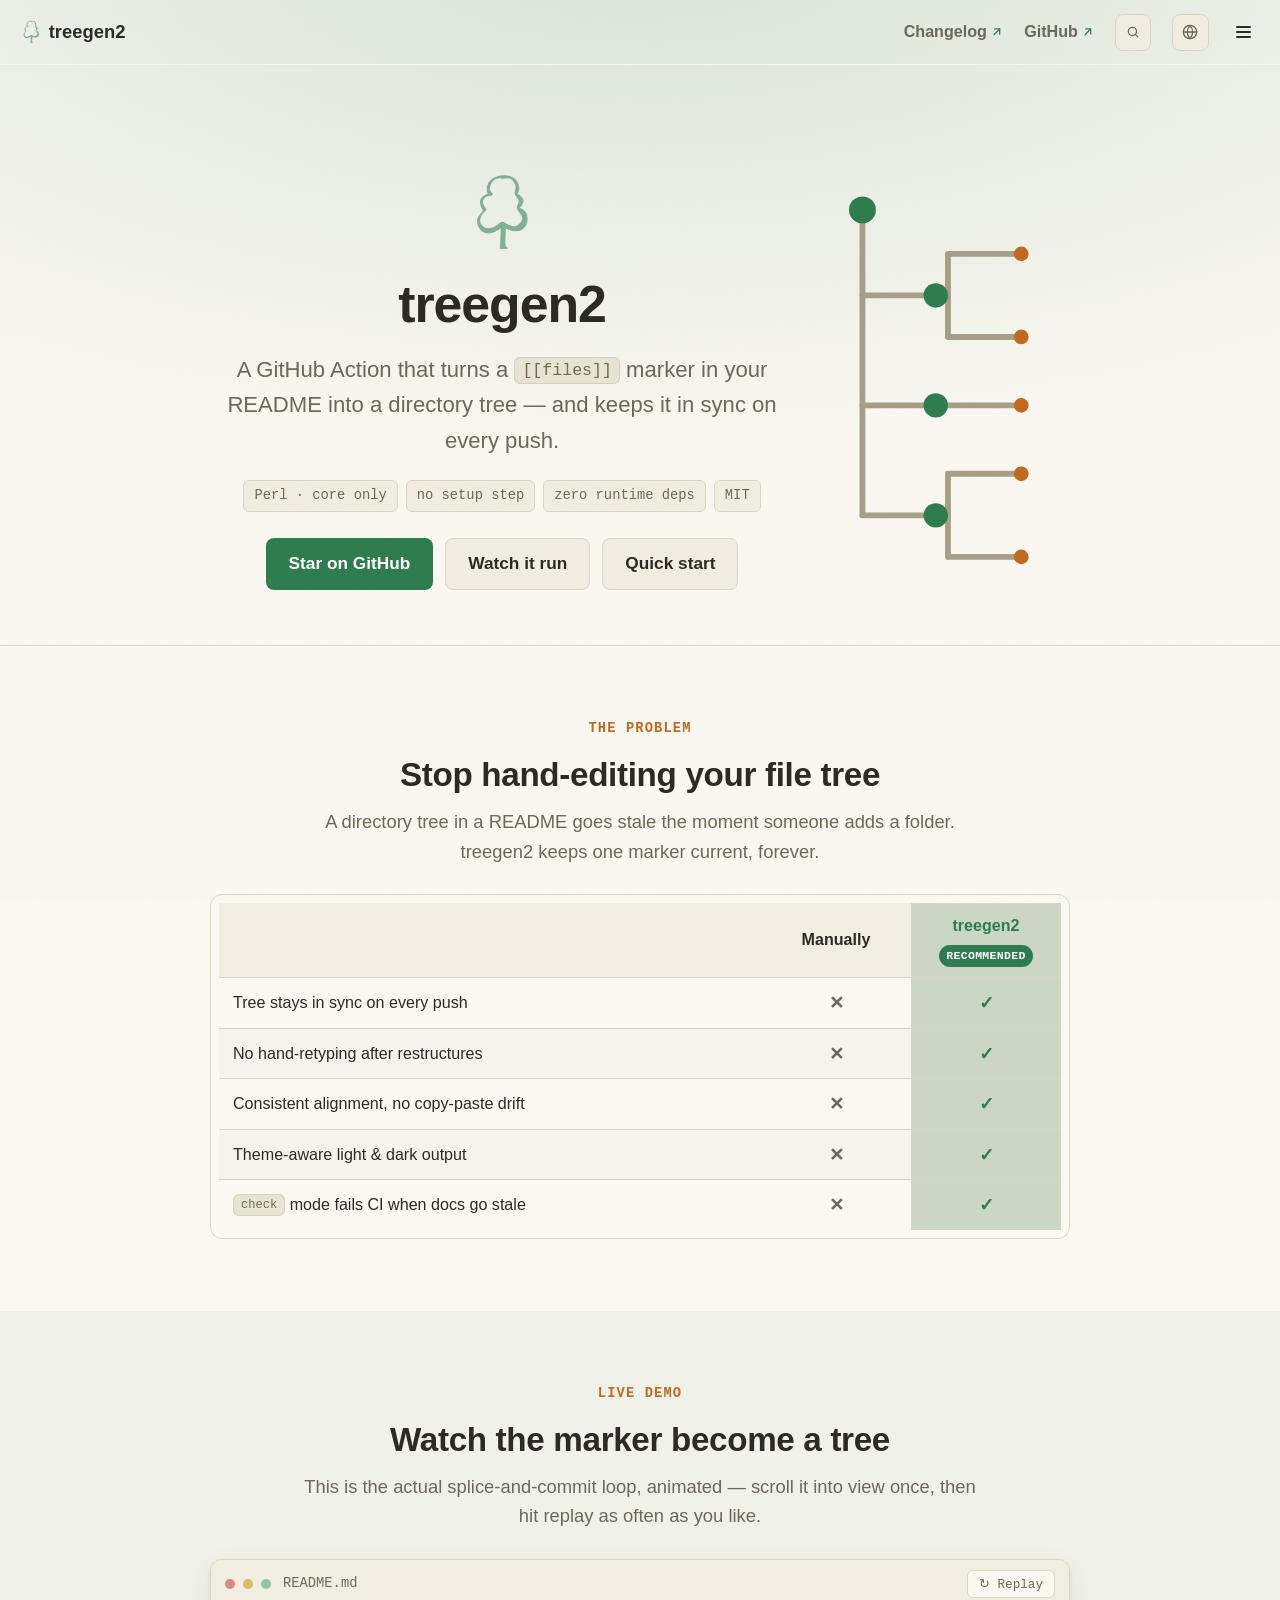
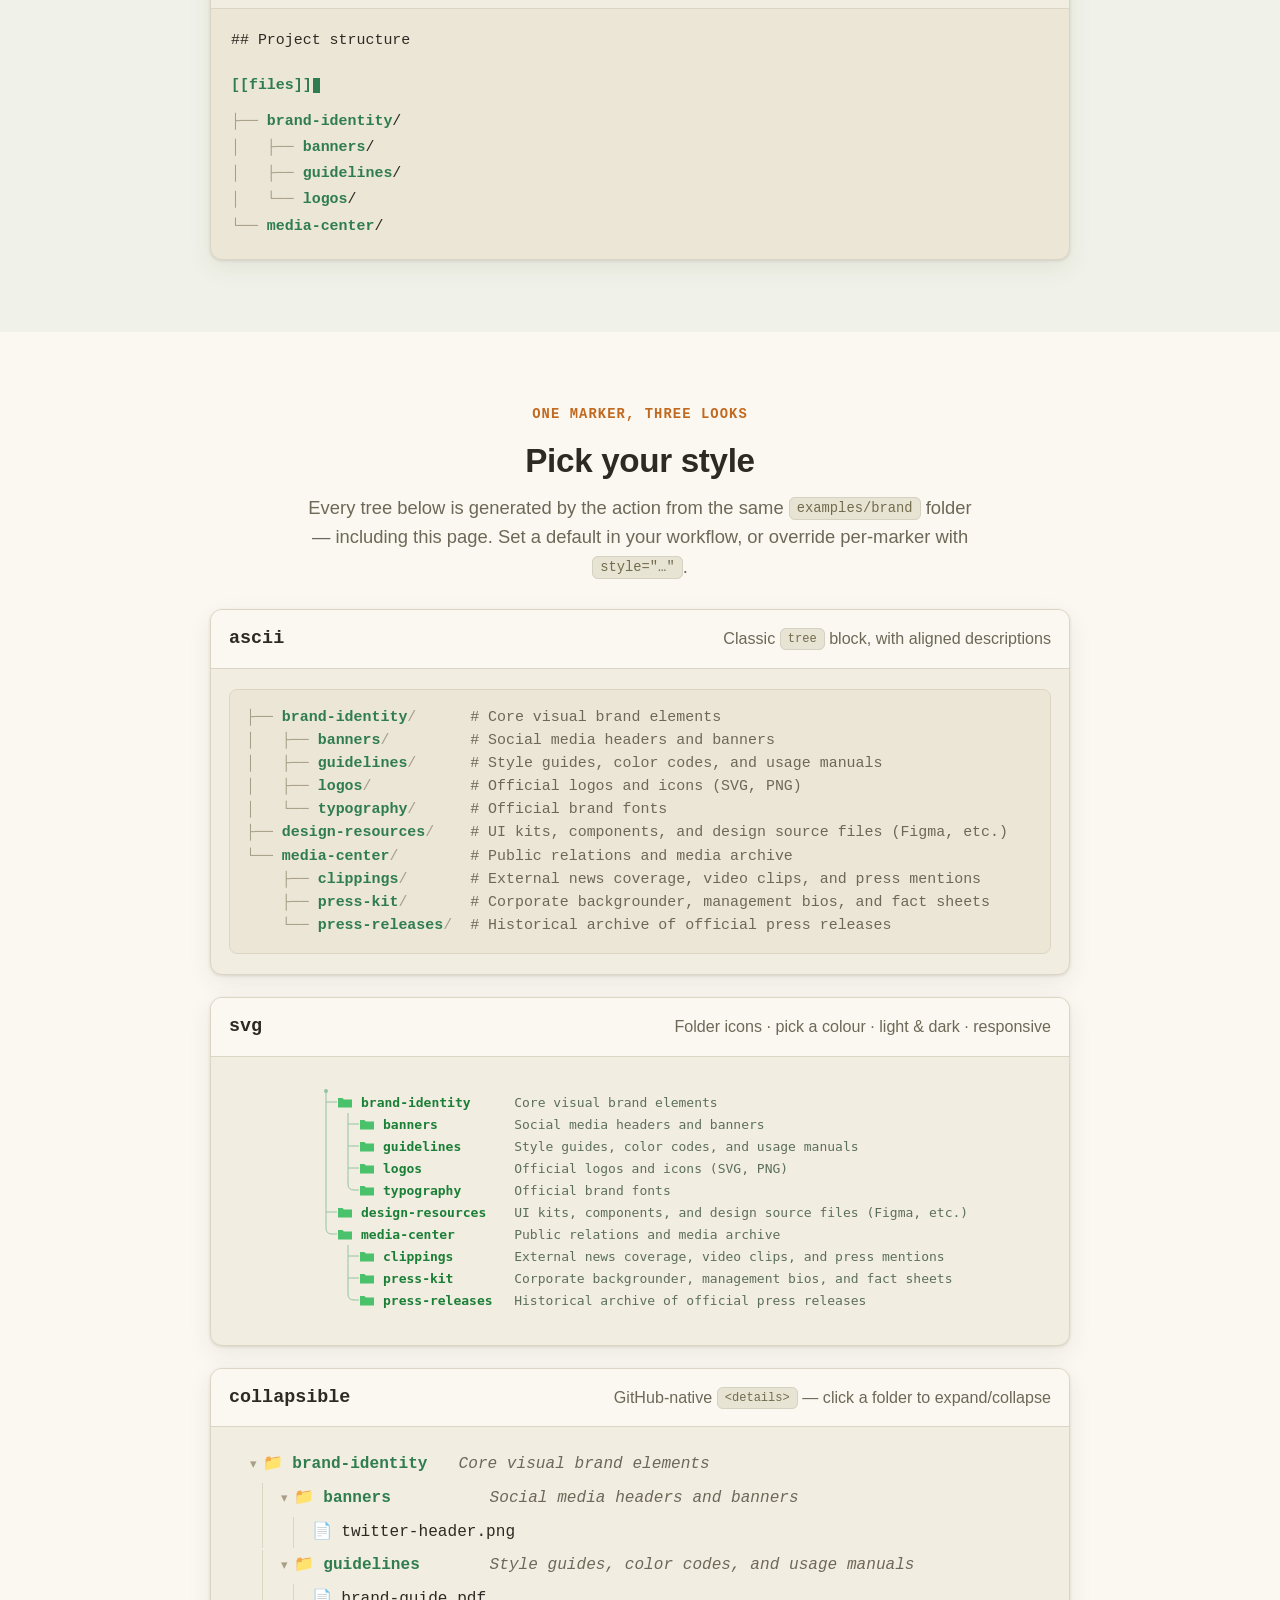
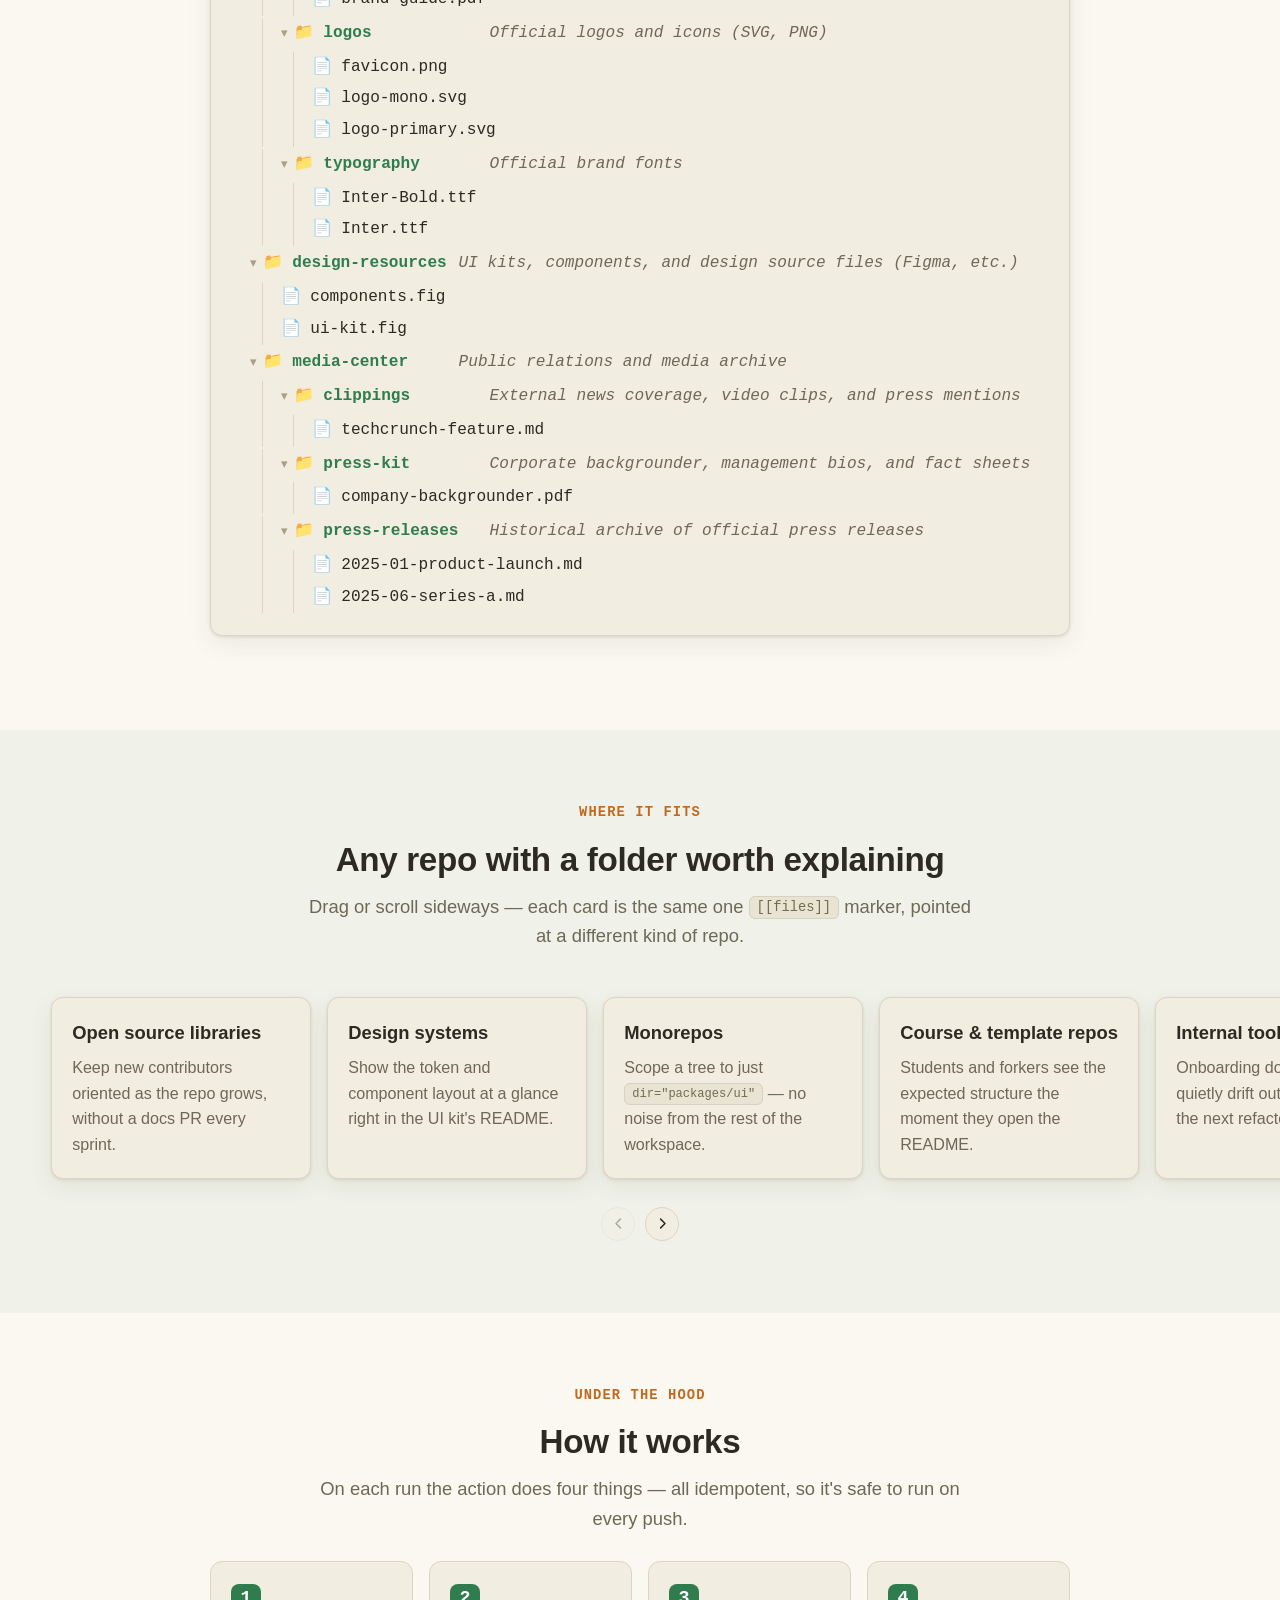
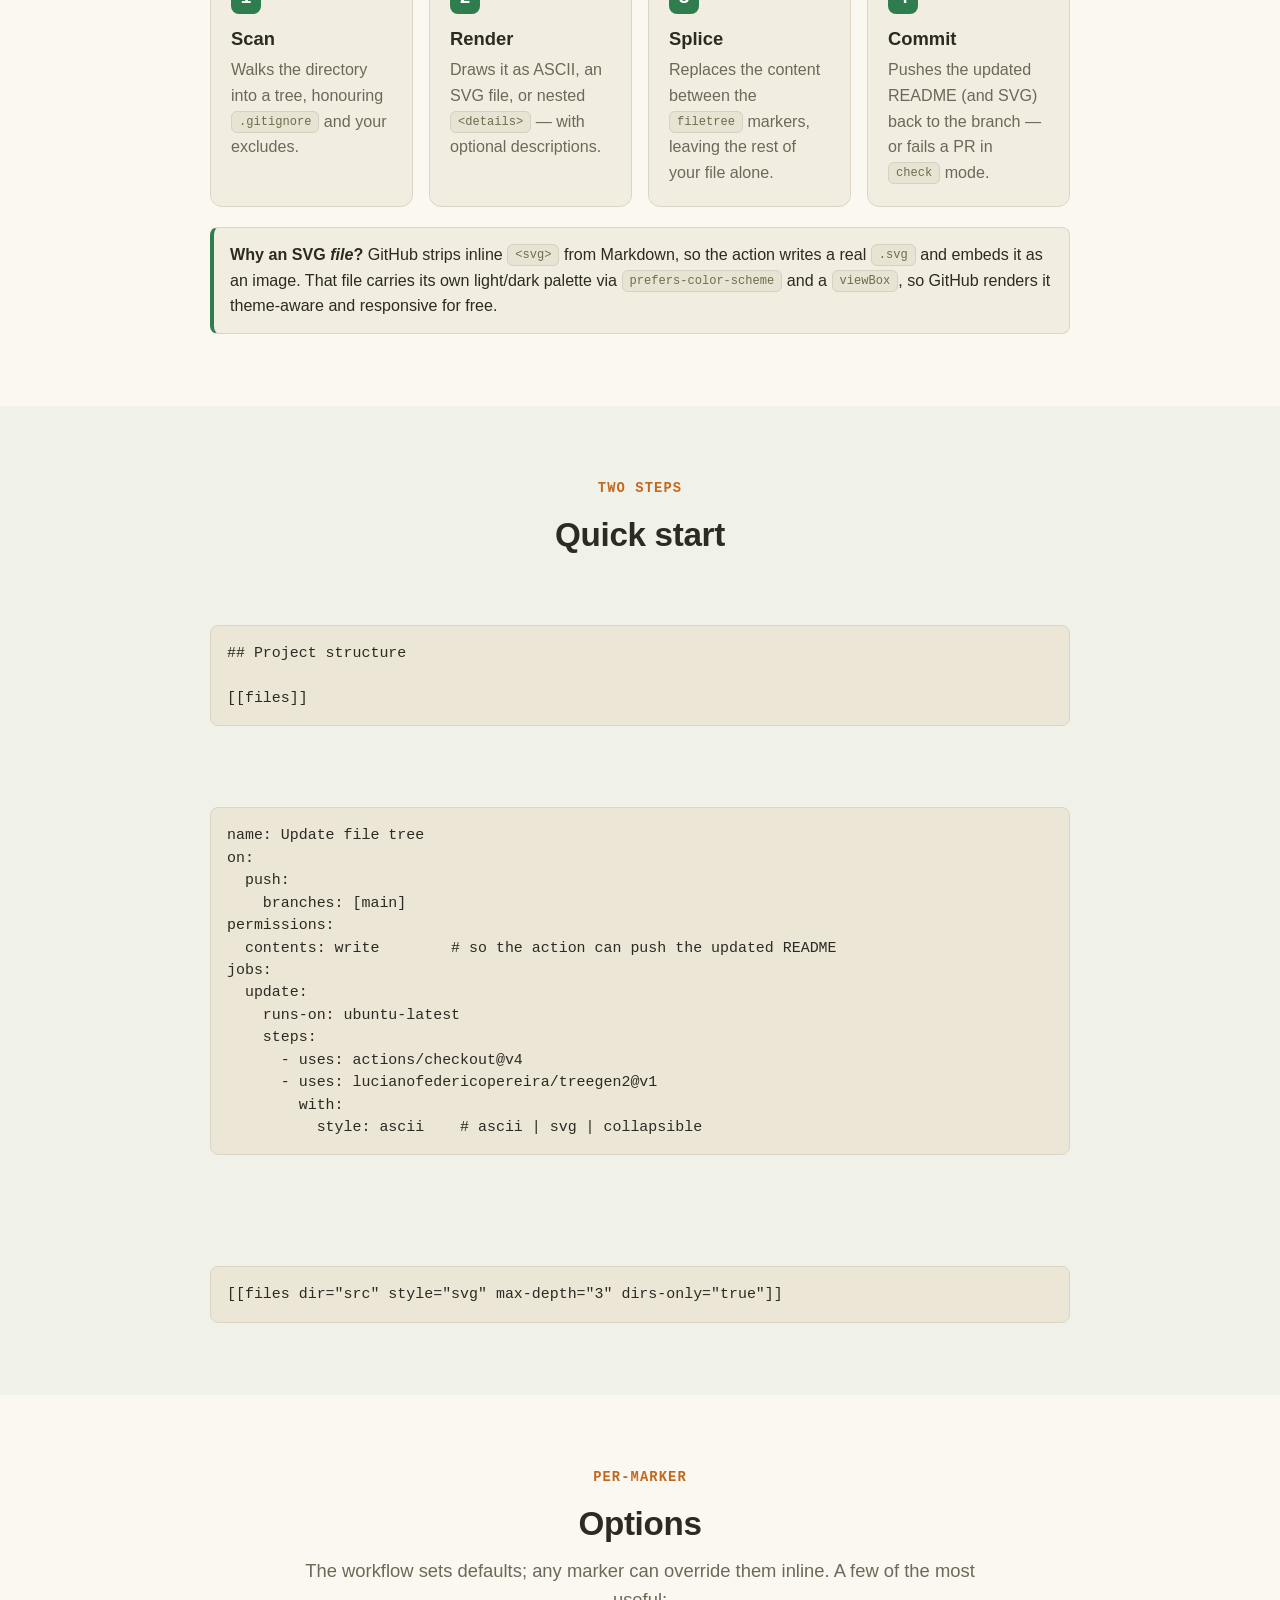
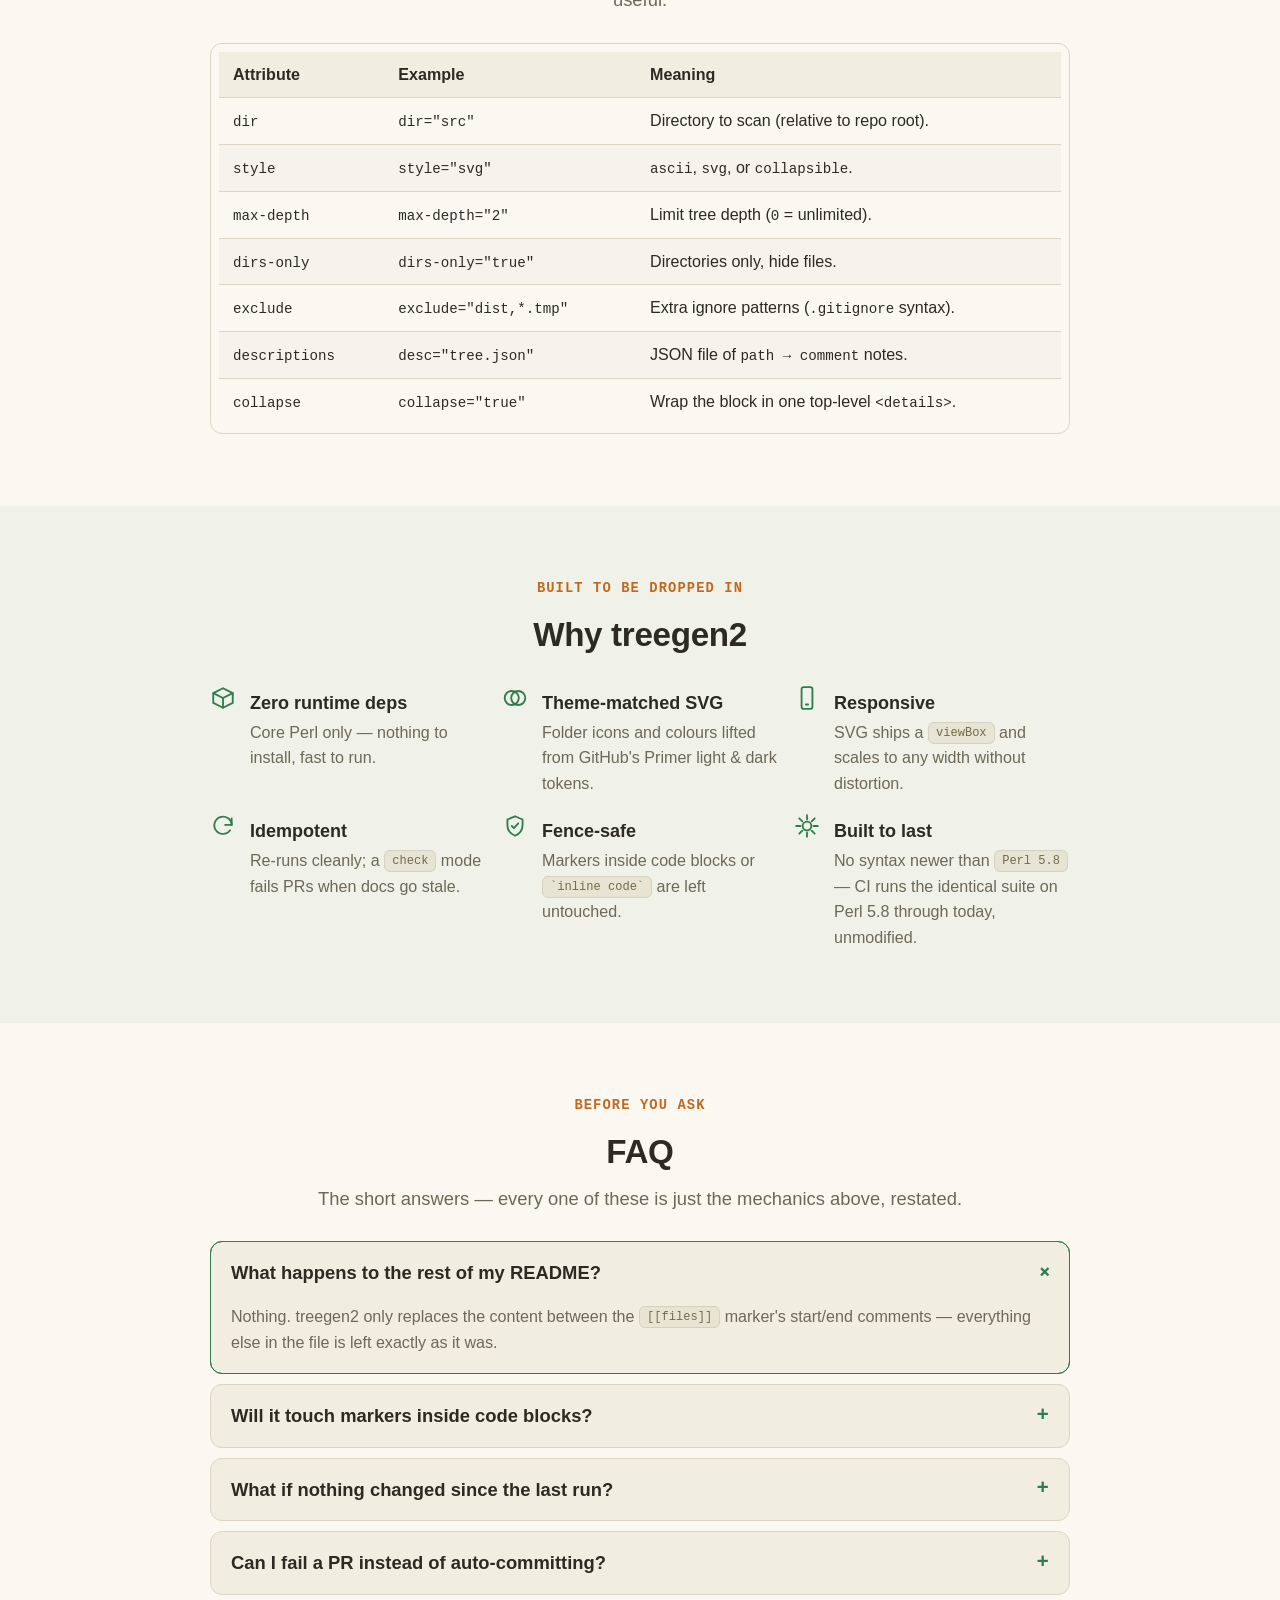
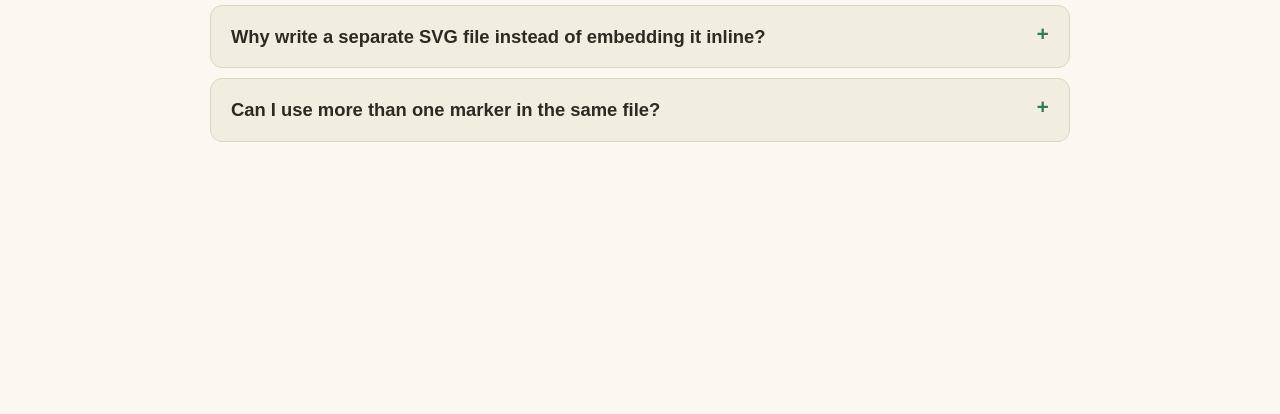
==== index.html @ 18d8287b "v0.1" ====
<!doctype html>
<html lang="en">
<head>
<script>
document.documentElement.classList.add('js');
/* FOUC guard fallback: assets/site.js (loaded at the end of body) reveals
   the page almost immediately once it runs — this inline copy is just a
   safety net so a blocked/failed-to-load external script can't leave the
   whole page permanently hidden. document.body doesn't exist yet at this
   point (still parsing <head>), but by the time this callback actually
   fires later, it will. */
setTimeout(function () { document.body && document.body.classList.add('loaded'); }, 1500);
/* Sets the real <html lang> before <body> ever paints, so a returning
   visitor with a stored non-English locale (assets/locale.js's own
   applyStoredLocale does the same lookup, later) doesn't see a flash of
   English content immediately swapped for their actual language once JS
   runs — the :lang() CSS in locale.css already reacts to this attribute
   the instant it's set, no later JS pass required for the static content.
   Duplicated literal key ('treegen2-locale') rather than shared with
   locale.js's STORAGE_KEY constant — this runs before that file is even
   requested, and the project has no build step to source one from the
   other. Only sets the attribute; the rest of setLocale()'s work
   (persisting again, announcing, engaging Google Translate) still
   happens the normal way once locale.js itself runs. */
try {
  var storedLocale = localStorage.getItem('treegen2-locale');
  if (storedLocale && storedLocale !== 'en') document.documentElement.lang = storedLocale;
} catch (e) {}
</script>
<meta charset="utf-8" />
<meta name="viewport" content="width=device-width, initial-scale=1" />
<meta name="color-scheme" content="light dark" />
<title>treegen2 — File Tree README Action</title>
<meta name="author" content="Luciano Federico Pereira" />
<meta name="description" content="A GitHub Action that turns a [[files]] marker into a directory tree — ASCII, a themeable SVG with folder icons, or a collapsible details tree." />
<meta property="og:type" content="website" />
<meta property="og:title" content="treegen2 — File Tree README Action" />
<meta property="og:description" content="A GitHub Action that turns a [[files]] marker into a directory tree — and keeps it in sync on every push." />
<meta name="twitter:card" content="summary" />
<meta name="theme-color" content="#faf8f1" media="(prefers-color-scheme: light)" />
<meta name="theme-color" content="#14170f" media="(prefers-color-scheme: dark)" />
<link rel="icon" href="data:image/svg+xml,%3Csvg xmlns='http://www.w3.org/2000/svg' viewBox='0 0 100 100'%3E%3Ctext y='.9em' font-size='90'%3E%F0%9F%8C%B3%3C/text%3E%3C/svg%3E" />
<link rel="stylesheet" href="assets/site.css" />
<!-- Alternate palettes (ported from fui) — inert by default. Add
     data-palette="name" to <html> above to pick one; see the file header
     for the full list and how each is derived. -->
<link rel="stylesheet" href="assets/palettes.css" />
<link rel="stylesheet" href="assets/locale.css" />
<!-- Cheap even if translate is never engaged — actual script load is lazy,
     see assets/locale.js. -->
<link rel="preconnect" crossorigin="anonymous" href="https://translate.google.com">
<link rel="preconnect" crossorigin="anonymous" href="https://translate.googleapis.com">
<link rel="dns-prefetch" href="https://translate.google.com">
<link rel="dns-prefetch" href="https://translate.googleapis.com">
</head>
<body>

<!-- Tree glyph, defined once and reused via <use> everywhere below (nav,
     hero, footer). Extracted as a real vector outline (fontTools, from the
     system's monochrome Symbola fallback font, the same one rendering the
     🌳 emoji when no color-emoji font is installed) instead of the emoji
     character itself, so it renders identically on any device regardless
     of what emoji font (or lack of one) that device has. -->
<svg style="position:absolute; width:0; height:0; overflow:hidden" aria-hidden="true">
  <symbol id="icon-tree" viewBox="39 -1409 1165 1662">
    <path transform="scale(1,-1)" d="M1161 438Q1161 328 1093 250Q1022 168 914 168Q834 168 697 228Q685 -99 685 -80Q685 -157 736 -187V-210H568L589 196Q589 205 586 228Q431 124 339 124Q214 124 145 207Q82 284 82 412Q82 461 145.0 533.5Q208 606 208 609Q208 613 183 654Q143 720 143 800Q143 898 312 972Q290 995 290 1072Q290 1202 406 1288Q513 1366 647 1366Q756 1366 840 1321Q935 1269 967 1174Q987 1114 987 1086Q987 1036 949 972Q989 938 1028 904Q1074 859 1074 816Q1074 752 992 672Q1161 610 1161 438ZM1047 448Q1047 493 987.0 566.5Q927 640 927 674Q927 693 949.0 740.0Q971 787 971 805Q971 845 927.5 890.5Q884 936 884 979Q884 1001 894.5 1042.0Q905 1083 905 1105Q905 1159 867.0 1216.5Q829 1274 779 1293Q758 1301 723 1301Q704 1301 669.5 1292.5Q635 1284 617 1284Q606 1284 599 1298Q583 1301 565 1301Q479 1301 417.0 1231.5Q355 1162 355 1075Q355 1057 370.5 1027.0Q386 997 401 987Q421 974 421 969Q421 939 385 926Q357 926 303 917Q263 905 235.5 869.5Q208 834 208 792Q208 746 246.5 691.5Q285 637 285 639Q285 625 241 580Q192 530 185 515Q148 438 148 402Q148 332 200.0 282.5Q252 233 323 233Q407 233 510.5 304.0Q614 375 614 375Q628 375 723.5 326.0Q819 277 878 277Q934 277 990.5 334.5Q1047 392 1047 448Z"/>
  </symbol>
  <!-- Classic "external link" arrow (Feather/Lucide-style) — hand-drawn
       stroke shape, same visual language as .ic-svg's feature icons,
       instead of the Unicode "↗" character whose exact weight/angle/
       proportions vary by whatever font renders it on a given device. -->
  <symbol id="icon-external" viewBox="0 0 24 24">
    <path d="M7 17 17 7" />
    <path d="M8 7h9v9" />
  </symbol>
  <!-- Magnifying glass for the search/jump-to trigger — same hand-drawn
       stroke language (round caps, two simple paths) as icon-external. -->
  <symbol id="icon-search" viewBox="0 0 24 24">
    <circle cx="11" cy="11" r="7" />
    <path d="M20 20 16 16" />
  </symbol>
  <!-- Chevron for the back-to-top button — same construction as the
       carousel's left/right arrows (.carousel-btn svg), just pointing up. -->
  <symbol id="icon-chevron-up" viewBox="0 0 24 24">
    <path d="M5 15 12 8 19 15" />
  </symbol>
  <symbol id="flag-bg" viewBox="0 0 640 480">
<path fill="#fff" d="M0 0h640v160H0z"/>
  <path fill="#00966e" d="M0 160h640v160H0z"/>
  <path fill="#d62612" d="M0 320h640v160H0z"/>
  </symbol>
  <symbol id="flag-cn" viewBox="0 0 640 480">
<defs>
    <path id="cn-a" fill="#ff0" d="M-.6.8 0-1 .6.8-1-.3h2z"/>
  </defs>
  <path fill="#ee1c25" d="M0 0h640v480H0z"/>
  <use href="#cn-a" width="30" height="20" transform="matrix(71.9991 0 0 72 120 120)"/>
  <use href="#cn-a" width="30" height="20" transform="rotate(239.07 133.748 -44.074)scale(23.99992 23.99978)"/>
  <use href="#cn-a" width="30" height="20" transform="rotate(-98.11 185.558 -77.035)scale(24 23.9997)"/>
  <use href="#cn-a" width="30" height="20" transform="matrix(6.5991 -23.0749 23.0746 6.59919 288 168)"/>
  <use href="#cn-a" width="30" height="20" transform="matrix(14.9991 -18.73557 18.73533 14.99929 240 216)"/>
  </symbol>
  <symbol id="flag-cz" viewBox="0 0 640 480">
<path fill="#fff" d="M0 0h640v240H0z"/>
  <path fill="#d7141a" d="M0 240h640v240H0z"/>
  <path fill="#11457e" d="M360 240 0 0v480z"/>
  </symbol>
  <symbol id="flag-de" viewBox="0 0 640 480">
<path fill="#fc0" d="M0 320h640v160H0z"/>
  <path fill="#000001" d="M0 0h640v160H0z"/>
  <path fill="red" d="M0 160h640v160H0z"/>
  </symbol>
  <symbol id="flag-dk" viewBox="0 0 640 480">
<path fill="#c8102e" d="M0 0h640.1v480H0z"/>
  <path fill="#fff" d="M205.7 0h68.6v480h-68.6z"/>
  <path fill="#fff" d="M0 205.7h640.1v68.6H0z"/>
  </symbol>
  <symbol id="flag-ee" viewBox="0 0 640 480">
<path fill="#1791ff" d="M0 0h640v160H0z"/>
  <path fill="#000001" d="M0 160h640v160H0z"/>
  <path fill="#fff" d="M0 320h640v160H0z"/>
  </symbol>
  <symbol id="flag-es" viewBox="0 0 640 480">
<path fill="#aa151b" d="M0 0h640v480H0z"/>
  <path fill="#f1bf00" d="M0 120h640v240H0z"/>
  </symbol>
  <symbol id="flag-fi" viewBox="0 0 640 480">
<path fill="#fff" d="M0 0h640v480H0z"/>
  <path fill="#002f6c" d="M0 174.5h640v131H0z"/>
  <path fill="#002f6c" d="M175.5 0h130.9v480h-131z"/>
  </symbol>
  <symbol id="flag-fr" viewBox="0 0 640 480">
<path fill="#fff" d="M0 0h640v480H0z"/>
  <path fill="#000091" d="M0 0h213.3v480H0z"/>
  <path fill="#e1000f" d="M426.7 0H640v480H426.7z"/>
  </symbol>
  <symbol id="flag-gr" viewBox="0 0 640 480">
<path fill="#0d5eaf" fill-rule="evenodd" d="M0 0h640v53.3H0z"/>
  <path fill="#fff" fill-rule="evenodd" d="M0 53.3h640v53.4H0z"/>
  <path fill="#0d5eaf" fill-rule="evenodd" d="M0 106.7h640V160H0z"/>
  <path fill="#fff" fill-rule="evenodd" d="M0 160h640v53.3H0z"/>
  <path fill="#0d5eaf" d="M0 0h266.7v266.7H0z"/>
  <path fill="#0d5eaf" fill-rule="evenodd" d="M0 213.3h640v53.4H0z"/>
  <path fill="#fff" fill-rule="evenodd" d="M0 266.7h640V320H0z"/>
  <path fill="#0d5eaf" fill-rule="evenodd" d="M0 320h640v53.3H0z"/>
  <path fill="#fff" fill-rule="evenodd" d="M0 373.3h640v53.4H0z"/>
  <g fill="#fff" fill-rule="evenodd" stroke-width="1.3">
    <path d="M106.7 0H160v266.7h-53.3z"/>
    <path d="M0 106.7h266.7V160H0z"/>
  </g>
  <path fill="#0d5eaf" d="M0 426.7h640V480H0z"/>
  </symbol>
  <symbol id="flag-hr" viewBox="0 0 640 480">
<path fill="#171796" d="M0 0h640v480H0z"/>
  <path fill="#fff" d="M0 0h640v320H0z"/>
  <path fill="red" d="M0 0h640v160H0z"/>
  </symbol>
  <symbol id="flag-hu" viewBox="0 0 640 480">
<g fill-rule="evenodd">
    <path fill="#fff" d="M640 480H0V0h640z"/>
    <path fill="#388d00" d="M640 480H0V320h640z"/>
    <path fill="#d43516" d="M640 160.1H0V.1h640z"/>
  </g>
  </symbol>
  <symbol id="flag-ie" viewBox="0 0 640 480">
<g fill-rule="evenodd" stroke-width="1pt">
    <path fill="#fff" d="M0 0h640v480H0z"/>
    <path fill="#009a49" d="M0 0h213.3v480H0z"/>
    <path fill="#ff7900" d="M426.7 0H640v480H426.7z"/>
  </g>
  </symbol>
  <symbol id="flag-it" viewBox="0 0 640 480">
<g fill-rule="evenodd" stroke-width="1pt">
    <path fill="#fff" d="M0 0h640v480H0z"/>
    <path fill="#009246" d="M0 0h213.3v480H0z"/>
    <path fill="#ce2b37" d="M426.7 0H640v480H426.7z"/>
  </g>
  </symbol>
  <symbol id="flag-lt" viewBox="0 0 640 480">
<g fill-rule="evenodd" stroke-width="1pt" transform="scale(.64143 .96773)">
    <rect width="1063" height="708.7" fill="#006a44" rx="0" ry="0" transform="scale(.93865 .69686)"/>
    <rect width="1063" height="236.2" y="475.6" fill="#c1272d" rx="0" ry="0" transform="scale(.93865 .69686)"/>
    <path fill="#fdb913" d="M0 0h997.8v164.6H0z"/>
  </g>
  </symbol>
  <symbol id="flag-lv" viewBox="0 0 640 480">
<g fill-rule="evenodd">
    <path fill="#fff" d="M0 0h640v480H0z"/>
    <path fill="#981e32" d="M0 0h640v192H0zm0 288h640v192H0z"/>
  </g>
  </symbol>
  <symbol id="flag-mt" viewBox="0 0 640 480">
<path fill="#fff" d="M0 0h320v480H0z"/>
  <path fill="#cf142b" d="M320 0h320v480H320z"/>
  </symbol>
  <symbol id="flag-nl" viewBox="0 0 640 480">
<path fill="#ae1c28" d="M0 0h640v160H0z"/>
  <path fill="#fff" d="M0 160h640v160H0z"/>
  <path fill="#21468b" d="M0 320h640v160H0z"/>
  </symbol>
  <symbol id="flag-pl" viewBox="0 0 640 480">
<g fill-rule="evenodd">
    <path fill="#fff" d="M640 480H0V0h640z"/>
    <path fill="#dc143c" d="M640 480H0V240h640z"/>
  </g>
  </symbol>
  <symbol id="flag-pt" viewBox="0 0 640 480">
<path fill="red" d="M256 0h384v480H256z"/>
  <path fill="#060" d="M0 0h256v480H0z"/>
  </symbol>
  <symbol id="flag-ro" viewBox="0 0 640 480">
<g fill-rule="evenodd" stroke-width="1pt">
    <path fill="#00319c" d="M0 0h213.3v480H0z"/>
    <path fill="#ffde00" d="M213.3 0h213.4v480H213.3z"/>
    <path fill="#de2110" d="M426.7 0H640v480H426.7z"/>
  </g>
  </symbol>
  <symbol id="flag-se" viewBox="0 0 640 480">
<path fill="#005293" d="M0 0h640v480H0z"/>
  <path fill="#fecb00" d="M176 0v192H0v96h176v192h96V288h368v-96H272V0z"/>
  </symbol>
  <symbol id="flag-si" viewBox="0 0 640 480">
<defs>
    <clipPath id="si-a">
      <path fill-opacity=".7" d="M-15 0h682.6v512H-15.1z"/>
    </clipPath>
  </defs>
  <g fill-rule="evenodd" stroke-width="1pt" clip-path="url(#si-a)" transform="translate(14.1)scale(.9375)">
    <path fill="#fff" d="M-62 0H962v512H-62z"/>
    <path fill="#d50000" d="M-62 341.3H962V512H-62z"/>
    <path fill="#0000bf" d="M-62 170.7H962v170.6H-62z"/>
    <path fill="#d50000" d="M228.4 93c-4 61.6-6.4 95.4-15.7 111-10.2 16.8-20 29.1-59.7 44-39.6-14.9-49.4-27.2-59.6-44-9.4-15.6-11.7-49.4-15.7-111l5.8-2c11.8-3.6 20.6-6.5 27.1-7.8 9.3-2 17.3-4.2 42.3-4.7 25 .4 33 2.8 42.3 4.8q9.7 2.1 27.3 7.7z"/>
    <path fill="#0000bf" d="M222.6 91c-3.8 61.5-7 89.7-12 103.2-9.6 23.2-24.8 35.9-57.6 48-32.8-12.1-48-24.8-57.7-48-5-13.6-8-41.7-11.8-103.3q17.4-5.6 27.1-7.7c9.3-2 17.3-4.3 42.3-4.7 25 .4 33 2.7 42.3 4.7a284 284 0 0 1 27.4 7.7z"/>
    <path fill="#ffdf00" d="m153 109.8 1.5 3.7 7 1-4.5 2.7 4.3 2.9-6.3 1-2 3.4-2-3.5-6-.8 4-3-4.2-2.7 6.7-1z"/>
    <path fill="#fff" d="m208.3 179.6-3.9-3-2.7-4.6-5.4-4.7-2.9-4.7-5.4-4.9-2.6-4.7-3-2.3-1.8-1.9-5 4.3-2.6 4.7-3.3 3-3.7-2.9-2.7-4.8-10.3-18.3-10.3 18.3-2.7 4.8-3.7 2.9-3.3-3-2.7-4.7-4.9-4.3-1.9 1.8-2.9 2.4-2.6 4.7-5.4 4.9-2.9 4.7-5.4 4.7-2.7 4.6-3.9 3a66 66 0 0 0 18.6 36.3 107 107 0 0 0 36.6 20.5 104 104 0 0 0 36.8-20.5c5.8-6 16.6-19.3 18.6-36.3"/>
    <path fill="#ffdf00" d="m169.4 83.9 1.6 3.7 7 1-4.6 2.7 4.4 2.9-6.3 1-2 3.4-2-3.5-6-.8 4-3-4.2-2.7 6.6-1zm-33 0 1.6 3.7 7 .9-4.5 2.7 4.3 2.9-6.3 1-2 3.4-2-3.4-6-.9 4-3-4.2-2.7 6.7-1z"/>
    <path fill="#0000bf" d="M199.7 203h-7.4l-7-.5-8.3-4h-9.4l-8.1 4-6.5.6-6.4-.6-8.1-4H129l-8.4 4-6.9.6-7.6-.1-3.6-6.2.1-.2 11.2 1.9 6.9-.5 8.3-4.1h9.4l8.2 4 6.4.6 6.5-.6 8.1-4h9.4l8.4 4 6.9.6 10.8-2 .2.4zm-86.4 9.5 7.4-.5 8.3-4h9.4l8.2 4 6.4.5 6.4-.5 8.2-4h9.4l8.3 4 7.5.5 4.8-6h-.1l-5.2 1.4-6.9-.5-8.3-4h-9.4l-8.2 4-6.4.6-6.5-.6-8.1-4H129l-8.4 4-6.9.6-5-1.3v.2l4.5 5.6z"/>
  </g>
  </symbol>
  <symbol id="flag-sk" viewBox="0 0 640 480">
<path fill="#ee1c25" d="M0 0h640v480H0z"/>
  <path fill="#0b4ea2" d="M0 0h640v320H0z"/>
  <path fill="#fff" d="M0 0h640v160H0z"/>
  <path fill="#fff" d="M233 370.8c-43-20.7-104.6-61.9-104.6-143.2 0-81.4 4-118.4 4-118.4h201.3s3.9 37 3.9 118.4S276 350 233 370.8"/>
  <path fill="#ee1c25" d="M233 360c-39.5-19-96-56.8-96-131.4s3.6-108.6 3.6-108.6h184.8s3.5 34 3.5 108.6C329 303.3 272.5 341 233 360"/>
  <path fill="#fff" d="M241.4 209c10.7.2 31.6.6 50.1-5.6 0 0-.4 6.7-.4 14.4s.5 14.4.5 14.4c-17-5.7-38.1-5.8-50.2-5.7v41.2h-16.8v-41.2c-12-.1-33.1 0-50.1 5.7 0 0 .5-6.7.5-14.4s-.5-14.4-.5-14.4c18.5 6.2 39.4 5.8 50 5.6v-25.9c-9.7 0-23.7.4-39.6 5.7 0 0 .5-6.6.5-14.4 0-7.7-.5-14.4-.5-14.4 15.9 5.3 29.9 5.8 39.6 5.7-.5-16.4-5.3-37-5.3-37s9.9.7 13.8.7 13.8-.7 13.8-.7-4.8 20.6-5.3 37c9.7.1 23.7-.4 39.6-5.7 0 0-.5 6.7-.5 14.4s.5 14.4.5 14.4a119 119 0 0 0-39.7-5.7v26z"/>
  <path fill="#0b4ea2" d="M233 263.3c-19.9 0-30.5 27.5-30.5 27.5s-6-13-22.2-13c-11 0-19 9.7-24.2 18.8 20 31.7 51.9 51.3 76.9 63.4 25-12 57-31.7 76.9-63.4-5.2-9-13.2-18.8-24.2-18.8-16.2 0-22.2 13-22.2 13S253 263.3 233 263.3"/>
  </symbol>
  <symbol id="flag-us" viewBox="0 0 640 480">
<path fill="#bd3d44" d="M0 0h640v480H0"/>
  <path stroke="#fff" stroke-width="37" d="M0 55.3h640M0 129h640M0 203h640M0 277h640M0 351h640M0 425h640"/>
  <path fill="#192f5d" d="M0 0h364.8v258.5H0"/>
  <marker id="us-a" markerHeight="30" markerWidth="30">
    <path fill="#fff" d="m14 0 9 27L0 10h28L5 27z"/>
  </marker>
  <path fill="none" marker-mid="url(#us-a)" d="m0 0 16 11h61 61 61 61 60L47 37h61 61 60 61L16 63h61 61 61 61 60L47 89h61 61 60 61L16 115h61 61 61 61 60L47 141h61 61 60 61L16 166h61 61 61 61 60L47 192h61 61 60 61L16 218h61 61 61 61 60z"/>
  </symbol>
  <symbol id="icon-globe" viewBox="0 0 24 24">
    <circle cx="12" cy="12" r="10"/>
    <path d="M2 12h20"/>
    <path d="M12 2a15.3 15.3 0 0 1 4 10 15.3 15.3 0 0 1-4 10 15.3 15.3 0 0 1-4-10 15.3 15.3 0 0 1 4-10z"/>
  </symbol>
</svg>

<!-- Populated from JS on window "beforeprint" (see site.js) — invisible on
     screen (.print-only), shown only in the printed output. -->
<div class="print-only" id="print-meta" aria-hidden="true">
  <strong id="print-meta-title"></strong>
  <span id="print-meta-url"></span>
  <span id="print-meta-date"></span>
</div>

<a class="skip-link" href="#main-content">Skip to content</a>

<div class="shell">

<nav class="nav" aria-label="Primary">
  <div class="wrap">
    <a class="brand notranslate" href="#top"><span class="logo"><svg class="logo-tree" aria-hidden="true"><use href="#icon-tree"/></svg></span> treegen2</a>
    <div class="links" id="nav-links">
      <a class="link i18n" href="#compare"><span data-i18n-default>Why</span><span data-locale="es" class="notranslate">Por qué</span><span data-locale="it" class="notranslate">Perché</span></a>
      <a class="link i18n" href="#demo"><span data-i18n-default>Live demo</span><span data-locale="es" class="notranslate">Demo en vivo</span><span data-locale="it" class="notranslate">Demo dal vivo</span></a>
      <a class="link i18n" href="#variants"><span data-i18n-default>Styles</span><span data-locale="es" class="notranslate">Estilos</span><span data-locale="it" class="notranslate">Stili</span></a>
      <a class="link i18n" href="#use-cases"><span data-i18n-default>Use cases</span><span data-locale="es" class="notranslate">Casos de uso</span><span data-locale="it" class="notranslate">Casi d'uso</span></a>
      <a class="link i18n" href="#how"><span data-i18n-default>How it works</span><span data-locale="es" class="notranslate">Cómo funciona</span><span data-locale="it" class="notranslate">Come funziona</span></a>
      <a class="link i18n" href="#quick-start"><span data-i18n-default>Quick start</span><span data-locale="es" class="notranslate">Inicio rápido</span><span data-locale="it" class="notranslate">Avvio rapido</span></a>
      <a class="link i18n" href="#options"><span data-i18n-default>Options</span><span data-locale="es" class="notranslate">Opciones</span><span data-locale="it" class="notranslate">Opzioni</span></a>
      <a class="link i18n" href="#features"><span data-i18n-default>Features</span><span data-locale="es" class="notranslate">Funciones</span><span data-locale="it" class="notranslate">Funzionalità</span></a>
      <a class="link" href="#faq">FAQ</a>
      <div class="links-external">
        <a class="link link--external i18n" href="docs.html"><span data-i18n-default>Docs</span><span data-locale="es" class="notranslate">Documentación</span><span data-locale="it" class="notranslate">Documentazione</span><svg class="link-external-icon" aria-hidden="true"><use href="#icon-external"/></svg></a>
        <a class="link link--external i18n" href="changelog.html"><span data-i18n-default>Changelog</span><span data-locale="es" class="notranslate">Cambios</span><span data-locale="it" class="notranslate">Modifiche</span><svg class="link-external-icon" aria-hidden="true"><use href="#icon-external"/></svg></a>
        <a class="link link--external notranslate" href="https://github.com/lucianofedericopereira/treegen2" target="_blank" rel="noopener">GitHub<svg class="link-external-icon" aria-hidden="true"><use href="#icon-external"/></svg></a>
      </div>
    </div>
    <div class="spacer"></div>
    <!-- Duplicate of .links-external above, not a reference to it: the
         original lives inside #nav-links so it's still reachable inside
         the hamburger dropdown once that collapses. This copy is hidden
         by default and only shown by .nav.is-compact (assets/locale.js's
         checkNavOverflow) when the in-page links don't fit but these two
         external links + search + switcher + hamburger still do — so a
         translated language that only pushes the *link row* into
         overflow doesn't also have to hide Changelog/GitHub, which fit
         fine on their own. -->
    <div class="links-external-toolbar" id="nav-links-external-toolbar">
      <a class="link link--external i18n" href="changelog.html"><span data-i18n-default>Changelog</span><span data-locale="es" class="notranslate">Cambios</span><span data-locale="it" class="notranslate">Modifiche</span><svg class="link-external-icon" aria-hidden="true"><use href="#icon-external"/></svg></a>
      <a class="link link--external notranslate" href="https://github.com/lucianofedericopereira/treegen2" target="_blank" rel="noopener">GitHub<svg class="link-external-icon" aria-hidden="true"><use href="#icon-external"/></svg></a>
    </div>
    <button type="button" class="search-trigger" id="search-trigger" aria-haspopup="dialog" aria-label="Search or jump to&hellip;">
      <svg class="search-trigger-icon" aria-hidden="true"><use href="#icon-search"/></svg>
      <span class="search-trigger-label">Search</span>
      <kbd class="search-kbd">S</kbd>
    </button>
    <div class="locale-switcher notranslate" id="locale-switcher">
      <button type="button" class="locale-trigger" id="locale-trigger"
              aria-haspopup="true" aria-expanded="false" aria-controls="locale-menu"
              aria-label="Choose language">
        <svg class="locale-trigger-icon" aria-hidden="true"><use href="#icon-globe"/></svg>
      </button>
      <ul class="locale-menu" id="locale-menu" role="menu" aria-hidden="true" aria-label="Choose language"></ul>
      <span class="locale-announce" id="locale-announce" role="status" aria-live="polite"></span>
    </div>
    <div id="translate" class="notranslate" hidden></div>
    <button type="button" class="nav-toggle" id="nav-toggle" aria-expanded="false" aria-controls="nav-links" aria-label="Toggle menu">
      <span class="nav-toggle-bar"></span>
      <span class="nav-toggle-bar"></span>
      <span class="nav-toggle-bar"></span>
    </button>
  </div>
</nav>

<!-- Search or jump to: harvests this page's own h1/h2 (all of which sit
     inside an ancestor with a real id — header#top, section#compare, etc.)
     and jumps straight to that ancestor's id, reusing the scroll-margin-top
     already set on `section` for the sticky nav instead of assigning each
     heading a fresh one. Single-page scope on purpose — see
     future-features.md's "Search widget (lunr.js)" entry for why a real
     indexed/full-text search was deferred as overkill here; this needs no
     index, no dependency, nothing to keep in sync. -->
<dialog class="search-modal" id="search-modal" aria-label="Search or jump to">
  <div class="search-input-wrap">
    <svg aria-hidden="true"><use href="#icon-search"/></svg>
    <input type="search" id="search-input" placeholder="Search or jump to&hellip;" autocomplete="off" aria-controls="search-results" aria-expanded="false" role="combobox" />
  </div>
  <ul class="search-results" id="search-results" role="listbox"></ul>
</dialog>

<main id="main-content">

<header class="hero" id="top">
  <div class="wrap">
    <div class="hero-inner">
      <div class="hero-text">
        <div class="logo"><svg class="logo-tree" aria-hidden="true"><use href="#icon-tree"/></svg></div>
        <h1 class="notranslate">treegen2</h1>
        <p class="tagline i18n">
          <span data-i18n-default>A GitHub Action that turns a <code class="inline">[[files]]</code> marker in your
          README into a directory tree — and keeps it in sync on every push.</span>
          <span data-locale="es" class="notranslate">Una GitHub Action que convierte un marcador <code class="inline">[[files]]</code> en tu
          README en un árbol de directorios — y lo mantiene sincronizado en cada push.</span>
          <span data-locale="it" class="notranslate">Una GitHub Action che trasforma un marcatore <code class="inline">[[files]]</code> nel tuo
          README in un albero di directory — mantenendolo sincronizzato a ogni push.</span>
        </p>
        <div class="badges notranslate">
          <span class="badge">Perl · core only</span>
          <span class="badge">no setup step</span>
          <span class="badge">zero runtime deps</span>
          <span class="badge">MIT</span>
        </div>
        <div class="cta">
          <a class="btn btn--primary i18n" href="https://github.com/lucianofedericopereira/treegen2">
            <span data-i18n-default>Star on GitHub</span><span data-locale="es" class="notranslate">Danos una estrella en GitHub</span><span data-locale="it" class="notranslate">Metti una stella su GitHub</span>
          </a>
          <a class="btn btn--ghost no-print i18n" href="#demo"><span data-i18n-default>Watch it run</span><span data-locale="es" class="notranslate">Ver cómo funciona</span><span data-locale="it" class="notranslate">Guardalo in azione</span></a>
          <a class="btn btn--ghost i18n" href="#quick-start"><span data-i18n-default>Quick start</span><span data-locale="es" class="notranslate">Inicio rápido</span><span data-locale="it" class="notranslate">Avvio rapido</span></a>
        </div>
      </div>

      <div class="hero-visual">
        <svg class="hero-tree" viewBox="0 0 90 180" role="img" aria-label="Animated diagram of a directory tree growing from a root node into branches and files">
          <path class="branch" d="M10 25.5 V145" />
          <path class="branch" d="M10 55 H40" />
          <path class="branch" d="M10 100 H40" />
          <path class="branch" d="M10 145 H40" />
          <path class="branch" d="M45 55 V38 H75" />
          <path class="branch" d="M45 55 V72 H75" />
          <path class="branch" d="M45 100 H75" />
          <path class="branch" d="M45 145 V128 H75" />
          <path class="branch" d="M45 145 V162 H75" />

          <circle class="node folder" cx="10" cy="20" r="5.5" />
          <circle class="node folder" cx="40" cy="55" r="5" />
          <circle class="node folder" cx="40" cy="100" r="5" />
          <circle class="node folder" cx="40" cy="145" r="5" />
          <circle class="node file" cx="75" cy="38" r="3" />
          <circle class="node file" cx="75" cy="72" r="3" />
          <circle class="node file" cx="75" cy="100" r="3" />
          <circle class="node file" cx="75" cy="128" r="3" />
          <circle class="node file" cx="75" cy="162" r="3" />
        </svg>
      </div>
    </div>
  </div>
</header>

<section id="compare">
  <div class="wrap">
    <div class="eyebrow reveal i18n"><span data-i18n-default>The problem</span><span data-locale="es" class="notranslate">El problema</span><span data-locale="it" class="notranslate">Il problema</span></div>
    <h2 class="reveal i18n"><span data-i18n-default>Stop hand-editing your file tree</span><span data-locale="es" class="notranslate">Deja de editar tu árbol de archivos a mano</span><span data-locale="it" class="notranslate">Smetti di modificare a mano il tuo albero dei file</span></h2>
    <p class="section-lead reveal i18n">
      <span data-i18n-default>A directory tree in a README goes stale the moment someone adds a folder.
      treegen2 keeps one marker current, forever.</span>
      <span data-locale="es" class="notranslate">Un árbol de directorios en un README queda desactualizado en cuanto alguien agrega una carpeta.
      treegen2 mantiene un marcador siempre actualizado.</span>
      <span data-locale="it" class="notranslate">Un albero di directory in un README diventa obsoleto non appena qualcuno aggiunge una cartella.
      treegen2 mantiene un marcatore sempre aggiornato.</span>
    </p>
    <div class="table-scroll reveal">
      <table class="compare-table">
        <thead>
          <tr>
            <th></th>
            <th class="i18n"><span data-i18n-default>Manually</span><span data-locale="es" class="notranslate">Manualmente</span><span data-locale="it" class="notranslate">Manualmente</span></th>
            <th class="col-highlight"><span class="col-head"><span class="notranslate">treegen2</span><span class="pill i18n"><span data-i18n-default>recommended</span><span data-locale="es" class="notranslate">recomendado</span><span data-locale="it" class="notranslate">consigliato</span></span></span></th>
          </tr>
        </thead>
        <tbody>
          <tr><td class="i18n"><span data-i18n-default>Tree stays in sync on every push</span><span data-locale="es" class="notranslate">El árbol se mantiene sincronizado en cada push</span><span data-locale="it" class="notranslate">L'albero resta sincronizzato a ogni push</span></td><td class="compare-no" data-label="Manually">✕</td><td class="col-highlight compare-yes" data-label="treegen2">✓</td></tr>
          <tr><td class="i18n"><span data-i18n-default>No hand-retyping after restructures</span><span data-locale="es" class="notranslate">Sin reescritura manual tras reestructuraciones</span><span data-locale="it" class="notranslate">Niente riscrittura manuale dopo le ristrutturazioni</span></td><td class="compare-no" data-label="Manually">✕</td><td class="col-highlight compare-yes" data-label="treegen2">✓</td></tr>
          <tr><td class="i18n"><span data-i18n-default>Consistent alignment, no copy-paste drift</span><span data-locale="es" class="notranslate">Alineación consistente, sin desvíos de copiar y pegar</span><span data-locale="it" class="notranslate">Allineamento coerente, senza derive da copia-incolla</span></td><td class="compare-no" data-label="Manually">✕</td><td class="col-highlight compare-yes" data-label="treegen2">✓</td></tr>
          <tr><td class="i18n"><span data-i18n-default>Theme-aware light &amp; dark output</span><span data-locale="es" class="notranslate">Salida clara y oscura según el tema</span><span data-locale="it" class="notranslate">Output chiaro e scuro in base al tema</span></td><td class="compare-no" data-label="Manually">✕</td><td class="col-highlight compare-yes" data-label="treegen2">✓</td></tr>
          <tr><td class="i18n"><span data-i18n-default><code class="inline">check</code> mode fails CI when docs go stale</span><span data-locale="es" class="notranslate">El modo <code class="inline">check</code> falla en CI cuando la documentación queda desactualizada</span><span data-locale="it" class="notranslate">La modalità <code class="inline">check</code> fa fallire la CI quando la documentazione diventa obsoleta</span></td><td class="compare-no" data-label="Manually">✕</td><td class="col-highlight compare-yes" data-label="treegen2">✓</td></tr>
        </tbody>
      </table>
    </div>
  </div>
</section>

<section id="demo">
  <div class="wrap">
    <div class="eyebrow reveal i18n"><span data-i18n-default>Live demo</span><span data-locale="es" class="notranslate">Demo en vivo</span><span data-locale="it" class="notranslate">Demo dal vivo</span></div>
    <h2 class="reveal i18n"><span data-i18n-default>Watch the marker become a tree</span><span data-locale="es" class="notranslate">Mira cómo el marcador se convierte en un árbol</span><span data-locale="it" class="notranslate">Guarda il marcatore trasformarsi in un albero</span></h2>
    <p class="section-lead reveal i18n">
      <span data-i18n-default>This is the actual splice-and-commit loop, animated — scroll it into view once, then hit replay as often as you like.</span>
      <span data-locale="es" class="notranslate">Este es el ciclo real de empalme y commit, animado — desplázate hasta que aparezca una vez y luego presiona repetir tantas veces como quieras.</span>
      <span data-locale="it" class="notranslate">Questo è il vero ciclo di splice e commit, animato — scorri fino a farlo comparire una volta, poi premi replay tutte le volte che vuoi.</span>
    </p>

    <div class="demo-card reveal" id="demo-card">
      <svg class="border-draw" aria-hidden="true" focusable="false">
        <rect class="border-draw-rect" rx="11" ry="11" pathLength="1" />
      </svg>
      <div class="demo-chrome">
        <span class="dot r"></span><span class="dot y"></span><span class="dot g"></span>
        <span class="demo-filename notranslate">README.md</span>
        <button type="button" class="replay-btn i18n" id="demo-replay"><span data-i18n-default>↻ Replay</span><span data-locale="es" class="notranslate">↻ Repetir</span><span data-locale="it" class="notranslate">↻ Riproduci</span></button>
      </div>
      <div class="demo-body">
        <pre class="demo-pre"><code>## Project structure

<span id="demo-marker">[[files]]</span><span class="demo-cursor" aria-hidden="true"></span></code></pre>
        <div class="demo-tree" id="demo-tree" aria-live="polite">
          <span class="line show"><span class="ft-branch">├── </span><span class="ft-dir">brand-identity</span>/</span>
          <span class="line show"><span class="ft-branch">│   ├── </span><span class="ft-dir">banners</span>/</span>
          <span class="line show"><span class="ft-branch">│   ├── </span><span class="ft-dir">guidelines</span>/</span>
          <span class="line show"><span class="ft-branch">│   └── </span><span class="ft-dir">logos</span>/</span>
          <span class="line show"><span class="ft-branch">└── </span><span class="ft-dir">media-center</span>/</span>
        </div>
      </div>
    </div>
  </div>
</section>

<section id="variants">
  <div class="wrap">
    <div class="eyebrow reveal i18n"><span data-i18n-default>One marker, three looks</span><span data-locale="es" class="notranslate">Un marcador, tres estilos</span><span data-locale="it" class="notranslate">Un marcatore, tre stili</span></div>
    <h2 class="reveal i18n"><span data-i18n-default>Pick your style</span><span data-locale="es" class="notranslate">Elige tu estilo</span><span data-locale="it" class="notranslate">Scegli il tuo stile</span></h2>
    <p class="section-lead reveal i18n">
      <span data-i18n-default>Every tree below is generated by the action from the same
      <a href="https://github.com/lucianofedericopereira/treegen2/tree/main/examples/brand"><code class="inline">examples/brand</code></a>
      folder — including this page. Set a default in your workflow, or override
      per-marker with <code class="inline">style="…"</code>.</span>
      <span data-locale="es" class="notranslate">Cada árbol de abajo es generado por la action desde la misma carpeta
      <a href="https://github.com/lucianofedericopereira/treegen2/tree/main/examples/brand"><code class="inline">examples/brand</code></a>
      — incluyendo esta página. Define un valor predeterminado en tu workflow, o anúlalo
      por marcador con <code class="inline">style="…"</code>.</span>
      <span data-locale="it" class="notranslate">Ogni albero qui sotto è generato dall'action a partire dalla stessa cartella
      <a href="https://github.com/lucianofedericopereira/treegen2/tree/main/examples/brand"><code class="inline">examples/brand</code></a>
      — inclusa questa pagina. Imposta un valore predefinito nel tuo workflow, oppure
      sovrascrivilo per singolo marcatore con <code class="inline">style="…"</code>.</span>
    </p>

    <!-- ASCII -->
    <div class="variant reveal">
      <div class="head">
        <span class="name notranslate">ascii</span>
        <span class="desc i18n"><span data-i18n-default>Classic <code class="inline">tree</code> block, with aligned descriptions</span><span data-locale="es" class="notranslate">Bloque <code class="inline">tree</code> clásico, con descripciones alineadas</span><span data-locale="it" class="notranslate">Blocco <code class="inline">tree</code> classico, con descrizioni allineate</span></span>
      </div>
      <div class="body">
<!-- filetree:start dir="examples/brand" descriptions="examples/brand/.filetree.json" dirs-only="true" -->
<pre class="filetree-ascii"><span class="ft-branch">├── </span><span class="ft-dir">brand-identity</span><span class="ft-slash">/</span>      <span class="ft-comment"># Core visual brand elements</span>
<span class="ft-branch">│   ├── </span><span class="ft-dir">banners</span><span class="ft-slash">/</span>         <span class="ft-comment"># Social media headers and banners</span>
<span class="ft-branch">│   ├── </span><span class="ft-dir">guidelines</span><span class="ft-slash">/</span>      <span class="ft-comment"># Style guides, color codes, and usage manuals</span>
<span class="ft-branch">│   ├── </span><span class="ft-dir">logos</span><span class="ft-slash">/</span>           <span class="ft-comment"># Official logos and icons (SVG, PNG)</span>
<span class="ft-branch">│   └── </span><span class="ft-dir">typography</span><span class="ft-slash">/</span>      <span class="ft-comment"># Official brand fonts</span>
<span class="ft-branch">├── </span><span class="ft-dir">design-resources</span><span class="ft-slash">/</span>    <span class="ft-comment"># UI kits, components, and design source files (Figma, etc.)</span>
<span class="ft-branch">└── </span><span class="ft-dir">media-center</span><span class="ft-slash">/</span>        <span class="ft-comment"># Public relations and media archive</span>
<span class="ft-branch">    ├── </span><span class="ft-dir">clippings</span><span class="ft-slash">/</span>       <span class="ft-comment"># External news coverage, video clips, and press mentions</span>
<span class="ft-branch">    ├── </span><span class="ft-dir">press-kit</span><span class="ft-slash">/</span>       <span class="ft-comment"># Corporate backgrounder, management bios, and fact sheets</span>
<span class="ft-branch">    └── </span><span class="ft-dir">press-releases</span><span class="ft-slash">/</span>  <span class="ft-comment"># Historical archive of official press releases</span></pre>
<!-- filetree:end -->
      </div>
    </div>

    <!-- SVG -->
    <div class="variant reveal">
      <div class="head">
        <span class="name notranslate">svg</span>
        <span class="desc i18n"><span data-i18n-default>Folder icons · pick a colour · light &amp; dark · responsive</span><span data-locale="es" class="notranslate">Iconos de carpeta · elige un color · claro y oscuro · responsivo</span><span data-locale="it" class="notranslate">Icone delle cartelle · scegli un colore · chiaro e scuro · responsive</span></span>
      </div>
      <div class="body">
<!-- filetree:start dir="examples/brand" descriptions="examples/brand/.filetree.json" dirs-only="true" style="svg" color="green" background="transparent" svg-output="assets/example-tree-green.svg" title="Brand assets" -->
<img class="filetree-svg" src="assets/example-tree-green.svg" alt="Brand assets" />
<!-- filetree:end -->
      </div>
    </div>

    <!-- COLLAPSIBLE -->
    <div class="variant reveal">
      <div class="head">
        <span class="name notranslate">collapsible</span>
        <span class="desc i18n"><span data-i18n-default>GitHub-native <code class="inline">&lt;details&gt;</code> — click a folder to expand/collapse</span><span data-locale="es" class="notranslate">Elemento <code class="inline">&lt;details&gt;</code> nativo de GitHub — haz clic en una carpeta para expandir o contraer</span><span data-locale="it" class="notranslate">Elemento <code class="inline">&lt;details&gt;</code> nativo di GitHub — clicca su una cartella per espandere o comprimere</span></span>
      </div>
      <div class="body">
        <div class="tree-details notranslate">
<!-- filetree:start dir="examples/brand" descriptions="examples/brand/.filetree.json" exclude=".filetree.json" style="collapsible" -->
<details open>
<summary><span class="ft-name">📁 <strong>brand-identity</strong></span> <em class="ft-note">Core visual brand elements</em></summary>
  <details open>
  <summary><span class="ft-name">📁 <strong>banners</strong></span> <em class="ft-note">Social media headers and banners</em></summary>
    <ul>
      <li><span class="ft-name">📄 twitter-header.png</span></li>
    </ul>
  </details>
  <details open>
  <summary><span class="ft-name">📁 <strong>guidelines</strong></span> <em class="ft-note">Style guides, color codes, and usage manuals</em></summary>
    <ul>
      <li><span class="ft-name">📄 brand-guide.pdf</span></li>
    </ul>
  </details>
  <details open>
  <summary><span class="ft-name">📁 <strong>logos</strong></span> <em class="ft-note">Official logos and icons (SVG, PNG)</em></summary>
    <ul>
      <li><span class="ft-name">📄 favicon.png</span></li>
      <li><span class="ft-name">📄 logo-mono.svg</span></li>
      <li><span class="ft-name">📄 logo-primary.svg</span></li>
    </ul>
  </details>
  <details open>
  <summary><span class="ft-name">📁 <strong>typography</strong></span> <em class="ft-note">Official brand fonts</em></summary>
    <ul>
      <li><span class="ft-name">📄 Inter-Bold.ttf</span></li>
      <li><span class="ft-name">📄 Inter.ttf</span></li>
    </ul>
  </details>
</details>
<details open>
<summary><span class="ft-name">📁 <strong>design-resources</strong></span> <em class="ft-note">UI kits, components, and design source files (Figma, etc.)</em></summary>
  <ul>
    <li><span class="ft-name">📄 components.fig</span></li>
    <li><span class="ft-name">📄 ui-kit.fig</span></li>
  </ul>
</details>
<details open>
<summary><span class="ft-name">📁 <strong>media-center</strong></span> <em class="ft-note">Public relations and media archive</em></summary>
  <details open>
  <summary><span class="ft-name">📁 <strong>clippings</strong></span> <em class="ft-note">External news coverage, video clips, and press mentions</em></summary>
    <ul>
      <li><span class="ft-name">📄 techcrunch-feature.md</span></li>
    </ul>
  </details>
  <details open>
  <summary><span class="ft-name">📁 <strong>press-kit</strong></span> <em class="ft-note">Corporate backgrounder, management bios, and fact sheets</em></summary>
    <ul>
      <li><span class="ft-name">📄 company-backgrounder.pdf</span></li>
    </ul>
  </details>
  <details open>
  <summary><span class="ft-name">📁 <strong>press-releases</strong></span> <em class="ft-note">Historical archive of official press releases</em></summary>
    <ul>
      <li><span class="ft-name">📄 2025-01-product-launch.md</span></li>
      <li><span class="ft-name">📄 2025-06-series-a.md</span></li>
    </ul>
  </details>
</details>
<!-- filetree:end -->
        </div>
      </div>
    </div>
  </div>
</section>

<section id="use-cases">
  <div class="wrap wrap-wide">
    <div class="eyebrow reveal i18n"><span data-i18n-default>Where it fits</span><span data-locale="es" class="notranslate">Dónde encaja</span><span data-locale="it" class="notranslate">Dove si adatta</span></div>
    <h2 class="reveal i18n"><span data-i18n-default>Any repo with a folder worth explaining</span><span data-locale="es" class="notranslate">Cualquier repo con una carpeta que valga la pena explicar</span><span data-locale="it" class="notranslate">Qualsiasi repo con una cartella che vale la pena spiegare</span></h2>
    <p class="section-lead reveal i18n"><span data-i18n-default>Drag or scroll sideways — each card is the same one <code class="inline">[[files]]</code> marker, pointed at a different kind of repo.</span><span data-locale="es" class="notranslate">Arrastra o desplázate lateralmente — cada tarjeta usa el mismo marcador <code class="inline">[[files]]</code>, apuntando a un tipo distinto de repo.</span><span data-locale="it" class="notranslate">Trascina o scorri lateralmente — ogni scheda usa lo stesso marcatore <code class="inline">[[files]]</code>, puntato su un tipo diverso di repo.</span></p>

    <div class="carousel-viewport reveal">
      <div class="carousel" id="use-case-carousel" role="region" aria-label="Use cases, scrollable" tabindex="0">
        <div class="carousel-card">
          <div class="cc-eyebrow i18n"><span data-i18n-default>Open source libraries</span><span data-locale="es" class="notranslate">Bibliotecas de código abierto</span><span data-locale="it" class="notranslate">Librerie open source</span></div>
          <p class="i18n"><span data-i18n-default>Keep new contributors oriented as the repo grows, without a docs PR every sprint.</span><span data-locale="es" class="notranslate">Mantén orientados a los nuevos colaboradores a medida que el repo crece, sin necesitar un PR de documentación cada sprint.</span><span data-locale="it" class="notranslate">Mantieni orientati i nuovi collaboratori man mano che il repo cresce, senza una PR di documentazione ogni sprint.</span></p>
        </div>
        <div class="carousel-card">
          <div class="cc-eyebrow i18n"><span data-i18n-default>Design systems</span><span data-locale="es" class="notranslate">Sistemas de diseño</span><span data-locale="it" class="notranslate">Design system</span></div>
          <p class="i18n"><span data-i18n-default>Show the token and component layout at a glance right in the UI kit's README.</span><span data-locale="es" class="notranslate">Muestra la disposición de tokens y componentes de un vistazo, directo en el README del kit de UI.</span><span data-locale="it" class="notranslate">Mostra la disposizione di token e componenti a colpo d'occhio, direttamente nel README del kit UI.</span></p>
        </div>
        <div class="carousel-card">
          <div class="cc-eyebrow notranslate">Monorepos</div>
          <p class="i18n"><span data-i18n-default>Scope a tree to just <code class="inline">dir="packages/ui"</code> — no noise from the rest of the workspace.</span><span data-locale="es" class="notranslate">Limita un árbol a solo <code class="inline">dir="packages/ui"</code> — sin ruido del resto del workspace.</span><span data-locale="it" class="notranslate">Limita un albero a solo <code class="inline">dir="packages/ui"</code> — senza rumore dal resto del workspace.</span></p>
        </div>
        <div class="carousel-card">
          <div class="cc-eyebrow i18n"><span data-i18n-default>Course &amp; template repos</span><span data-locale="es" class="notranslate">Repos de cursos y plantillas</span><span data-locale="it" class="notranslate">Repo per corsi e template</span></div>
          <p class="i18n"><span data-i18n-default>Students and forkers see the expected structure the moment they open the README.</span><span data-locale="es" class="notranslate">Estudiantes y quienes hacen fork ven la estructura esperada apenas abren el README.</span><span data-locale="it" class="notranslate">Studenti e chi fa fork vedono la struttura attesa non appena aprono il README.</span></p>
        </div>
        <div class="carousel-card">
          <div class="cc-eyebrow i18n"><span data-i18n-default>Internal tooling</span><span data-locale="es" class="notranslate">Herramientas internas</span><span data-locale="it" class="notranslate">Strumenti interni</span></div>
          <p class="i18n"><span data-i18n-default>Onboarding docs that don't quietly drift out of date after the next refactor.</span><span data-locale="es" class="notranslate">Documentación de onboarding que no queda desactualizada en silencio tras el próximo refactor.</span><span data-locale="it" class="notranslate">Documentazione di onboarding che non diventa obsoleta in silenzio dopo il prossimo refactor.</span></p>
        </div>
        <div class="carousel-card">
          <div class="cc-eyebrow i18n"><span data-i18n-default>Dotfiles &amp; configs</span><span data-locale="es" class="notranslate">Dotfiles y configuraciones</span><span data-locale="it" class="notranslate">Dotfiles e configurazioni</span></div>
          <p class="i18n"><span data-i18n-default>A tidy, always-current map of a config repo nobody else maintains.</span><span data-locale="es" class="notranslate">Un mapa ordenado y siempre actualizado de un repo de configuración que nadie más mantiene.</span><span data-locale="it" class="notranslate">Una mappa ordinata e sempre aggiornata di un repo di configurazione che nessun altro mantiene.</span></p>
        </div>
      </div>
      <div class="carousel-nav">
        <button type="button" class="carousel-btn" id="carousel-prev" aria-label="Scroll left">
          <svg viewBox="0 0 24 24" aria-hidden="true"><path d="M15 5 8 12 15 19" pathLength="1"/></svg>
        </button>
        <button type="button" class="carousel-btn" id="carousel-next" aria-label="Scroll right">
          <svg viewBox="0 0 24 24" aria-hidden="true"><path d="M9 5 16 12 9 19" pathLength="1"/></svg>
        </button>
      </div>
    </div>
  </div>
</section>

<section id="how">
  <div class="wrap">
    <div class="eyebrow reveal i18n"><span data-i18n-default>Under the hood</span><span data-locale="es" class="notranslate">Por dentro</span><span data-locale="it" class="notranslate">Dietro le quinte</span></div>
    <h2 class="reveal i18n"><span data-i18n-default>How it works</span><span data-locale="es" class="notranslate">Cómo funciona</span><span data-locale="it" class="notranslate">Come funziona</span></h2>
    <p class="section-lead reveal i18n"><span data-i18n-default>On each run the action does four things — all idempotent, so it's safe to run on every push.</span><span data-locale="es" class="notranslate">En cada ejecución, la action hace cuatro cosas — todas idempotentes, por lo que es seguro ejecutarla en cada push.</span><span data-locale="it" class="notranslate">A ogni esecuzione, l'action fa quattro cose — tutte idempotenti, quindi è sicuro eseguirla a ogni push.</span></p>
    <div class="steps">
      <div class="step reveal" style="transition-delay:0s">
        <div class="step-number">1</div>
        <h3 class="i18n"><span data-i18n-default>Scan</span><span data-locale="es" class="notranslate">Escanear</span><span data-locale="it" class="notranslate">Scansiona</span></h3>
        <p class="i18n"><span data-i18n-default>Walks the directory into a tree, honouring <code class="inline">.gitignore</code> and your excludes.</span><span data-locale="es" class="notranslate">Recorre el directorio y arma un árbol, respetando <code class="inline">.gitignore</code> y tus exclusiones.</span><span data-locale="it" class="notranslate">Percorre la directory costruendo un albero, rispettando <code class="inline">.gitignore</code> e le tue esclusioni.</span></p>
      </div>
      <div class="step reveal" style="transition-delay:.07s">
        <div class="step-number">2</div>
        <h3 class="i18n"><span data-i18n-default>Render</span><span data-locale="es" class="notranslate">Renderizar</span><span data-locale="it" class="notranslate">Renderizza</span></h3>
        <p class="i18n"><span data-i18n-default>Draws it as ASCII, an SVG file, or nested <code class="inline">&lt;details&gt;</code> — with optional descriptions.</span><span data-locale="es" class="notranslate">Lo dibuja como ASCII, un archivo SVG, o <code class="inline">&lt;details&gt;</code> anidados — con descripciones opcionales.</span><span data-locale="it" class="notranslate">Lo disegna come ASCII, un file SVG, oppure <code class="inline">&lt;details&gt;</code> annidati — con descrizioni opzionali.</span></p>
      </div>
      <div class="step reveal" style="transition-delay:.14s">
        <div class="step-number">3</div>
        <h3 class="i18n"><span data-i18n-default>Splice</span><span data-locale="es" class="notranslate">Empalmar</span><span data-locale="it" class="notranslate">Innesta</span></h3>
        <p class="i18n"><span data-i18n-default>Replaces the content between the <code class="inline">filetree</code> markers, leaving the rest of your file alone.</span><span data-locale="es" class="notranslate">Reemplaza el contenido entre los marcadores <code class="inline">filetree</code>, sin tocar el resto de tu archivo.</span><span data-locale="it" class="notranslate">Sostituisce il contenuto tra i marcatori <code class="inline">filetree</code>, lasciando intatto il resto del file.</span></p>
      </div>
      <div class="step reveal" style="transition-delay:.21s">
        <div class="step-number">4</div>
        <h3 class="notranslate">Commit</h3>
        <p class="i18n"><span data-i18n-default>Pushes the updated README (and SVG) back to the branch — or fails a PR in <code class="inline">check</code> mode.</span><span data-locale="es" class="notranslate">Envía el README actualizado (y el SVG) de vuelta a la rama — o hace fallar un PR en modo <code class="inline">check</code>.</span><span data-locale="it" class="notranslate">Invia il README aggiornato (e l'SVG) al branch — oppure fa fallire una PR in modalità <code class="inline">check</code>.</span></p>
      </div>
    </div>
    <div class="callout reveal i18n">
      <span data-i18n-default><strong>Why an SVG <em>file</em>?</strong> GitHub strips inline <code class="inline">&lt;svg&gt;</code> from Markdown,
      so the action writes a real <code class="inline">.svg</code> and embeds it as an image. That file carries its own
      light/dark palette via <code class="inline">prefers-color-scheme</code> and a <code class="inline">viewBox</code>,
      so GitHub renders it theme-aware and responsive for free.</span>
      <span data-locale="es" class="notranslate"><strong>¿Por qué un <em>archivo</em> SVG?</strong> GitHub elimina el <code class="inline">&lt;svg&gt;</code> insertado en Markdown,
      así que la action escribe un <code class="inline">.svg</code> real y lo incrusta como imagen. Ese archivo lleva su propia
      paleta clara/oscura vía <code class="inline">prefers-color-scheme</code> y un <code class="inline">viewBox</code>,
      así que GitHub lo renderiza adaptado al tema y responsivo, sin costo extra.</span>
      <span data-locale="it" class="notranslate"><strong>Perché un <em>file</em> SVG?</strong> GitHub rimuove l'<code class="inline">&lt;svg&gt;</code> incorporato nel Markdown,
      quindi l'action scrive un <code class="inline">.svg</code> reale e lo incorpora come immagine. Quel file porta con sé la propria
      palette chiara/scura tramite <code class="inline">prefers-color-scheme</code> e un <code class="inline">viewBox</code>,
      così GitHub lo renderizza adattato al tema e responsive, gratis.</span>
    </div>
  </div>
</section>

<section id="quick-start">
  <div class="wrap">
    <div class="eyebrow reveal i18n"><span data-i18n-default>Two steps</span><span data-locale="es" class="notranslate">Dos pasos</span><span data-locale="it" class="notranslate">Due passaggi</span></div>
    <h2 class="reveal i18n"><span data-i18n-default>Quick start</span><span data-locale="es" class="notranslate">Inicio rápido</span><span data-locale="it" class="notranslate">Avvio rapido</span></h2>
    <p class="section-lead reveal i18n"><span data-i18n-default>1 — Drop a placeholder anywhere in your <code class="inline">README.md</code>:</span><span data-locale="es" class="notranslate">1 — Coloca un marcador en cualquier parte de tu <code class="inline">README.md</code>:</span><span data-locale="it" class="notranslate">1 — Inserisci un segnaposto in qualsiasi punto del tuo <code class="inline">README.md</code>:</span></p>
<pre class="notranslate">## Project structure

[[files]]</pre>
    <p class="section-lead reveal i18n" style="margin-top:24px"><span data-i18n-default>2 — Add a workflow at <code class="inline">.github/workflows/update-tree.yml</code>:</span><span data-locale="es" class="notranslate">2 — Agrega un workflow en <code class="inline">.github/workflows/update-tree.yml</code>:</span><span data-locale="it" class="notranslate">2 — Aggiungi un workflow in <code class="inline">.github/workflows/update-tree.yml</code>:</span></p>
<pre class="notranslate">name: Update file tree
on:
  push:
    branches: [main]
permissions:
  contents: write        # so the action can push the updated README
jobs:
  update:
    runs-on: ubuntu-latest
    steps:
      - uses: actions/checkout@v4
      - uses: lucianofedericopereira/treegen2@v1
        with:
          style: ascii    # ascii | svg | collapsible</pre>
    <p class="section-lead reveal i18n" style="margin-top:24px">
      <span data-i18n-default>That's it. The <code class="inline">[[files]]</code> token becomes a managed block that stays in sync forever.
      Override options on any single marker:</span>
      <span data-locale="es" class="notranslate">Eso es todo. El token <code class="inline">[[files]]</code> se convierte en un bloque gestionado que se mantiene sincronizado para siempre.
      Puedes anular opciones en cualquier marcador individual:</span>
      <span data-locale="it" class="notranslate">Tutto qui. Il token <code class="inline">[[files]]</code> diventa un blocco gestito che resta sincronizzato per sempre.
      Puoi sovrascrivere le opzioni su qualsiasi singolo marcatore:</span>
    </p>
<pre class="notranslate">[[files dir="src" style="svg" max-depth="3" dirs-only="true"]]</pre>
  </div>
</section>

<section id="options">
  <div class="wrap">
    <div class="eyebrow reveal i18n"><span data-i18n-default>Per-marker</span><span data-locale="es" class="notranslate">Por marcador</span><span data-locale="it" class="notranslate">Per marcatore</span></div>
    <h2 class="reveal i18n"><span data-i18n-default>Options</span><span data-locale="es" class="notranslate">Opciones</span><span data-locale="it" class="notranslate">Opzioni</span></h2>
    <p class="section-lead reveal i18n"><span data-i18n-default>The workflow sets defaults; any marker can override them inline. A few of the most useful:</span><span data-locale="es" class="notranslate">El workflow define valores predeterminados; cualquier marcador puede anularlos en línea. Algunos de los más útiles:</span><span data-locale="it" class="notranslate">Il workflow imposta i valori predefiniti; qualsiasi marcatore può sovrascriverli in linea. Alcuni tra i più utili:</span></p>
    <div class="table-scroll reveal">
      <table class="options-table">
        <thead>
          <tr><th class="i18n"><span data-i18n-default>Attribute</span><span data-locale="es" class="notranslate">Atributo</span><span data-locale="it" class="notranslate">Attributo</span></th><th class="i18n"><span data-i18n-default>Example</span><span data-locale="es" class="notranslate">Ejemplo</span><span data-locale="it" class="notranslate">Esempio</span></th><th class="i18n"><span data-i18n-default>Meaning</span><span data-locale="es" class="notranslate">Significado</span><span data-locale="it" class="notranslate">Significato</span></th></tr>
        </thead>
        <tbody>
          <tr><td><code>dir</code></td><td data-label="Example"><code>dir="src"</code></td><td data-label="Meaning" class="i18n"><span data-i18n-default>Directory to scan (relative to repo root).</span><span data-locale="es" class="notranslate">Directorio a escanear (relativo a la raíz del repo).</span><span data-locale="it" class="notranslate">Directory da scansionare (relativa alla radice del repo).</span></td></tr>
          <tr><td><code>style</code></td><td data-label="Example"><code>style="svg"</code></td><td data-label="Meaning" class="i18n"><span data-i18n-default><code>ascii</code>, <code>svg</code>, or <code>collapsible</code>.</span><span data-locale="es" class="notranslate"><code>ascii</code>, <code>svg</code>, o <code>collapsible</code>.</span><span data-locale="it" class="notranslate"><code>ascii</code>, <code>svg</code>, oppure <code>collapsible</code>.</span></td></tr>
          <tr><td><code>max-depth</code></td><td data-label="Example"><code>max-depth="2"</code></td><td data-label="Meaning" class="i18n"><span data-i18n-default>Limit tree depth (<code>0</code> = unlimited).</span><span data-locale="es" class="notranslate">Limita la profundidad del árbol (<code>0</code> = sin límite).</span><span data-locale="it" class="notranslate">Limita la profondità dell'albero (<code>0</code> = illimitata).</span></td></tr>
          <tr><td><code>dirs-only</code></td><td data-label="Example"><code>dirs-only="true"</code></td><td data-label="Meaning" class="i18n"><span data-i18n-default>Directories only, hide files.</span><span data-locale="es" class="notranslate">Solo directorios, oculta los archivos.</span><span data-locale="it" class="notranslate">Solo directory, nasconde i file.</span></td></tr>
          <tr><td><code>exclude</code></td><td data-label="Example"><code>exclude="dist,*.tmp"</code></td><td data-label="Meaning" class="i18n"><span data-i18n-default>Extra ignore patterns (<code>.gitignore</code> syntax).</span><span data-locale="es" class="notranslate">Patrones de exclusión adicionales (sintaxis de <code>.gitignore</code>).</span><span data-locale="it" class="notranslate">Pattern di esclusione aggiuntivi (sintassi <code>.gitignore</code>).</span></td></tr>
          <tr><td><code>descriptions</code></td><td data-label="Example"><code>desc="tree.json"</code></td><td data-label="Meaning" class="i18n"><span data-i18n-default>JSON file of <code>path → comment</code> notes.</span><span data-locale="es" class="notranslate">Archivo JSON de notas <code>ruta → comentario</code>.</span><span data-locale="it" class="notranslate">File JSON di note <code>percorso → commento</code>.</span></td></tr>
          <tr><td><code>collapse</code></td><td data-label="Example"><code>collapse="true"</code></td><td data-label="Meaning" class="i18n"><span data-i18n-default>Wrap the block in one top-level <code>&lt;details&gt;</code>.</span><span data-locale="es" class="notranslate">Envuelve el bloque en un <code>&lt;details&gt;</code> de nivel superior.</span><span data-locale="it" class="notranslate">Racchiude il blocco in un <code>&lt;details&gt;</code> di primo livello.</span></td></tr>
        </tbody>
      </table>
    </div>
  </div>
</section>

<section id="features">
  <div class="wrap">
    <div class="eyebrow reveal i18n"><span data-i18n-default>Built to be dropped in</span><span data-locale="es" class="notranslate">Fácil de integrar</span><span data-locale="it" class="notranslate">Facile da integrare</span></div>
    <h2 class="reveal i18n"><span data-i18n-default>Why treegen2</span><span data-locale="es" class="notranslate">Por qué treegen2</span><span data-locale="it" class="notranslate">Perché treegen2</span></h2>
    <div class="features" style="margin-top:24px">
      <div class="feature reveal">
        <svg class="ic-svg" viewBox="0 0 24 24" aria-hidden="true"><path d="M12 3 21 7.5 21 16.5 12 21 3 16.5 3 7.5Z" pathLength="1"/><path d="M3 7.5 12 12 21 7.5" pathLength="1"/><path d="M12 12 12 21" pathLength="1"/></svg>
        <div><h3 class="i18n"><span data-i18n-default>Zero runtime deps</span><span data-locale="es" class="notranslate">Cero dependencias en tiempo de ejecución</span><span data-locale="it" class="notranslate">Zero dipendenze a runtime</span></h3><p class="i18n"><span data-i18n-default>Core Perl only — nothing to install, fast to run.</span><span data-locale="es" class="notranslate">Solo Perl núcleo — nada que instalar, rápido de ejecutar.</span><span data-locale="it" class="notranslate">Solo Perl core — niente da installare, veloce da eseguire.</span></p></div>
      </div>
      <div class="feature reveal">
        <svg class="ic-svg" viewBox="0 0 24 24" aria-hidden="true"><circle cx="9" cy="12" r="6.5" pathLength="1"/><circle cx="15" cy="12" r="6.5" pathLength="1"/></svg>
        <div><h3 class="i18n"><span data-i18n-default>Theme-matched SVG</span><span data-locale="es" class="notranslate">SVG adaptado al tema</span><span data-locale="it" class="notranslate">SVG adattato al tema</span></h3><p class="i18n"><span data-i18n-default>Folder icons and colours lifted from GitHub's Primer light &amp; dark tokens.</span><span data-locale="es" class="notranslate">Iconos de carpeta y colores tomados de los tokens claros y oscuros de Primer, de GitHub.</span><span data-locale="it" class="notranslate">Icone delle cartelle e colori ripresi dai token chiari e scuri di Primer, di GitHub.</span></p></div>
      </div>
      <div class="feature reveal">
        <svg class="ic-svg" viewBox="0 0 24 24" aria-hidden="true"><rect x="7" y="2" width="10" height="20" rx="2" pathLength="1"/><path d="M11 18h2" pathLength="1"/></svg>
        <div><h3 class="i18n"><span data-i18n-default>Responsive</span><span data-locale="es" class="notranslate">Responsivo</span><span data-locale="it" class="notranslate">Responsive</span></h3><p class="i18n"><span data-i18n-default>SVG ships a <code class="inline">viewBox</code> and scales to any width without distortion.</span><span data-locale="es" class="notranslate">El SVG incluye un <code class="inline">viewBox</code> y se adapta a cualquier ancho sin distorsión.</span><span data-locale="it" class="notranslate">L'SVG include un <code class="inline">viewBox</code> e si adatta a qualsiasi larghezza senza distorsioni.</span></p></div>
      </div>
      <div class="feature reveal">
        <svg class="ic-svg" viewBox="0 0 24 24" aria-hidden="true"><path d="M20 11A8 8 0 1 0 18.5 16" pathLength="1"/><path d="M20 5v6h-6" pathLength="1"/></svg>
        <div><h3 class="i18n"><span data-i18n-default>Idempotent</span><span data-locale="es" class="notranslate">Idempotente</span><span data-locale="it" class="notranslate">Idempotente</span></h3><p class="i18n"><span data-i18n-default>Re-runs cleanly; a <code class="inline">check</code> mode fails PRs when docs go stale.</span><span data-locale="es" class="notranslate">Se puede volver a ejecutar sin problemas; el modo <code class="inline">check</code> hace fallar los PR cuando la documentación queda desactualizada.</span><span data-locale="it" class="notranslate">Può essere rieseguito senza problemi; la modalità <code class="inline">check</code> fa fallire le PR quando la documentazione diventa obsoleta.</span></p></div>
      </div>
      <div class="feature reveal">
        <svg class="ic-svg" viewBox="0 0 24 24" aria-hidden="true"><path d="M12 3 19 6 19 11C19 16 15.5 19.5 12 21 8.5 19.5 5 16 5 11L5 6Z" pathLength="1"/><path d="M9 12 11 14 15 9.5" pathLength="1"/></svg>
        <div><h3 class="i18n"><span data-i18n-default>Fence-safe</span><span data-locale="es" class="notranslate">Seguro con bloques de código</span><span data-locale="it" class="notranslate">Sicuro con i blocchi di codice</span></h3><p class="i18n"><span data-i18n-default>Markers inside code blocks or <code class="inline">`inline code`</code> are left untouched.</span><span data-locale="es" class="notranslate">Los marcadores dentro de bloques de código o <code class="inline">`código en línea`</code> quedan intactos.</span><span data-locale="it" class="notranslate">I marcatori all'interno di blocchi di codice o <code class="inline">`codice inline`</code> restano intatti.</span></p></div>
      </div>
      <div class="feature reveal">
        <svg class="ic-svg" viewBox="0 0 24 24" aria-hidden="true"><path d="M12 2v4M12 18v4M4.9 4.9l2.8 2.8M16.3 16.3l2.8 2.8M2 12h4M18 12h4M4.9 19.1l2.8-2.8M16.3 7.7l2.8-2.8" pathLength="1"/><circle cx="12" cy="12" r="4" pathLength="1"/></svg>
        <div><h3 class="i18n"><span data-i18n-default>Built to last</span><span data-locale="es" class="notranslate">Hecho para durar</span><span data-locale="it" class="notranslate">Fatto per durare</span></h3><p class="i18n"><span data-i18n-default>No syntax newer than <code class="inline">Perl 5.8</code> — CI runs the identical suite on Perl 5.8 through today, unmodified.</span><span data-locale="es" class="notranslate">Sin sintaxis más nueva que <code class="inline">Perl 5.8</code> — la CI ejecuta la misma suite en Perl 5.8 hasta hoy, sin modificaciones.</span><span data-locale="it" class="notranslate">Nessuna sintassi più recente di <code class="inline">Perl 5.8</code> — la CI esegue la stessa suite da Perl 5.8 a oggi, senza modifiche.</span></p></div>
      </div>
    </div>
  </div>
</section>

<section id="faq">
  <div class="wrap">
    <div class="eyebrow reveal i18n"><span data-i18n-default>Before you ask</span><span data-locale="es" class="notranslate">Antes de preguntar</span><span data-locale="it" class="notranslate">Prima di chiedere</span></div>
    <h2 class="reveal i18n"><span data-i18n-default>FAQ</span><span data-locale="es" class="notranslate">Preguntas frecuentes</span><span data-locale="it" class="notranslate">Domande frequenti</span></h2>
    <p class="section-lead reveal i18n"><span data-i18n-default>The short answers — every one of these is just the mechanics above, restated.</span><span data-locale="es" class="notranslate">Las respuestas breves — cada una de estas es simplemente la mecánica de arriba, explicada de nuevo.</span><span data-locale="it" class="notranslate">Le risposte brevi — ognuna di queste è semplicemente la meccanica descritta sopra, ripetuta.</span></p>

    <div class="accordion reveal">
      <div class="accordion-item">
        <button type="button" class="accordion-trigger" aria-expanded="true" aria-controls="faq-1">
          <span class="i18n"><span data-i18n-default>What happens to the rest of my README?</span><span data-locale="es" class="notranslate">¿Qué pasa con el resto de mi README?</span><span data-locale="it" class="notranslate">Cosa succede al resto del mio README?</span></span>
          <span class="accordion-icon" aria-hidden="true">+</span>
        </button>
        <div class="accordion-panel-wrap" id="faq-1">
          <div class="accordion-panel-inner">
            <p class="accordion-panel i18n"><span data-i18n-default>Nothing. treegen2 only replaces the content between the <code class="inline">[[files]]</code> marker's start/end comments — everything else in the file is left exactly as it was.</span><span data-locale="es" class="notranslate">Nada. treegen2 solo reemplaza el contenido entre los comentarios de inicio/fin del marcador <code class="inline">[[files]]</code> — todo lo demás en el archivo queda exactamente igual.</span><span data-locale="it" class="notranslate">Niente. treegen2 sostituisce solo il contenuto tra i commenti di inizio/fine del marcatore <code class="inline">[[files]]</code> — tutto il resto del file resta esattamente com'era.</span></p>
          </div>
        </div>
      </div>
      <div class="accordion-item">
        <button type="button" class="accordion-trigger" aria-expanded="false" aria-controls="faq-2">
          <span class="i18n"><span data-i18n-default>Will it touch markers inside code blocks?</span><span data-locale="es" class="notranslate">¿Modificará marcadores dentro de bloques de código?</span><span data-locale="it" class="notranslate">Modificherà i marcatori all'interno di blocchi di codice?</span></span>
          <span class="accordion-icon" aria-hidden="true">+</span>
        </button>
        <div class="accordion-panel-wrap" id="faq-2">
          <div class="accordion-panel-inner">
            <p class="accordion-panel i18n"><span data-i18n-default>No — fence-safe scanning skips markers inside code fences or <code class="inline">`inline code`</code>, so documentation <em>about</em> the marker syntax won't get rewritten.</span><span data-locale="es" class="notranslate">No — el escaneo seguro con bloques de código omite los marcadores dentro de fences de código o <code class="inline">`código en línea`</code>, así que la documentación <em>sobre</em> la sintaxis del marcador no se reescribirá.</span><span data-locale="it" class="notranslate">No — la scansione sicura con i blocchi di codice ignora i marcatori all'interno di fence di codice o <code class="inline">`codice inline`</code>, quindi la documentazione <em>sulla</em> sintassi del marcatore non verrà riscritta.</span></p>
          </div>
        </div>
      </div>
      <div class="accordion-item">
        <button type="button" class="accordion-trigger" aria-expanded="false" aria-controls="faq-3">
          <span class="i18n"><span data-i18n-default>What if nothing changed since the last run?</span><span data-locale="es" class="notranslate">¿Qué pasa si nada cambió desde la última ejecución?</span><span data-locale="it" class="notranslate">Cosa succede se non è cambiato nulla dall'ultima esecuzione?</span></span>
          <span class="accordion-icon" aria-hidden="true">+</span>
        </button>
        <div class="accordion-panel-wrap" id="faq-3">
          <div class="accordion-panel-inner">
            <p class="accordion-panel i18n"><span data-i18n-default>The action is idempotent — re-running it on an unchanged tree produces identical output, so there's no commit noise.</span><span data-locale="es" class="notranslate">La action es idempotente — volver a ejecutarla sobre un árbol sin cambios produce el mismo resultado, así que no genera ruido de commits.</span><span data-locale="it" class="notranslate">L'action è idempotente — rieseguirla su un albero invariato produce lo stesso output, quindi non genera rumore di commit.</span></p>
          </div>
        </div>
      </div>
      <div class="accordion-item">
        <button type="button" class="accordion-trigger" aria-expanded="false" aria-controls="faq-4">
          <span class="i18n"><span data-i18n-default>Can I fail a PR instead of auto-committing?</span><span data-locale="es" class="notranslate">¿Puedo hacer fallar un PR en lugar de confirmar automáticamente?</span><span data-locale="it" class="notranslate">Posso far fallire una PR invece di eseguire il commit automatico?</span></span>
          <span class="accordion-icon" aria-hidden="true">+</span>
        </button>
        <div class="accordion-panel-wrap" id="faq-4">
          <div class="accordion-panel-inner">
            <p class="accordion-panel i18n"><span data-i18n-default>Yes — set <code class="inline">check</code> mode and the action exits non-zero if the rendered tree doesn't match what's committed, so CI catches stale docs before merge.</span><span data-locale="es" class="notranslate">Sí — activa el modo <code class="inline">check</code> y la action termina con código distinto de cero si el árbol renderizado no coincide con lo confirmado, así CI detecta documentación desactualizada antes del merge.</span><span data-locale="it" class="notranslate">Sì — imposta la modalità <code class="inline">check</code> e l'action termina con codice diverso da zero se l'albero renderizzato non corrisponde a quanto committato, così la CI intercetta la documentazione obsoleta prima del merge.</span></p>
          </div>
        </div>
      </div>
      <div class="accordion-item">
        <button type="button" class="accordion-trigger" aria-expanded="false" aria-controls="faq-5">
          <span class="i18n"><span data-i18n-default>Why write a separate SVG file instead of embedding it inline?</span><span data-locale="es" class="notranslate">¿Por qué escribir un archivo SVG separado en vez de incrustarlo en línea?</span><span data-locale="it" class="notranslate">Perché scrivere un file SVG separato invece di incorporarlo in linea?</span></span>
          <span class="accordion-icon" aria-hidden="true">+</span>
        </button>
        <div class="accordion-panel-wrap" id="faq-5">
          <div class="accordion-panel-inner">
            <p class="accordion-panel i18n"><span data-i18n-default>GitHub strips inline <code class="inline">&lt;svg&gt;</code> from rendered Markdown, so treegen2 writes a real <code class="inline">.svg</code> file and embeds it as an image — which also means it gets <code class="inline">prefers-color-scheme</code> light/dark tokens and a scalable <code class="inline">viewBox</code> for free.</span><span data-locale="es" class="notranslate">GitHub elimina el <code class="inline">&lt;svg&gt;</code> en línea del Markdown renderizado, así que treegen2 escribe un archivo <code class="inline">.svg</code> real y lo incrusta como imagen — lo que además significa que obtiene tokens claros/oscuros de <code class="inline">prefers-color-scheme</code> y un <code class="inline">viewBox</code> escalable, sin costo extra.</span><span data-locale="it" class="notranslate">GitHub rimuove l'<code class="inline">&lt;svg&gt;</code> in linea dal Markdown renderizzato, quindi treegen2 scrive un file <code class="inline">.svg</code> reale e lo incorpora come immagine — il che significa anche che ottiene i token chiari/scuri di <code class="inline">prefers-color-scheme</code> e un <code class="inline">viewBox</code> scalabile, gratis.</span></p>
          </div>
        </div>
      </div>
      <div class="accordion-item">
        <button type="button" class="accordion-trigger" aria-expanded="false" aria-controls="faq-6">
          <span class="i18n"><span data-i18n-default>Can I use more than one marker in the same file?</span><span data-locale="es" class="notranslate">¿Puedo usar más de un marcador en el mismo archivo?</span><span data-locale="it" class="notranslate">Posso usare più di un marcatore nello stesso file?</span></span>
          <span class="accordion-icon" aria-hidden="true">+</span>
        </button>
        <div class="accordion-panel-wrap" id="faq-6">
          <div class="accordion-panel-inner">
            <p class="accordion-panel i18n"><span data-i18n-default>Yes — each <code class="inline">[[files ...]]</code> marker carries its own attributes (<code class="inline">dir</code>, <code class="inline">style</code>, <code class="inline">max-depth</code>, etc.), so you can render different trees for different folders in the same README.</span><span data-locale="es" class="notranslate">Sí — cada marcador <code class="inline">[[files ...]]</code> lleva sus propios atributos (<code class="inline">dir</code>, <code class="inline">style</code>, <code class="inline">max-depth</code>, etc.), así que puedes renderizar árboles distintos para carpetas distintas en el mismo README.</span><span data-locale="it" class="notranslate">Sì — ogni marcatore <code class="inline">[[files ...]]</code> porta i propri attributi (<code class="inline">dir</code>, <code class="inline">style</code>, <code class="inline">max-depth</code>, ecc.), quindi puoi renderizzare alberi diversi per cartelle diverse nello stesso README.</span></p>
          </div>
        </div>
      </div>
    </div>
  </div>
</section>

</main>

</div><!-- /.shell -->

<footer class="reveal-footer">
  <div class="wrap">
    <p>
      <a class="notranslate" href="https://github.com/lucianofedericopereira/treegen2">GitHub</a><span class="no-print"> ·</span>
      <a class="i18n" href="docs.html"><span data-i18n-default>Docs</span><span data-locale="es" class="notranslate">Documentación</span><span data-locale="it" class="notranslate">Documentazione</span></a><span class="no-print"> ·</span>
      <a class="i18n" href="changelog.html"><span data-i18n-default>Changelog</span><span data-locale="es" class="notranslate">Cambios</span><span data-locale="it" class="notranslate">Modifiche</span></a><span class="no-print"> ·</span>
      <a class="notranslate" href="https://github.com/lucianofedericopereira/treegen2/blob/main/LICENSE">MIT License</a>
    </p>
    <p class="muted"><span class="no-print notranslate"><svg class="logo-tree logo-tree--sm" aria-hidden="true"><use href="#icon-tree"/></svg> treegen2 · by </span><a class="notranslate" href="https://github.com/lucianofedericopereira">Luciano Federico Pereira</a><span class="no-print notranslate"> · MIT</span></p>
  </div>
</footer>

<!-- Fixed, bottom-right; JS toggles .is-visible once scrolled off the top
     (site.js initBackToTop) — replaces the old inline "Back to top ↑"
     footer link, which only existed at the very bottom of the page. -->
<button type="button" class="back-to-top" id="back-to-top" aria-label="Back to top">
  <svg aria-hidden="true"><use href="#icon-chevron-up"/></svg>
</button>

<script src="assets/site.js"></script>
<script src="assets/locale.js"></script>
</body>
</html>
---- assets/site.css ----
/* Forest palette — warm cream + forest green + orange (page only). */
  :root {
    /* Every color declared twice: hex, then OKLCH, same property name.
       A browser that doesn't understand oklch() treats it as an invalid
       declaration and keeps the hex line before it — CSS cascade rule, not
       a hack, so this needs no @supports query. One that does understand it
       uses the OKLCH line, which is perceptually uniform (this matters once
       --band/--shadow start color-mix()ing these — a mix in oklch keeps
       equal-looking steps equal, the way a mix in raw srgb hex does not).
       Values computed from the hex above via the actual sRGB->OKLab->OKLCH
       matrices (Björn Ottosson's / CSS Color 4's), not eyeballed. */
    --bg: #faf8f1; --bg: oklch(97.9% 0.009 93.6);
    --bg-subtle: #f2ede1; --bg-subtle: oklch(94.7% 0.017 88.0);
    --bg-inset: #ece6d7; --bg-inset: oklch(92.6% 0.021 88.7);
    --border: #ddd5c3; --border: oklch(87.5% 0.026 86.9);
    --fg: #2c2a22; --fg: oklch(28.4% 0.014 95.5);
    --muted: #6d6857; --muted: oklch(51.7% 0.027 93.5);
    --accent: #2f7d4f; --accent: oklch(52.9% 0.106 154.4);       /* forest green — brand / links / folders */
    --accent-2: #c2691f; --accent-2: oklch(61.2% 0.139 54.6);    /* burnt orange — eyebrows / highlights */
    --tree: #a89f88; --tree: oklch(70.4% 0.034 89.2);            /* taupe — connectors */
    --on-accent: #ffffff; --on-accent: oklch(100% 0 0);
    --gold: #726b4c; --gold: oklch(52.6% 0.046 96.9);            /* inline-code text — barely-there muted yellow on a green-tinted chip */
    --band: color-mix(in srgb, var(--accent) 5%, var(--bg)); /* full-bleed section band — distinct from --bg-subtle so cards (.variant/.step/.accordion-item) still read as raised */
    --shadow: 0 1px 3px rgba(60, 50, 30, 0.12), 0 8px 24px rgba(60, 50, 30, 0.08);

    /* ---------- Spacing ----------
       treegen2's own audit (future-features.md): padding/margin/gap was
       100% raw px literals, 24 distinct values, zero shared tokens — the
       one token family duration/easing already got and spacing hadn't.
       Named for the exact px value they hold, since this file's spacing
       isn't on a clean power-of-2 grid (10px/14px/18px/22px are real,
       repeated, deliberate values here, not typos for 8/16/20/24) — a
       token that renamed them to the nearest Tailwind-style step would
       quietly shift dozens of hand-tuned layouts by a px or two. Only the
       values that actually repeat across unrelated components are tokens;
       one-off numbers (and anything a nearby comment already documents as
       derived FROM another specific value, e.g. the hamburger bar's
       translateY) are left as literals on purpose — turning those into a
       generic token would sever the documented relationship. */
    --space-2: 2px;
    --space-4: 4px;
    --space-6: 6px;
    --space-8: 8px;
    --space-10: 10px;
    --space-12: 12px;
    --space-14: 14px;
    --space-16: 16px;
    --space-18: 18px;
    --space-20: 20px;
    --space-22: 22px;
    /* Two fluid tokens, luxury-style, reserved for the couple of large
       values where cross-device scaling is actually visible — section and
       hero vertical rhythm. Same two-point-anchored clamp() already used
       for h1/.tagline/h2 below (400px small-phone -> 1280px desktop), and
       floor-pinned at exactly today's flat value, so this can only ever
       add extra breathing room on a bigger screen, never shrink anything
       that fit before. */
    --space-fluid-section: clamp(56px, 48.7px + 1.82vw, 72px); /* was flat 56px */
    --space-fluid-hero-top: clamp(76px, 66.9px + 2.27vw, 96px); /* was flat 76px */
    /* Sharp deceleration ("snap to rest") instead of plain ease/ease-in-out
       for general hover/UI transitions — reads noticeably more deliberate/
       premium than the linear-ish feel of the built-in keyword. Left the
       handful of deliberately bouncy/overshoot transitions (.step-number,
       .nav .brand .logo) on their own cubic-bezier(.34,1.56,.64,1), a
       different, distinctly playful curve this isn't meant to replace. */
    --ease-out-expo: cubic-bezier(0.16, 1, 0.3, 1);
    /* Symmetric in+out (luxury's --ease-image value — their "smooth hover
       both ways" curve) instead of the plain ease-in-out keyword — for
       cases like the hero fade-in where --ease-out-expo's front-loaded
       deceleration is wrong (it visually "finishes" within a fraction of
       a long duration, since nearly all the perceptible change happens
       right at the start). This spreads it evenly across the whole
       declared duration instead. */
    --ease-in-out: cubic-bezier(0.4, 0, 0.2, 1);
    /* Named duration scale (harvested from luxury's --duration-* tokens,
       resized to this file's actual spread of values) instead of raw
       numbers scattered through every transition/animation declaration —
       every value below is unchanged from what was already tuned in,
       this only names them. */
    --duration-instant: .1s;
    --duration-micro: .15s;
    --duration-fast: .2s;
    --duration-quick: .25s;
    --duration-moderate: .3s;
    --duration-base: .35s;
    --duration-relaxed: .4s;
    --duration-slow: .75s;
    --duration-slower: .7s;
    --duration-panel: .9s;
    --duration-hero: 1.9s;
    --radius: 12px;
    --mono: ui-monospace, SFMono-Regular, "SF Mono", Menlo, Consolas, "Liberation Mono", monospace;
    --sans: -apple-system, BlinkMacSystemFont, "Segoe UI", "Noto Sans", Helvetica, Arial, sans-serif;
  }
  @media (prefers-color-scheme: dark) {
    :root {
      --bg: #14170f; --bg: oklch(19.8% 0.016 124.5);            /* deep forest charcoal */
      --bg-subtle: #1c2015; --bg-subtle: oklch(23.6% 0.021 124.2);
      --bg-inset: #0e110a; --bg-inset: oklch(17.2% 0.015 126.8);
      --border: #2f3626; --border: oklch(32.1% 0.029 127.2);
      --fg: #e9e5d6; --fg: oklch(92.1% 0.020 94.5);             /* cream text */
      --muted: #9c9883; --muted: oklch(67.7% 0.030 98.2);
      --accent: #71c98a; --accent: oklch(76.4% 0.125 151.7);    /* leaf green */
      --accent-2: #e0965a; --accent-2: oklch(73.5% 0.117 58.6); /* warm orange */
      --tree: #6f6a54; --tree: oklch(52.3% 0.034 96.7);         /* olive taupe */
      --on-accent: #12160c; --on-accent: oklch(19.2% 0.020 125.9); /* dark text on light-green buttons */
      --gold: #a49a76; --gold: oklch(68.5% 0.051 94.4);         /* inline-code text — barely-there muted yellow on a green-tinted chip */
      --shadow: 0 0 0 1px rgba(47, 54, 38, 0.6), 0 8px 24px rgba(5, 8, 3, 0.6);
    }
  }

  * { box-sizing: border-box; }
  img, svg, video { max-width: 100%; height: auto; }
  /* overflow-x:clip (not hidden) here on purpose: `hidden` on only one axis
     forces the browser to compute the other axis as `auto` (CSS Overflow
     spec), which can turn body/html into their own scroll container and
     break position:sticky descendants — `clip` is explicitly exempt from
     that coercion, so it blocks horizontal shift without the side effect. */
  html { scroll-behavior: smooth; overflow-x: clip; font-size: 115%; }
  /* Main document scrollbar, themed to match the palette instead of each
     browser/OS default (Firefox via scrollbar-width/-color, Chrome/Safari/
     Edge via ::-webkit-scrollbar*) — same thumb language as the code-block
     scrollbars, just sized for the page chrome rather than an inline block. */
  html { scrollbar-width: thin; scrollbar-color: var(--tree) var(--bg-subtle); }
  html::-webkit-scrollbar { width: 12px; }
  html::-webkit-scrollbar-track { background: var(--bg-subtle); }
  html::-webkit-scrollbar-thumb {
    background-color: var(--tree);
    border-radius: 999px;
    border: 3px solid var(--bg-subtle);
    background-clip: padding-box;
  }
  html::-webkit-scrollbar-thumb:hover { background-color: var(--accent); }
  body {
    margin: 0;
    max-width: 100vw;
    overflow-x: clip;
    font-family: var(--sans);
    color: var(--fg);
    background: var(--bg);
    line-height: 1.6;
    -webkit-font-smoothing: antialiased;
    /* Root-level safety net: a long unbreakable token (a `code` snippet,
       an attribute example) inside any flex/grid item would otherwise
       hit that item's default min-width:auto and push past the edge —
       invisible once clipped by overflow-x:clip — instead of wrapping. */
    overflow-wrap: break-word;
  }
  /* FOUC guard: hidden until site.js confirms the DOM/CSS are actually
     ready (.loaded, added at the top of site.js — plus an inline
     setTimeout fallback in index.html's head in case that script never
     loads at all). Only under .js — without it there's no script to ever
     add .loaded, so a no-JS visitor must see the page immediately instead
     of a permanently blank one. */
  .js body:not(.loaded) { visibility: hidden; }
  /* visibility:hidden does NOT pause CSS animations — the hero SVG's
     entrance sequence is autoplay @keyframes (not JS-triggered), so its
     clock starts ticking the instant this rule is applied, regardless of
     the body still being hidden above. Without this, any load delay
     before .loaded lands eats into the animation's timeline, so it can
     appear to start mid-way (or already finished) the moment the page
     becomes visible instead of playing from the beginning. Suppressing it
     entirely until .loaded is present means it always starts fresh
     exactly when the user can actually see it. */
  .js body:not(.loaded) .hero-tree,
  .js body:not(.loaded) .hero-visual {
    animation: none !important;
  }
  a { color: var(--accent); text-decoration: none; }
  /* Baseline for plain content links (e.g. the examples/brand link) — earthy
     --muted ring instead of the browser-default bright/white one, matching
     .copy-btn. Component-specific rules (.nav a.link, etc.) are all
     class-based and stay more specific than this bare-element selector, so
     they continue to win where a different color was chosen deliberately. */
  a:focus-visible { outline: 2px solid var(--muted); outline-offset: 2px; border-radius: 2px; }
  a:hover { text-decoration: underline; }
  /* The scrolling page column. Sits above the fixed footer (z-index) so the
     footer stays hidden underneath until .shell's bottom spacer scrolls past it. */
  .shell {
    position: relative; z-index: 1;
    background:
      radial-gradient(1200px 500px at 50% -60px, color-mix(in srgb, var(--accent) 16%, transparent), transparent),
      var(--bg);
    /* Flex-centre every full-width band (nav, hero, sections). */
    display: flex;
    flex-direction: column;
    align-items: center;
  }
  /* main has no declared width; .shell's align-items:center (not stretch)
     otherwise lets it shrink-to-fit its widest descendant (e.g. the 480px
     min-width comparison table) and grow past the viewport — centered, so
     overflow-x:clip silently trims equal slices off BOTH edges instead of
     wrapping, cutting text on both sides at once. */
  main { display: block; width: 100%; min-width: 0; }
  header.hero, section, footer { width: 100%; display: flex; justify-content: center; }
  .wrap { width: 100%; max-width: 900px; padding: 0 var(--space-20); text-align: center; }
  .wrap-wide { max-width: 1080px; }

  /* ---------- Skip link ---------- */
  .skip-link {
    position: absolute; left: -9999px; top: 0; z-index: 200;
    background: var(--accent); color: var(--on-accent);
    padding: var(--space-10) var(--space-16); border-radius: 0 0 8px 0; font-weight: 600;
  }
  .skip-link:focus { left: 0; }

  /* ---------- Top nav ---------- */
  .nav {
    position: sticky; top: 0; z-index: 50; width: 100%;
    display: flex; justify-content: center;
    background: none;
    border-bottom: 1px solid transparent;
    transition: background var(--duration-fast) var(--ease-out-expo), border-color var(--duration-fast) var(--ease-out-expo), opacity var(--duration-fast) var(--ease-out-expo);
  }
  /* Google Translate rewrites text nodes progressively over a real (if
     short) span of time after the combo's change event fires — with
     nothing hiding it, the nav sits in the pre-translation language,
     then visibly snaps mid-word as Google's rewrite reaches it.
     assets/locale.js toggles this class for exactly that window,
     watching the DOM for Google's own mutations rather than guessing a
     fixed delay. */
  .nav.translating { opacity: 0; }
  .nav.scrolled {
    background: color-mix(in srgb, var(--bg) 86%, transparent);
    backdrop-filter: saturate(1.4) blur(8px);
    -webkit-backdrop-filter: saturate(1.4) blur(8px);
    border-bottom-color: var(--border);
  }
  /* Nav's own max-width — deliberately wider than .wrap's 900px (readable
     prose width): a toolbar of short link labels needs real room, or
     trailing links (Options, Features, FAQ) silently overflow into the
     scrollable-but-invisible .nav .links strip instead of just being visible. */
  .nav .wrap { display: flex; align-items: center; gap: 1.125rem; padding: 0.75rem 1.25rem; max-width: 1360px; text-align: left; }
  .nav .brand { font-weight: 700; display: flex; align-items: center; gap: 0.5rem; color: var(--fg); flex: none; transition: color var(--duration-micro) var(--ease-out-expo); }
  .nav .brand:hover { text-decoration: none; color: var(--accent); }
  /* Same playful bounce curve as .step-number's hover — the emoji gets a
     little wobble instead of just a flat color change. */
  .nav .brand .logo { font-size: 1.25rem; display: inline-block; transition: transform var(--duration-moderate) cubic-bezier(.34, 1.56, .64, 1); }
  .nav .brand:hover .logo { transform: scale(1.15) rotate(-8deg); }
  /* padding-inline: the first/last link's horizontal negative margin (below)
     bleeds its padded ring-box past this scroll container's own left/right
     edge — with overflow-x:auto you can't scroll into that negative space,
     so it just gets clipped. This padding gives both edges room to absorb it. */
  /* border here (transparent, box-sizing:border-box so it costs no layout
     space) exists purely so .nav.is-compact .links below has a defined
     "transparent" border-color to transition FROM. Without it, the very
     first time JS adds .is-compact (synchronously, on load, before any
     user interaction) border-width/style snap to 1px solid instantly
     (they're outside the transition list) while border-color eases from
     its previous, undefined value — which resolves to currentcolor, a
     real visible color — down to transparent over --duration-fast. That
     briefly-visible line under the nav, fading in then out on first
     paint, was the reported "black line on the burger menu top on load"
     with nl (or any Google-Translate-only language) as the stored
     locale: is-compact triggers synchronously before the page has even
     finished loading, right into this transition gap. Confirmed live via
     computed styles (real border-bottom-color at 0.3s, transparent by
     1s). Same color at rest in both states now, so toggling .is-compact
     never has a border-color change to animate in the first place. */
  .nav .links { display: flex; align-items: center; gap: 1.125rem; overflow-x: auto; scrollbar-width: none; padding-inline: var(--space-8); border: 1px solid transparent; }
  .nav .links::-webkit-scrollbar { display: none; }
  .nav .spacer { flex: 1; }
  /* padding+negative-margin (horizontal only): grows the hit area and gives
     the inset focus ring room to clear the glyphs instead of drawing
     through them. .nav .links has overflow-x:auto, which per CSS's paired-
     axis rule forces overflow-y to compute as auto too even though it's
     never set explicitly — a *vertical* negative margin let the padded
     ring-box bleed above/below where the container's auto-height accounts
     for it, and that bleed got silently clipped. Only cancelling the
     horizontal margin keeps the link-to-link rhythm unchanged while
     letting the vertical padding genuinely grow the box (a few px taller
     nav bar), so there's nothing left to clip on that axis. */
  .nav a.link {
    color: var(--muted); font-size: 0.875rem; font-weight: 600; white-space: nowrap;
    padding: 5px var(--space-8); margin: 0 calc(var(--space-8) * -1); border-radius: 6px;
    transition: color var(--duration-micro) var(--ease-out-expo), background-color var(--duration-micro) var(--ease-out-expo);
  }
  .nav a.link:hover { color: var(--accent); text-decoration: none; }
  .nav a.link.active { color: var(--accent); }
  /* The mobile dropdown (below) clips to overflow:hidden/rounded corners while open —
     inset ring so it never gets chewed against those edges. */
  .nav a.link:focus-visible { outline: 2px solid var(--accent); outline-offset: -3px; border-radius: 6px; }

  /* Modifier for links that take you to a different HTML document than the
     one you're on — a genuinely different destination/purpose (the GitHub
     repo, the changelog page), not just another section of the same page —
     e.g. <a class="link link--external" href="https://…">Label<svg
     class="link-external-icon" aria-hidden="true"><use
     href="#icon-external"/></svg></a>. Same-tab internal cross-document
     links (Changelog, from index.html) get the icon too, just without
     target="_blank"/rel="noopener" — those two only belong on links that
     actually leave the site. The active-link-on-scroll JS already only
     queries a.link[href^="#"], so anything using this modifier is
     automatically excluded from that logic without any extra wiring — this
     just adds the visual "you're leaving this page" signal an href alone
     doesn't give the reader. */
  .nav a.link.link--external { display: inline-flex; align-items: center; gap: 3px; }
  /* Real SVG (icon-external symbol) instead of the Unicode "↗" character —
     same reasoning as the tree logo: a raw character's weight/angle/
     proportions vary by whatever font renders it, an SVG is identical
     everywhere and matches .ic-svg's hand-drawn stroke language. */
  .link-external-icon {
    width: 0.85em; height: 0.85em; flex: none;
    fill: none; stroke: var(--accent); stroke-width: 2.2;
    stroke-linecap: round; stroke-linejoin: round;
    transition: stroke var(--duration-micro) var(--ease-out-expo);
  }
  /* Clear hue shift (not just a lightness/darkness tweak) — green to the
     palette's other brand accent, so it's unambiguous that something
     changed rather than a subtle wash that can lose contrast against
     itself (the earlier green-on-green chip background did exactly that). */
  .nav a.link.link--external:hover .link-external-icon { stroke: var(--accent-2); }
  /* Low-opacity wash (not a solid fill) so it stays a soft backdrop rather
     than competing with the icon's own color change — low enough percentage
     that it ties to the hover color without recreating the same-hue
     contrast collision a stronger tint would risk. */
  .nav a.link.link--external:hover {
    background: color-mix(in srgb, var(--accent-2) 10%, transparent);
  }

  /* Groups "different destination" links (Changelog, GitHub) at the end of
     #nav-links, set apart from the section-anchor links above them — inside
     the same collapsible container (not a separate .wrap-level sibling like
     before) so they participate in the mobile hamburger menu instead of
     being permanently pinned outside it. Desktop: a vertical divider reads
     as "these are a different kind of link" without a full line break;
     mobile inherits the divider from .nav .links a.link's own border-top
     row styling below, so a horizontal rule does the same job once stacked. */
  .nav .links-external {
    display: flex; align-items: center; gap: 1.125rem;
    padding-left: 1.125rem; margin-left: 0.125rem;
    border-left: 1px solid var(--border);
  }
  /* .links-external-toolbar (index.html): the standalone duplicate of the
     block above, shown in the toolbar itself instead of inside #nav-links
     — see the HTML comment next to it for why it exists. A fully separate
     class, deliberately NOT also carrying .links-external: it briefly did,
     and picked up .nav.is-compact .links-external's flex-direction:column
     (below, meant for the dropdown-stacked version) at higher specificity
     than this block's own row layout — displayed, but stacked vertically
     regardless. white-space:nowrap is an independent second safety net —
     checkNavOverflow (assets/locale.js) only measures horizontal overflow,
     so if this were ever allowed to wrap across two lines instead of
     overflowing sideways, the measurement would never notice it doesn't
     actually fit. */
  .links-external-toolbar {
    display: none; align-items: center; gap: 1.125rem; white-space: nowrap;
  }
  .links-external-toolbar a { white-space: nowrap; }
  .nav.is-compact .links-external-toolbar { display: flex; }
  /* Falls back to hamburger-only (hidden here too) once even the toolbar
     copy doesn't fit — search-compact is the last resort, only reached
     once locale.js's checkNavOverflow has already found that stage 2
     (links collapsed, this copy shown) still overflows. */
  .nav.search-compact .links-external-toolbar { display: none; }

  /* Desktop only: brand pinned left, link list (including the external
     group at its end) centered in whatever room is left between it and the
     search icon — rather than clustered immediately after the brand.
     Mobile keeps the existing hamburger-dropdown layout untouched. */
  @media (min-width: 1101px) {
    .nav .links { flex: none; margin: 0 auto; }
    .nav .spacer { display: none; }
  }

  /* ---------- Hamburger menu (mobile) ---------- */
  .nav-toggle {
    display: none; flex: none;
    width: 2.125rem; height: 2.125rem; padding: 0;
    align-items: center; justify-content: center;
    flex-direction: column; gap: 0.1875rem;
    /* Transparent (not absent) border reserved at rest — box-sizing:
       border-box (global) means this costs zero size difference, so a
       real border-color appearing on hover doesn't shift anything. */
    border: 1px solid transparent; border-radius: 0.5rem;
    background: none; cursor: pointer;
    transition: background-color var(--duration-micro) var(--ease-out-expo), border-color var(--duration-micro) var(--ease-out-expo), gap var(--duration-fast) var(--ease-out-expo);
  }
  /* No border/background until hover — plain icon by default. Neutral-
     family fills (--border, --bg-inset) didn't read as enough contrast
     against a solid rest-state background — a tinted fill (real hue, not
     just a lightness step) is more noticeable while staying softer than a
     solid --accent fill. Bars also spread apart slightly (gap increases;
     harmless once "open" since the X-shape state positions them via
     transform, not gap). Default browser focus ring replaced since it
     renders starkly white against this palette. */
  .nav-toggle:hover {
    background: color-mix(in srgb, var(--accent) 18%, var(--bg-subtle));
    border-color: var(--border);
    gap: 0.3125rem;
  }
  .nav-toggle:focus-visible { outline: 2px solid var(--accent); outline-offset: 2px; }
  .nav-toggle-bar {
    width: 1rem; height: 2px; border-radius: 1px; background: var(--fg);
    transition: transform var(--duration-quick) var(--ease-out-expo), opacity var(--duration-fast) var(--ease-out-expo);
  }
  /* translateY = bar-height + gap, so the top/bottom bars land exactly on
     the (now-hidden) middle bar's center and cross cleanly into an X.
     Recalculated after the rest-state gap changed (0.3125rem -> 0.1875rem,
     a -0.125rem delta applied here too) — this value is geometrically
     coupled to that gap, not an independent constant. */
  .nav-toggle[aria-expanded="true"] .nav-toggle-bar:nth-child(1) { transform: translateY(0.3125rem) rotate(45deg); }
  .nav-toggle[aria-expanded="true"] .nav-toggle-bar:nth-child(2) { opacity: 0; }
  .nav-toggle[aria-expanded="true"] .nav-toggle-bar:nth-child(3) { transform: translateY(-0.3125rem) rotate(-45deg); }

  /* Raised from 820px, then 1100px, then 1360px: at in-between desktop
     widths just above the old breakpoint, the full link row didn't fit but
     wasn't narrow enough to switch to the hamburger either — it fell back
     to .nav .links' overflow-x:auto scroll, which has no visible scrollbar
     (by design, matching .carousel's hidden-scrollbar drag UX) and doesn't
     reliably respond to a vertical mouse wheel, silently stranding the
     later links. A safely-high breakpoint means every width either shows
     the full row with real room to spare, or the always-reachable
     hamburger — never the broken middle ground.

     Raised again, to 1850px, once the locale switcher (assets/locale.css)
     added translated nav link text: Spanish/Italian labels run
     noticeably longer than their English originals ("Use cases" ->
     "Casos de uso", "Changelog" -> "Registro de cambios"), and — unlike
     the earlier raises — this isn't a fixed amount of extra width from one
     more button; .nav .wrap's own max-width (1360px) caps its box, but
     doesn't clip overflowing flex children, so whether the overflow is
     actually visible depends on how much viewport width surrounds the
     centered wrap, not on that 1360px figure. 1850px was measured live as
     the point both es and it fit with real room to spare.

     Superseded: assets/locale.js's checkNavOverflow now does exactly the
     JS-driven measurement described above and is the real mechanism in
     the 1101-1850px range this comment used to worry about — it toggles
     .nav.is-compact based on actual rendered overflow, independent of
     viewport width or which language is responsible. This @media block
     stays only as a no-JS baseline, which is why its own threshold was
     dropped way down below the JS-governed range (see next comment) —
     otherwise it and the JS mechanism actively fought each other: at any
     width where the JS check found no real overflow (so left .is-compact
     off), this query would still force the hamburger on and hide the
     .links row on its own, while @media (min-width:1101px) above kept
     .spacer hidden too (that rule only gets undone by .nav.is-compact,
     which JS hadn't set) — hamburger visible, nothing pushing it right,
     the same broken layout as the bug this was meant to fix. Confirmed
     live at 1500px. */
  @media (max-width: 700px) {
    .nav-toggle { display: inline-flex; width: 1.5rem; height: 1.5rem; gap: 0.15rem; }
    .nav-toggle:hover { gap: 0.25rem; }
    .nav-toggle-bar { width: 0.8125rem; }
    /* Same recalculation as the desktop rule above, for this breakpoint's
       own gap (0.25rem -> 0.15rem, a -0.1rem delta). */
    .nav-toggle[aria-expanded="true"] .nav-toggle-bar:nth-child(1) { transform: translateY(0.24375rem) rotate(45deg); }
    .nav-toggle[aria-expanded="true"] .nav-toggle-bar:nth-child(3) { transform: translateY(-0.24375rem) rotate(-45deg); }
    .nav .wrap { position: relative; flex-wrap: nowrap; padding: 0.25rem 0.875rem; gap: 0.5rem; }
    .nav .brand { gap: 0.3125rem; }
    .nav .brand .logo { font-size: 0.9375rem; }
    .nav a.link { font-size: 0.8125rem; }
    /* position:absolute so the open menu overlays the page instead of
       pushing hero/section content down (a layout shift). It's anchored to
       .nav .wrap (the nearest positioned ancestor) rather than .nav itself,
       so it lines up under the bar's own padding instead of its full box. */
    .nav .links {
      position: absolute; top: 100%; left: 0; right: 0; z-index: 60;
      flex-direction: column; align-items: stretch; gap: 0;
      overflow: hidden;
      max-height: 0;
      background: var(--bg);
      /* transparent, not var(--border), at rest — the border itself isn't
         subject to max-height:0 (border is outside the content box it
         constrains), so a real border color here rendered as a thin flat
         line across the bottom of the nav bar even while "closed" and
         zero height. Same fix as .nav's own border-bottom above: keep the
         line, just make it invisible until there's something to divide. */
      border: 1px solid transparent; border-top: none;
      border-radius: 0 0 var(--radius) var(--radius);
      transition: max-height var(--duration-moderate) var(--ease-out-expo),
                  border-color var(--duration-fast) var(--ease-out-expo);
    }
    .nav .links.open { max-height: 70vh; overflow-y: auto; box-shadow: var(--shadow); border-color: var(--border); }
    /* Stripped during an active window resize (site.js) — max-height
       depends on this same breakpoint, so a live resize drag crossing it
       repeatedly would otherwise animate janky mid-drag instead of
       snapping cleanly between states. */
    .nav .links.resizing { transition: none; }
    .nav .links a.link {
      /* Real row padding here — cancel the desktop pill's negative margin
         trick so it doesn't pull these dropdown rows out of alignment. */
      padding: 0.625rem 0.875rem; margin: 0; border-radius: 0;
      border-top: 1px solid var(--border);
    }
    /* The very first row sits flush against .links' own top edge (which
       borders the nav bar itself) — its border-top isn't dividing it from
       anything above, it's just a stray extra line right under the nav.
       Every other row's border-top is a real divider from the row before
       it and stays. */
    .nav .links > a.link:first-child { border-top: none; }
    /* Desktop's vertical divider (border-left) doesn't apply once stacked —
       every row already gets its own border-top from the rule above,
       including the first external link, so that alone reads as the
       divider into this group with nothing extra needed here. */
    .nav .links-external {
      display: flex; flex-direction: column; align-items: stretch; gap: 0;
      padding-left: 0; margin-left: 0; border-left: none;
    }
  }

  /* Same compact layout as the media query above, applied via a class
     instead of a viewport check — assets/locale.js's initNavOverflowGuard
     adds .is-compact to .nav whenever .nav .wrap's content genuinely
     doesn't fit, which a fixed max-width can't account for once nav link
     text comes from translation: Spanish/Italian labels already run
     longer than English ("Use cases" -> "Casos de uso"), and the ~22
     languages that go through Google Translate can inject text of any
     length at runtime. The @media block stays as the no-JS baseline (a
     real phone-width visitor gets a working hamburger even with
     JavaScript disabled); this is what actually keeps it correct once
     translated content is involved. Kept as a literal duplicate rather
     than merged with the media query above (plain CSS can't OR a media
     feature with a class selector in one rule, and this project has no
     build step to generate one from the other). */
  /* Deliberately minimal — only what's needed to make .links fit as a
     dropdown instead of a row (toggle button, its own icon-bar geometry,
     restoring .spacer, repositioning .links itself). The brand-logo
     shrink, link font-size shrink, and search-trigger label/kbd collapse
     that the @media version above also does are true-narrow-viewport
     cosmetics that have nothing to do with why .is-compact triggers here
     (the links row not fitting) — bundling them in meant every one of
     them would also shrink/hide the moment translated nav text got long
     enough to overflow, even though none of them needed to. Search still
     collapses to icon-only on its own, independently, via its own real
     @media (max-width: 900px) below — untouched by this class. */
  .nav.is-compact .nav-toggle { display: inline-flex; width: 1.5rem; height: 1.5rem; gap: 0.15rem; }
  .nav.is-compact .nav-toggle:hover { gap: 0.25rem; }
  .nav.is-compact .nav-toggle-bar { width: 0.8125rem; }
  .nav.is-compact .nav-toggle[aria-expanded="true"] .nav-toggle-bar:nth-child(1) { transform: translateY(0.24375rem) rotate(45deg); }
  .nav.is-compact .nav-toggle[aria-expanded="true"] .nav-toggle-bar:nth-child(3) { transform: translateY(-0.24375rem) rotate(-45deg); }
  .nav.is-compact .wrap { position: relative; }
  /* Undoes @media (min-width: 1101px) above (site.css:315-318): that rule
     hides .spacer and has .links self-center via margin:auto instead,
     because on a true desktop layout .links (visible, inline) already
     does the "push everything after it rightward" job by centering
     itself in the leftover space. Once .is-compact makes .links
     position:absolute (below), it's removed from flow and can't do that
     job any more — but that min-width query is still separately active
     at any width >=1101px, is-compact or not, and would otherwise leave
     .spacer hidden with nothing left to push search/switcher/hamburger
     off the brand. Confirmed live: without this, those three icons sat
     immediately after "treegen2" with the entire rest of the bar empty. */
  .nav.is-compact .spacer { display: block; }
  .nav.is-compact .links {
    position: absolute; top: 100%; left: 0; right: 0; z-index: 60;
    margin: 0;
    flex-direction: column; align-items: stretch; gap: 0;
    overflow: hidden;
    max-height: 0;
    background: var(--bg);
    /* transparent at rest, same reasoning as the @media version above:
       border isn't constrained by max-height:0, so a real color here
       rendered as a thin flat line under the whole nav even while
       "closed". Confirmed live — this is what you were seeing. */
    border: 1px solid transparent; border-top: none;
    border-radius: 0 0 var(--radius) var(--radius);
    transition: max-height var(--duration-moderate) var(--ease-out-expo),
                border-color var(--duration-fast) var(--ease-out-expo);
  }
  .nav.is-compact .links.open { max-height: 70vh; overflow-y: auto; box-shadow: var(--shadow); border-color: var(--border); }
  .nav.is-compact .links.resizing { transition: none; }
  .nav.is-compact .links a.link {
    padding: 0.625rem 0.875rem; margin: 0; border-radius: 0;
    border-top: 1px solid var(--border);
  }
  /* Same fix as the @media version above: the first row's border-top is a
     stray line under the nav bar, not a real divider. Confirmed live —
     this is the "top border on desktop hamburger" that kept coming back. */
  .nav.is-compact .links > a.link:first-child { border-top: none; }
  .nav.is-compact .links-external {
    display: flex; flex-direction: column; align-items: stretch; gap: 0;
    padding-left: 0; margin-left: 0; border-left: none;
  }
  /* search-trigger's own icon-only collapse (below) should follow suit too. */
  .nav.is-compact .search-trigger-label,
  .nav.is-compact .search-kbd { display: none; }

  /* ---------- Search / jump to (command palette) ---------- */
  .search-trigger {
    display: inline-flex; align-items: center; gap: 6px; flex: none;
    height: 2rem; padding: 0 var(--space-10);
    border: 1px solid var(--border); border-radius: 8px;
    background: var(--bg-subtle); color: var(--muted);
    font-family: var(--sans); font-size: 0.8125rem; font-weight: 600;
    cursor: pointer;
    transition: color var(--duration-micro) var(--ease-out-expo), border-color var(--duration-micro) var(--ease-out-expo), background-color var(--duration-micro) var(--ease-out-expo);
  }
  .search-trigger:hover { color: var(--accent); border-color: var(--accent); background: var(--bg); }
  .search-trigger:focus-visible { outline: 2px solid var(--accent); outline-offset: 2px; }
  .search-trigger-icon {
    width: 14px; height: 14px; flex: none;
    fill: none; stroke: currentColor; stroke-width: 2.2; stroke-linecap: round; stroke-linejoin: round;
  }
  .search-kbd {
    flex: none; min-width: 18px; padding: 0 5px;
    border: 1px solid var(--border); border-radius: 4px;
    background: var(--bg); color: var(--muted);
    font-family: var(--mono); font-size: 0.6875rem; line-height: 16px; text-align: center;
  }
  /* Collapses to icon-only — but only as the LAST resort, after the nav
     links have already been tried as a hamburger dropdown and the row
     still doesn't fit. Driven by assets/locale.js's checkNavOverflow,
     which measures in stages (full desktop -> links collapsed -> also
     collapse search) rather than this and the hamburger breakpoint each
     independently guessing a viewport width where "surely" the other
     has already kicked in — the previous version collapsed search
     whenever the viewport alone was <=900px, whether or not that had
     anything to do with search actually running out of room, and
     independently of whether collapsing the links had already solved
     the problem. .search-compact is added to .nav, same as .is-compact.
     The @media version stays only as a no-JS baseline, same reasoning
     and same threshold as the hamburger's — see site.css:391-onward. */
  .nav.search-compact .search-trigger-label,
  .nav.search-compact .search-kbd { display: none; }
  .nav.search-compact .search-trigger { width: 2rem; padding: 0; justify-content: center; }
  @media (max-width: 700px) {
    .search-trigger-label, .search-kbd { display: none; }
    .search-trigger { width: 2rem; padding: 0; justify-content: center; }
  }

  /* Native <dialog>: showModal() gives Escape-to-close and focus trapping
     for free, plus a real top-layer/::backdrop with none of .nav's stacking
     context to fight. overflow:hidden clips the results list to the
     dialog's own rounded corners; unlike a shared modal base this one never
     needs to escape its own bounds (no nested popovers inside it), so
     there's no need for gitcss2's overflow:visible + :has(:empty) trick. */
  .search-modal {
    width: min(480px, 92vw); margin: auto; padding: 0; overflow: hidden;
    border: 1px solid var(--border); border-radius: var(--radius);
    background: var(--bg); color: var(--fg);
    box-shadow: var(--shadow);
    opacity: 0; transform: scale(0.96);
    transition: opacity var(--duration-micro) var(--ease-out-expo), transform var(--duration-micro) var(--ease-out-expo), overlay var(--duration-micro) var(--ease-out-expo) allow-discrete, display var(--duration-micro) var(--ease-out-expo) allow-discrete;
  }
  .search-modal[open] { opacity: 1; transform: scale(1); }
  @starting-style {
    .search-modal[open] { opacity: 0; transform: scale(0.96); }
  }
  .search-modal::backdrop {
    background: rgba(10, 12, 6, 0.55);
    opacity: 0;
    transition: opacity var(--duration-micro) var(--ease-out-expo) allow-discrete;
  }
  .search-modal[open]::backdrop { opacity: 1; }
  @starting-style {
    .search-modal[open]::backdrop { opacity: 0; }
  }

  .search-input-wrap {
    display: flex; align-items: center; gap: var(--space-10);
    padding: var(--space-14) var(--space-16);
    border-bottom: 1px solid var(--border);
  }
  .search-input-wrap svg {
    width: 16px; height: 16px; flex: none;
    fill: none; stroke: var(--muted); stroke-width: 2.2; stroke-linecap: round; stroke-linejoin: round;
  }
  #search-input {
    flex: 1 1 auto; min-width: 0; border: 0; background: transparent;
    color: var(--fg); font-family: var(--sans); font-size: 1rem;
  }
  #search-input:focus { outline: none; }
  #search-input::placeholder { color: var(--muted); }

  .search-results {
    list-style: none; margin: 0; padding: var(--space-8);
    max-height: 320px; overflow-y: auto;
    scrollbar-width: thin; scrollbar-color: var(--tree) transparent;
  }
  /* No query yet: the input row alone is the whole dialog, no empty gap below it. */
  .search-results:empty { display: none; padding: 0; }
  .search-results li a {
    display: flex; align-items: center; justify-content: space-between; gap: var(--space-10);
    padding: var(--space-10); border-radius: 6px;
    color: var(--fg); text-decoration: none; font-size: 0.875rem;
  }
  .search-results li a:hover,
  .search-results li a.is-active {
    background: color-mix(in srgb, var(--accent) 14%, transparent);
  }
  .search-match { background: transparent; color: var(--accent); font-weight: 700; }
  /* Only present on a cross-page result (site.js's initSearch) — which page
     a result lives on, once there's more than one page to search. */
  .search-result-page { flex: none; font-size: 0.75rem; color: var(--muted); }
  .search-empty, .search-hint {
    padding: var(--space-22) var(--space-16); text-align: center;
    color: var(--muted); font-size: 0.875rem;
  }

  /* ---------- Back to top (fixed, bottom-right) ---------- */
  /* Below .nav's z-index:50 (never competes with it — bottom-right vs.
     top bar) but above .shell/footer so it floats over both. Hidden via
     visibility+pointer-events (not display) so it can fade in/out with a
     real transition instead of an abrupt display:none snap. */
  .back-to-top {
    position: fixed; right: var(--space-20); bottom: var(--space-20); z-index: 40;
    display: flex; align-items: center; justify-content: center;
    width: 44px; height: 44px; padding: 0;
    border: 1px solid var(--border); border-radius: 50%;
    background: var(--bg-subtle); color: var(--fg);
    box-shadow: var(--shadow); cursor: pointer;
    opacity: 0; visibility: hidden; pointer-events: none; transform: translateY(8px);
    transition: opacity var(--duration-fast) var(--ease-out-expo), transform var(--duration-fast) var(--ease-out-expo), border-color var(--duration-micro) var(--ease-out-expo), border-width var(--duration-micro) var(--ease-out-expo), color var(--duration-micro) var(--ease-out-expo);
  }
  .back-to-top.is-visible {
    opacity: 1; visibility: visible; pointer-events: auto; transform: translateY(0);
  }
  /* box-sizing:border-box (global) means the extra border-width eats into
     the content box instead of growing the 44px circle — no layout shift,
     just a visually bolder ring. Paired with the icon's own stroke-width
     bump below so hover reads as one consistent "thicker" state. */
  .back-to-top:hover { border-color: var(--accent); border-width: 2px; color: var(--accent); transform: translateY(-2px); }
  .back-to-top:active { transform: scale(0.92); }
  .back-to-top:focus-visible { outline: 2px solid var(--accent); outline-offset: 2px; }
  /* fill/stroke go on the <svg> itself, not a "svg path" descendant
     selector — the actual <path> lives inside <use>'s shadow tree, which
     descendant combinators can't reach; inherited properties do cross
     that boundary, which is why this has to be set here (same reasoning
     as .link-external-icon and .search-trigger-icon above). Getting this
     wrong silently falls back to SVG's default black fill with no
     stroke — exactly the "solid black icon, bad contrast" bug this once was. */
  .back-to-top svg {
    width: 18px; height: 18px; overflow: visible;
    fill: none; stroke: currentColor; stroke-width: 2;
    stroke-linecap: round; stroke-linejoin: round;
    transition: stroke-width var(--duration-micro) var(--ease-out-expo);
  }
  .back-to-top:hover svg { stroke-width: 2.75; }

  /* ---------- Hero ---------- */
  header.hero {
    padding: var(--space-fluid-hero-top) 0 44px;
    border-bottom: 1px solid var(--border);
  }
  .hero-inner { display: flex; align-items: center; justify-content: center; gap: 56px; flex-wrap: wrap; }
  .hero-text { flex: 1 1 380px; max-width: 560px; min-width: 0; }
  .logo { font-size: 4.125rem; line-height: 1; }
  /* Sized in em (viewBox aspect ratio 1165:1662 ≈ 1:1.427) so it scales
     automatically with whichever .logo font-size context it's in (nav
     desktop/mobile, hero) without needing separate width/height per
     breakpoint. currentColor keeps it working with .nav .brand's existing
     hover color-shift/wobble for free. */
  /* Fixed light-green tint rather than currentColor — as an SVG (unlike
     the emoji before it) it can carry its own brand color independent of
     surrounding text color/hover state. */
  .logo-tree { width: 0.72em; height: 1.03em; fill: color-mix(in srgb, var(--accent) 60%, white); display: inline-block; vertical-align: -0.18em; }
  .logo-tree--sm { width: 0.85em; height: 1.21em; vertical-align: -0.2em; }
  /* Two-point fluid scale: same min/max as before, but anchored at explicit
     breakpoints (400px small-phone -> 1280px desktop, matching the nav's own
     max-width) instead of wherever a bare Xvw slope happened to land. Formula:
     clamp(Fmin, (Fmin - slope*Wmin)/16 *1rem + slope*100 *1vw, Fmax), where
     slope = (Fmax-Fmin)/(Wmax-Wmin) in px/px. */
  h1 { font-size: clamp(2rem, 1.55rem + 1.82vw, 3rem); margin: var(--space-12) 0 var(--space-6); letter-spacing: -0.02em; }
  .tagline { font-size: clamp(1rem, 0.886rem + 0.455vw, 1.25rem); color: var(--muted); max-width: 620px; margin: 0 auto var(--space-22); }
  .badges { display: flex; flex-wrap: wrap; gap: var(--space-8); justify-content: center; margin-bottom: 26px; }
  .badge {
    font-size: 0.75rem; font-family: var(--mono);
    padding: var(--space-4) var(--space-10); border-radius: 6px;
    border: 1px solid var(--border); background: var(--bg-subtle); color: var(--muted);
  }
  .cta { display: flex; flex-wrap: wrap; gap: var(--space-12); justify-content: center; }
  .btn {
    display: inline-flex; align-items: center; gap: var(--space-8);
    padding: 11px var(--space-22); border-radius: 8px; font-weight: 600; font-size: 0.9375rem;
    border: 1px solid var(--border);
    transition: transform var(--duration-micro) var(--ease-out-expo), filter var(--duration-micro) var(--ease-out-expo), border-color var(--duration-micro) var(--ease-out-expo);
  }
  .btn.btn--primary { background: var(--accent); color: var(--on-accent); border-color: transparent; }
  .btn.btn--primary:hover { text-decoration: none; filter: brightness(1.08); }
  .btn.btn--ghost { background: var(--bg-subtle); color: var(--fg); }
  .btn.btn--ghost:hover { text-decoration: none; border-color: var(--accent); }

  /* Small screens: one full-width button per row (three inline btns felt
     cramped) and drop the tree visual so hero-text centers on its own
     instead of sharing the row with a second flex item. */
  @media (max-width: 640px) {
    .cta { flex-direction: column; align-items: stretch; }
    /* .btn is inline-flex with no justify-content — fine when its box
       exactly fits its content, but align-items:stretch above now makes it
       full-width, so the label/icon would sit left-aligned instead of
       centered in that wider box without this. */
    .cta .btn { justify-content: center; }
    .hero-visual { display: none; }
  }

  /* ---------- Hero tree visual ---------- */
  /* Same 400px->1280px two-point anchoring as h1/.tagline/h2, kept in px
     since this is a layout width, not a type size. */
  .hero-visual { flex: none; width: clamp(140px, 103.6px + 9.09vw, 220px); }
  /* Whole illustration fades in as one unit (not staggered per element —
     tried both per-dot pop-in and per-dot color-shift, dropped both: the
     staggering just made parts of it sit invisible/incomplete for a
     noticeable stretch without adding anything). Branches/nodes render
     fully drawn/statically colored from the start. */
  .hero-tree {
    display: block; width: 100%; height: auto; overflow: visible;
    opacity: 0;
    /* Not --ease-out-expo here on purpose — its aggressive deceleration
       front-loads nearly all the visible opacity change into the first
       fraction of the duration (great for snappy hover feedback, wrong
       for a slow deliberate reveal), so at 2.2s it visually "finished"
       within half a second while the rest was an imperceptible 95%->100%
       creep. ease-in-out spreads the perceived motion across the whole
       declared duration instead. */
    animation: hero-fade-in var(--duration-hero) var(--ease-in-out) forwards;
  }
  .hero-tree .branch {
    fill: none; stroke: var(--tree); stroke-width: 2.4; stroke-linecap: round; stroke-linejoin: round;
  }
  .hero-tree .node {
    fill: currentColor;
    transform-box: fill-box; transform-origin: center;
    transition: transform var(--duration-fast) var(--ease-out-expo);
  }
  .hero-tree .node:hover { transform: scale(1.25); }
  .hero-tree .folder { color: var(--accent); }
  .hero-tree .file { color: var(--accent-2); }
  /* Starts right as the fade-in finishes instead of the old fixed 1.9s
     delay, which was timed for a much longer entrance sequence that no
     longer exists. */
  .hero-visual { animation: hero-sway 6s ease-in-out var(--duration-hero) infinite; }
  @keyframes hero-fade-in { to { opacity: 1; } }
  @keyframes hero-sway { 0%, 100% { transform: translateY(0); } 50% { transform: translateY(-4px); } }

  /* ---------- Sections ---------- */
  /* Alternating full-bleed band instead of a hard border-bottom line —
     the color shift itself reads as the seam between sections. */
  /* .nav is position:sticky — without this, jumping to a #section (nav
     links) or Tab-focusing something near a section's top edge scrolls it
     flush to the viewport top, right underneath the sticky bar, so it (or
     its focus ring) ends up visually hidden. Generous flat value rather
     than per-breakpoint nav height since a little extra clearance is harmless. */
  section { padding: var(--space-fluid-section) 0; scroll-margin-top: 80px; }
  section:nth-of-type(even) { background: var(--band); }
  h2 { font-size: clamp(1.4rem, 1.173rem + 0.909vw, 1.9rem); margin: 0 0 var(--space-6); letter-spacing: -0.01em; }
  .section-lead { color: var(--muted); margin: 0 auto 28px; max-width: 680px; }
  .eyebrow {
    font-family: var(--mono); font-size: 0.75rem; letter-spacing: 0.08em;
    text-transform: uppercase; color: var(--accent-2); font-weight: 700; margin-bottom: var(--space-8);
  }

  /* ---------- Comparison table, with the "treegen2" column highlighted ---------- */
  /* min-width (not a bare fixed width) so on narrow screens the table keeps
     readable column proportions and scrolls horizontally inside
     .table-scroll, instead of table-layout:fixed squeezing the first
     column's text down to near-nothing. */
  .compare-table { table-layout: fixed; min-width: 480px; }
  .compare-table th:first-child, .compare-table td:first-child { width: auto; }
  /* 130px used to be exact: "Manually" fit with room to spare, but its
     Spanish/Italian translation "Manualmente" needs 102.84px of the
     102px this left after padding — over by less than a pixel, so the
     global overflow-wrap:break-word safety net (body, site.css ~147)
     found nothing else to do but split the word mid-token
     ("Manualment"/"e"), confirmed live via getBoundingClientRect. 150px
     gives real headroom, not just enough for this one word. */
  .compare-table th:not(:first-child), .compare-table td:not(:first-child) { width: 150px; text-align: center; }
  .compare-table .compare-no, .compare-table .compare-yes { font-weight: 700; font-size: 1rem; }
  .compare-table .compare-no { color: var(--muted); }
  .compare-table .compare-yes { color: var(--accent); }
  /* Whole column reads as one lighter panel — plain background, no per-cell
     borders (table cells can't round corners once border-collapse is set). */
  .compare-table .col-highlight {
    background: color-mix(in srgb, var(--accent) 20%, var(--bg-subtle));
  }
  .compare-table thead .col-highlight { color: var(--accent); }
  .col-head { display: flex; flex-direction: column; align-items: center; gap: var(--space-6); }

  /* ---------- Live demo (typewriter → tree, JS state machine) ---------- */
  .demo-card {
    position: relative; text-align: left; overflow: hidden;
    border: 1px solid var(--border); border-radius: var(--radius);
    background: var(--bg-inset); box-shadow: var(--shadow);
  }
  /* SVG border-draw: outline traces itself in on hover (pathLength trick). */
  .border-draw { position: absolute; inset: 0; width: 100%; height: 100%; pointer-events: none; }
  .border-draw-rect {
    x: 1px; y: 1px; width: calc(100% - 2px); height: calc(100% - 2px);
    fill: none; stroke: var(--accent); stroke-width: 2;
    stroke-dasharray: 1; stroke-dashoffset: 1;
    transition: stroke-dashoffset var(--duration-panel) var(--ease-out-expo);
  }
  .demo-card:hover .border-draw-rect,
  .demo-card.is-hovered .border-draw-rect,
  .demo-card:focus-within .border-draw-rect { stroke-dashoffset: 0; }

  .demo-chrome {
    display: flex; align-items: center; gap: var(--space-8); padding: var(--space-10) var(--space-14);
    border-bottom: 1px solid var(--border); background: var(--bg-subtle);
  }
  .demo-chrome .dot { width: 10px; height: 10px; border-radius: 50%; display: inline-block; }
  .demo-chrome .dot.r { background: #d98b7a; }
  .demo-chrome .dot.y { background: #d9b96f; }
  .demo-chrome .dot.g { background: #8fc79a; }
  .demo-filename { font-family: var(--mono); font-size: 0.75rem; color: var(--muted); margin-left: 4px; }
  .replay-btn {
    margin-left: auto; font-family: var(--mono); font-size: 0.6875rem;
    padding: 5px 11px; border-radius: 6px; border: 1px solid var(--border);
    background: var(--bg); color: var(--muted); cursor: pointer;
    transition: color var(--duration-micro) var(--ease-out-expo), border-color var(--duration-micro) var(--ease-out-expo), transform var(--duration-instant) var(--ease-out-expo);
  }
  .replay-btn:hover { color: var(--accent); border-color: var(--accent); }
  .replay-btn:active { transform: scale(.93); }
  /* Same overflow:hidden-clips-the-ring issue as .accordion-trigger — .demo-card clips to its rounded corners. */
  .replay-btn:focus-visible { outline: 2px solid var(--accent); outline-offset: -2px; border-radius: 6px; }

  .demo-body { padding: var(--space-20); }
  .demo-pre { margin: 0; background: transparent; border: none; padding: 0; font-size: 0.8125rem; color: var(--fg); }
  #demo-marker { color: var(--accent); font-weight: 700; }
  .demo-cursor {
    display: inline-block; width: 7px; height: 1em; background: var(--accent);
    vertical-align: text-bottom; margin-left: 1px; animation: caret-blink 1s step-end infinite;
  }
  @keyframes caret-blink { 50% { opacity: 0; } }

  .demo-tree { font-family: var(--mono); font-size: 0.8125rem; line-height: 1.75; margin-top: 12px; }
  .demo-tree .line {
    display: block; white-space: pre; opacity: 0; transform: translateX(-8px);
    transition: opacity var(--duration-base) var(--ease-out-expo), transform var(--duration-base) var(--ease-out-expo);
  }
  .demo-tree .line.show { opacity: 1; transform: translateX(0); }
  .demo-tree .ft-branch { color: var(--tree); }
  .demo-tree .ft-dir { color: var(--accent); font-weight: 600; }
  .demo-tree .ft-comment { color: var(--muted); }

  /* ---------- Feature icons: hand-drawn SVG that stroke-draws itself ---------- */
  .ic-svg { width: 26px; height: 26px; flex: none; display: block; }
  .ic-svg path, .ic-svg circle, .ic-svg rect {
    fill: none; stroke: var(--accent); stroke-width: 1.7;
    stroke-linecap: round; stroke-linejoin: round;
    stroke-dasharray: 1; stroke-dashoffset: 1;
  }
  .js .reveal.in-view .ic-svg path,
  .js .reveal.in-view .ic-svg circle,
  .js .reveal.in-view .ic-svg rect { stroke-dashoffset: 0; transition: stroke-dashoffset var(--duration-slower) var(--ease-out-expo); }
  .ic-svg :nth-child(2) { transition-delay: .15s; animation-delay: .15s; }
  .ic-svg :nth-child(3) { transition-delay: .3s; animation-delay: .3s; }
  /* .redraw is toggled by JS (remove+reflow+add) to replay the draw-in on every hover. */
  .ic-svg.redraw path, .ic-svg.redraw circle, .ic-svg.redraw rect {
    animation: icon-draw-replay var(--duration-slower) ease forwards;
  }
  @keyframes icon-draw-replay { from { stroke-dashoffset: 1; } to { stroke-dashoffset: 0; } }

  /* ---------- Variant cards ---------- */
  .variant {
    border: 1px solid var(--border); border-radius: var(--radius);
    background: var(--bg-subtle); overflow: hidden; margin-bottom: 22px;
    box-shadow: var(--shadow); text-align: left;
    transition: transform var(--duration-fast) var(--ease-out-expo), box-shadow var(--duration-fast) var(--ease-out-expo);
  }
  .variant:hover { transform: translateY(-3px); }
  .variant > .head {
    display: flex; align-items: center; justify-content: space-between; gap: var(--space-12);
    padding: var(--space-14) var(--space-18); border-bottom: 1px solid var(--border); background: var(--bg);
  }
  .variant .name { font-family: var(--mono); font-weight: 700; }
  .variant .desc { color: var(--muted); font-size: 0.875rem; }
  /* Centre whichever tree the action injects, keeping its own text left-aligned. */
  .variant .body { padding: var(--space-20) var(--space-18); overflow-x: auto; }

  pre, code { font-family: var(--mono); }
  pre {
    margin: 0; padding: var(--space-16); border-radius: 8px;
    background: var(--bg-inset); border: 1px solid var(--border);
    overflow-x: auto; font-size: 0.8125rem; line-height: 1.5; text-align: left;
  }
  /* Themed horizontal scrollbar for source/tree overflow — thin, on-palette,
     kept visible (unlike .nav .links / .carousel, which hide theirs on
     purpose for drag-to-scroll UX) since these blocks need the "there's
     more" affordance a fully hidden scrollbar would remove. */
  .table-scroll, .variant .body, pre {
    scrollbar-width: thin;
    scrollbar-color: var(--tree) transparent;
  }
  .table-scroll::-webkit-scrollbar, .variant .body::-webkit-scrollbar, pre::-webkit-scrollbar {
    height: 8px; width: 8px;
  }
  .table-scroll::-webkit-scrollbar-track, .variant .body::-webkit-scrollbar-track, pre::-webkit-scrollbar-track {
    background: transparent;
  }
  .table-scroll::-webkit-scrollbar-thumb, .variant .body::-webkit-scrollbar-thumb, pre::-webkit-scrollbar-thumb {
    background-color: var(--tree);
    border-radius: 999px;
    /* Transparent (not color-matched) border + padding-box clip: gives the
       thumb breathing room from the track edges without needing to match
       each container's different background (--bg-inset/--bg-subtle/--bg). */
    border: 2px solid transparent;
    background-clip: padding-box;
  }
  .table-scroll::-webkit-scrollbar-thumb:hover, .variant .body::-webkit-scrollbar-thumb:hover, pre::-webkit-scrollbar-thumb:hover {
    background-color: var(--accent);
  }

  code.inline {
    font-size: 0.75em; padding: 3px 7px; border-radius: 6px;
    line-height: 1.4; vertical-align: middle;
    background: color-mix(in srgb, var(--accent) 2%, var(--bg-inset));
    border: 1px solid color-mix(in srgb, var(--fg) 10%, color-mix(in srgb, var(--accent) 2%, var(--bg-inset)));
    color: var(--gold);
  }

  /* Copy-to-clipboard button, injected by site.js around real code <pre> blocks */
  .pre-wrap { position: relative; }
  .pre-wrap pre { padding-right: 64px; }
  .copy-btn {
    position: absolute; top: 8px; right: 8px; font-family: var(--mono); font-size: 0.6875rem;
    padding: var(--space-4) 9px; border-radius: 6px; border: 1px solid var(--border);
    background: var(--bg-subtle); color: var(--muted); cursor: pointer; opacity: 0;
    transition: opacity var(--duration-micro) var(--ease-out-expo), color var(--duration-micro) var(--ease-out-expo), border-color var(--duration-micro) var(--ease-out-expo);
  }
  .pre-wrap:hover .copy-btn, .copy-btn:focus-visible { opacity: 1; }
  /* Earthy/muted instead of the browser-default bright ring, matching the
     button's own resting palette (--muted/--border) rather than the
     brighter --accent used elsewhere — less jarring against a code block. */
  .copy-btn:focus-visible { outline: 2px solid var(--muted); outline-offset: 2px; }
  .copy-btn:hover { color: var(--accent); border-color: var(--accent); }
  .copy-btn.copied { color: var(--accent); border-color: var(--accent); opacity: 1; }

  /* Injected: ASCII (styled <pre class="filetree-ascii">) */
  /* This is a real <pre>, so it also picks up the generic pre{} rule's
     background/border/padding — width:fit-content used to shrink that
     whole box (background included) down to hug just the text, leaving a
     narrower dark box floating inside the wider .variant card instead of
     filling it. width:100% lets the background match the card; text stays
     left-aligned inside it (already set) rather than each line centering
     independently. */
  .filetree-ascii {
    display: block; width: 100%; text-align: left; line-height: 1.55;
  }
  .filetree-ascii .ft-branch { color: var(--tree); }        /* │ ├ └ ── */
  .filetree-ascii .ft-dir { color: var(--accent); font-weight: 600; }
  .filetree-ascii .ft-file { color: var(--fg); }
  .filetree-ascii .ft-slash { color: var(--tree); }         /* trailing / */
  .filetree-ascii .ft-comment { color: var(--muted); }      /* # description */

  /* Injected: SVG image */
  img.filetree-svg { display: block; max-width: 100%; height: auto; margin: 0 auto; }

  /* Injected: collapsible <details> tree */
  .tree-details { display: block; width: fit-content; max-width: 100%; margin: 0 auto; text-align: left; font-family: var(--mono); font-size: 0.875rem; }
  .tree-details details { margin: var(--space-2) 0; }
  /* Rows are flex so the notes can align into a single right-hand column. */
  .tree-details summary, .tree-details li {
    display: flex; align-items: baseline; gap: var(--space-6);
    padding: 3px var(--space-6); border-radius: 6px; list-style: none;
  }
  .tree-details summary { cursor: pointer; }
  /* .variant clips to its rounded corners via overflow:hidden — same inset-ring fix as .accordion-trigger. */
  .tree-details summary:focus-visible { outline: 2px solid var(--accent); outline-offset: -2px; border-radius: 6px; }
  .tree-details summary::-webkit-details-marker { display: none; }
  .tree-details summary::before { content: "▸"; color: var(--tree); font-size: 0.6875rem; flex: none; transition: transform var(--duration-fast) var(--ease-out-expo); }
  .tree-details details[open] > summary::before { content: "▾"; }
  .tree-details summary:hover,
  .tree-details li:hover { background: color-mix(in srgb, var(--accent) 14%, transparent); }
  .tree-details summary:hover .ft-name,
  .tree-details li:hover .ft-name { animation: icon-bounce var(--duration-relaxed) ease; }
  @keyframes icon-bounce {
    0% { transform: translateY(0) rotate(0); }
    35% { transform: translateY(-3px) rotate(-4deg); }
    100% { transform: translateY(0) rotate(0); }
  }
  .tree-details details > details,
  .tree-details details > ul { margin-left: var(--space-18); border-left: 1px solid var(--border); padding-left: var(--space-12); }
  .tree-details ul { list-style: none; margin: var(--space-2) 0; padding-left: var(--space-12); }
  .tree-details li { color: var(--fg); }
  /* Name sits in a min-width column; the note is left-aligned after it and
     truncates with an ellipsis instead of wrapping. */
  .tree-details .ft-name { flex: none; min-width: 190px; white-space: nowrap; display: inline-block; }
  .tree-details .ft-note {
    flex: 1 1 auto; min-width: 0;
    color: var(--muted); font-style: italic;
    white-space: nowrap; overflow: hidden; text-overflow: ellipsis;
  }
  .tree-details strong { color: var(--accent); }

  /* ---------- How it works ---------- */
  .steps { display: grid; grid-template-columns: repeat(auto-fit, minmax(200px, 1fr)); gap: var(--space-16); text-align: left; }
  .step { border: 1px solid var(--border); border-radius: var(--radius); padding: var(--space-20); background: var(--bg-subtle); transition: transform var(--duration-fast) var(--ease-out-expo), border-color var(--duration-fast) var(--ease-out-expo); }
  .step:hover { transform: translateY(-3px); border-color: var(--accent); }
  .step-number {
    display: inline-flex; align-items: center; justify-content: center;
    width: 30px; height: 30px; border-radius: 8px; font-weight: 700; font-family: var(--mono);
    background: var(--accent); color: var(--on-accent); margin-bottom: var(--space-10);
    transition: transform var(--duration-moderate) cubic-bezier(.34, 1.56, .64, 1);
  }
  .step:hover .step-number { transform: scale(1.12) rotate(-4deg); }
  .step h3 { margin: 0 0 4px; font-size: 1rem; }
  .step p { margin: 0; color: var(--muted); font-size: 0.875rem; }

  /* ---------- Features ---------- */
  .features { display: grid; grid-template-columns: repeat(auto-fit, minmax(240px, 1fr)); gap: var(--space-16); text-align: left; }
  .feature { display: flex; gap: var(--space-14); align-items: flex-start; }
  .feature > div { min-width: 0; }
  .feature h3 { margin: var(--space-4) 0 var(--space-2); font-size: 0.98rem; }
  .feature p { margin: 0; color: var(--muted); font-size: 0.875rem; }

  /* ---------- Attributes table ---------- */
  /* Padding lives on the outer .table-scroll, not the table itself, so the
     zebra striping (nth-child background on tr, spans the full row width)
     sits inset with breathing room instead of running flush into the
     container's border/corners. */
  .table-scroll { overflow-x: auto; border: 1px solid var(--border); border-radius: var(--radius); padding: var(--space-8); text-align: left; }
  table { border-collapse: collapse; width: 100%; font-size: 0.875rem; }
  th, td { text-align: left; padding: var(--space-10) var(--space-14); border-bottom: 1px solid var(--border); }
  th { background: var(--bg-subtle); font-weight: 600; }
  /* Very slight zebra striping. */
  tbody tr:nth-child(even) { background: color-mix(in srgb, var(--fg) 2%, transparent); }
  tr:last-child td { border-bottom: 0; }
  td code, th code { font-family: var(--mono); font-size: 0.88em; }

  footer { padding: 40px 0 60px; color: var(--muted); font-size: 0.875rem; }
  /* Reveal footer (JS-enhanced only — plain static footer without JS):
     the footer sits fixed behind .shell; .shell's bottom margin (kept in
     sync with the footer's real height by ResizeObserver in site.js) opens
     up exactly enough scroll room for it to peek out from underneath. */
  .js footer.reveal-footer {
    position: fixed; left: 0; bottom: 0; z-index: 0;
    background: var(--bg-subtle); border-top: 1px solid var(--border);
  }
  .muted { color: var(--muted); }
  .callout {
    border: 1px solid var(--border); border-left: 4px solid var(--accent);
    background: var(--bg-subtle); border-radius: 8px; padding: var(--space-14) var(--space-16);
    font-size: 0.875rem; margin-top: 20px; text-align: left;
  }

  /* On phones, drop the descriptions so the trees stay legible. */
  /* Explicit single column at a generous breakpoint — not relying on
     auto-fit/minmax math to collapse these on its own at some unclear
     narrower width. */
  @media (max-width: 780px) {
    .steps, .features { grid-template-columns: 1fr; }
  }

  @media (max-width: 640px) {
    .filetree-ascii .ft-comment { display: none; }
    .tree-details .ft-note { display: none; }
    .tree-details .ft-name { min-width: 0; }
    .variant .desc { display: none; }

    /* Reference tables become stacked cards instead of a horizontally
       scrolling grid — 3 columns squeezed into a phone width isn't
       readable even when technically "responsive" via scroll. */
    .table-scroll { overflow-x: visible; border: none; padding: 0; }
    .options-table, .compare-table {
      table-layout: auto; min-width: 0;
      display: block; border: none;
    }
    .options-table thead, .compare-table thead { display: none; }
    .options-table tbody, .compare-table tbody { display: block; }
    .options-table tr, .compare-table tr {
      display: block; margin-bottom: var(--space-12);
      border: 1px solid var(--border); border-radius: var(--radius);
      background: var(--bg-subtle); padding: var(--space-4) var(--space-14);
    }
    .options-table td, .compare-table td {
      display: flex; align-items: baseline; gap: var(--space-10); flex-wrap: wrap;
      width: auto !important; padding: var(--space-8) 0; border-bottom: 1px solid var(--border);
    }
    .options-table tr > td:last-child, .compare-table tr > td:last-child { border-bottom: none; }
    .options-table td:first-child, .compare-table td:first-child {
      font-weight: 700; color: var(--fg);
    }
    .options-table td[data-label]::before, .compare-table td[data-label]::before {
      content: attr(data-label); flex: none; width: 5.5rem;
      font-size: 0.6875rem; font-weight: 600; text-transform: uppercase;
      letter-spacing: .03em; color: var(--muted);
    }
    .compare-table .col-highlight { background: none; box-shadow: none; }
    .compare-table td.col-highlight { color: var(--accent); font-weight: 700; }
  }

/* ---------- Use-case carousel (horizontal scroll-snap) ---------- */
/* Breaks out of .wrap-wide's 1080px cap to use the full viewport — the
   heading/lead above stay readable-width, but the card row gets real
   screen real estate and a genuine edge-peek instead of being squeezed
   into the same column as body copy. Gutter tracks .wrap-wide's own edge
   up to 1080px, then holds at 20px to match .wrap's padding everywhere else. */
.carousel-viewport {
  position: relative; margin-top: 28px;
  /* Subtract the classic-scrollbar gutter (measured in site.js, 0 if none —
     e.g. mobile/overlay scrollbars) so the box's right edge lands on the
     real visible edge instead of overshooting into clipped space. The
     "50% - 50vw" centering trick assumes the parent is centered relative to
     the SAME viewport value used in the formula — but .wrap-wide is
     centered against the real (scrollbar-excluded) width while "50vw" here
     is the spec value (scrollbar-included), so without this + correction
     the whole box drifts scrollbar-width/2 too far left, taking its left
     edge negative (clipped) while the right edge undershoots instead. */
  width: calc(100vw - var(--scrollbar-w, 0px));
  margin-left: calc(50% - 50vw + (var(--scrollbar-w, 0px) / 2));
}
.carousel, .carousel-btn {
  /* Same sticky-nav clearance as section — the track itself is
     tabindex="0", so Tab can scroll straight to it independent of the
     section boundary above. */
  scroll-margin-top: 80px;
}
.carousel {
  display: flex; gap: var(--space-16);
  overflow-x: auto; scroll-snap-type: x proximity;
  /* Extra top/bottom padding (was 4px/16px) so the focus ring below has
     real air between itself and the cards, not just the viewport edge. */
  padding-block: var(--space-18) var(--space-22);
  /* Flat-ish gutter (not tied to the 1080px breakpoint math) — anchoring it
     to wrap-wide's own edge would grow the gutter in lockstep with the
     viewport and leave the same ~1040px content width at any size,
     cancelling out the whole point of breaking out of the max-width. */
  padding-inline: clamp(20px, 4vw, 64px);
  scroll-padding-inline: clamp(20px, 4vw, 64px);
  scrollbar-width: none;
  cursor: grab;
  text-align: left;
}
.carousel.dragging { cursor: grabbing; scroll-snap-type: none; user-select: none; }
.carousel::-webkit-scrollbar { display: none; }
/* Inset, not outward: .carousel now spans the full viewport (breakout
   above), so a positive offset pushed the ring past the viewport edge
   where overflow-x:clip on html/body cut it off. Inset keeps the track
   itself edge-to-edge while the ring lives inside its own gutter padding.
   Deeper offset (was -3px) so the ring doesn't sit flush against the
   window's own start/end, and rounded to match the ring language used
   everywhere else on the page (accordion/nav/etc). */
.carousel:focus-visible { outline: 2px solid var(--accent); outline-offset: -8px; border-radius: var(--radius); }
.carousel-card {
  flex: 0 0 auto; width: min(260px, 78vw);
  scroll-snap-align: start;
  border: 1px solid var(--border); border-radius: var(--radius);
  background: var(--bg-subtle); box-shadow: var(--shadow);
  padding: var(--space-20); transition: transform var(--duration-fast) var(--ease-out-expo), border-color var(--duration-fast) var(--ease-out-expo);
}
.carousel-card:hover { transform: translateY(-3px); border-color: var(--accent); }
.carousel-card .cc-eyebrow { font-weight: 700; margin-bottom: var(--space-8); color: var(--fg); }
.carousel-card p { margin: 0; color: var(--muted); font-size: 0.875rem; }
/* Hidden by default; site.js adds .has-overflow only once the track is
   actually wider than its viewport (now that the carousel can span the
   full screen, "all 6 cards already fit" is a real case on wide monitors,
   and showing arrows that do nothing is worse than showing none). */
.carousel-nav { display: none; gap: var(--space-10); justify-content: center; margin-top: var(--space-6); }
.carousel-viewport.has-overflow .carousel-nav { display: flex; }
.carousel-btn {
  display: flex; align-items: center; justify-content: center;
  width: 34px; height: 34px; border-radius: 50%; border: 1px solid var(--border);
  background: var(--bg-subtle); color: var(--fg); cursor: pointer; padding: 0;
  transition: border-color var(--duration-micro) var(--ease-out-expo), transform var(--duration-micro) var(--ease-out-expo), color var(--duration-micro) var(--ease-out-expo), opacity var(--duration-micro) var(--ease-out-expo);
}
.carousel-btn:hover { border-color: var(--accent); color: var(--accent); transform: translateY(-1px); }
.carousel-btn:active { transform: scale(.92); }
.carousel-btn:disabled {
  opacity: 0.35; cursor: default; pointer-events: none;
  border-color: var(--border); color: var(--fg); transform: none;
}
.carousel-btn svg {
  width: 15px; height: 15px; overflow: visible;
}
.carousel-btn svg path {
  fill: none; stroke: currentColor; stroke-width: 2.4;
  stroke-linecap: round; stroke-linejoin: round;
}

/* ---------- Accordion (FAQ) — CSS grid-rows trick, no JS height math ---------- */
.accordion { display: flex; flex-direction: column; gap: var(--space-10); text-align: left; }
.accordion-item {
  border: 1px solid var(--border); border-radius: var(--radius);
  background: var(--bg-subtle); overflow: hidden;
  /* Reserve the second ring as a transparent (zero-visual, zero-layout-impact)
     outline at rest — border-width itself never changes, so there's no 1px
     reflow/jank when toggling. outline sits just inside the real border and
     only ever changes color. */
  outline: 1px solid transparent; outline-offset: -1px;
  transition: border-color var(--duration-fast) var(--ease-out-expo), outline-color var(--duration-fast) var(--ease-out-expo);
}
/* Keyboard focus and "open" both ring the whole card — not just the summary
   row — but at different strengths so they stay distinguishable: a lighter
   tint while merely focused, full accent once actually open. Focus-visible
   rule sits first so when an item is both open AND focused (e.g. right
   after activating it), the later same-specificity aria-expanded rule wins
   the cascade and shows full strength. */
.accordion-item:has(.accordion-trigger:focus-visible) {
  border-color: color-mix(in srgb, var(--accent) 45%, var(--border));
  outline-color: color-mix(in srgb, var(--accent) 45%, var(--border));
}
.accordion-item:has(.accordion-trigger[aria-expanded="true"]) {
  border-color: var(--accent);
  outline-color: var(--accent);
}
/* Open AND focused (e.g. tabbing onto the item you just opened) needs its
   own signal, or focus moving onto an already-open item is invisible. A
   "darker" accent would need separate light/dark tuning to stay readable —
   a wider ring reads as "focus is here" regardless of theme. */
.accordion-item:has(.accordion-trigger[aria-expanded="true"]):has(.accordion-trigger:focus-visible) {
  outline-width: 2px;
}
.accordion-trigger {
  width: 100%; display: flex; align-items: center; justify-content: space-between; gap: var(--space-16);
  padding: var(--space-16) var(--space-20); background: none; border: none; font: inherit; font-weight: 600;
  color: var(--fg); text-align: left; cursor: pointer;
}
/* Flex items default to min-width:auto, which can force this text past the
   edge of the row (and get invisibly clipped by overflow-x:clip on body)
   instead of wrapping, on narrow screens with a long question. */
.accordion-trigger > span:first-child { min-width: 0; }
.accordion-trigger:hover { color: var(--accent); }
/* No ring of its own — the parent .accordion-item (:has() above) carries
   the whole-card focus/open indicator instead, so the summary row alone
   never shows a border. */
.accordion-trigger:focus-visible { outline: none; }
.accordion-icon {
  flex: none; font-family: var(--mono); font-size: 1.125rem; line-height: 1; color: var(--accent);
  transition: transform var(--duration-moderate) var(--ease-out-expo);
}
.accordion-trigger[aria-expanded="true"] .accordion-icon { transform: rotate(45deg); }
.accordion-panel-wrap {
  display: grid; grid-template-rows: 0fr;
  transition: grid-template-rows var(--duration-base) var(--ease-out-expo);
}
.accordion-trigger[aria-expanded="true"] + .accordion-panel-wrap { grid-template-rows: 1fr; }
.accordion-panel-inner { overflow: hidden; }
.accordion-panel { margin: 0; padding: 0 var(--space-20) var(--space-18); color: var(--muted); font-size: 0.875rem; }

/* ---------- Pill badge (used in the highlighted comparison-table column) ---------- */
.pill {
  display: inline-block; font-family: var(--mono); font-weight: 700;
  font-size: 0.625rem; letter-spacing: .03em; text-transform: uppercase;
  color: var(--on-accent); background: var(--accent);
  padding: var(--space-2) 7px; border-radius: 999px; vertical-align: middle;
}

/* ---------- Scroll-reveal (progressive enhancement, no-JS shows content) ---------- */
.js .reveal {
  opacity: 0; transform: translateY(16px);
  transition: opacity var(--duration-slow) var(--ease-out-expo), transform var(--duration-slow) var(--ease-out-expo);
}
.js .reveal.in-view { opacity: 1; transform: translateY(0); }

@media (prefers-reduced-motion: reduce) {
  .js .reveal { opacity: 1; transform: none; transition: none; }
  .hero-tree, .hero-visual { animation: none !important; }
  .hero-tree { opacity: 1; }
  .btn:hover, .variant:hover, .step:hover, .carousel-card:hover { transform: none; }
  .accordion-panel-wrap { transition: none; }
  .accordion-icon { transition: none; }
  .ic-svg path, .ic-svg circle, .ic-svg rect { stroke-dashoffset: 0 !important; transition: none !important; animation: none !important; }
  .demo-tree .line { opacity: 1; transform: none; transition: none; }
  .demo-cursor { animation: none; }
  .border-draw rect { transition: none; stroke-dashoffset: 0; }
}

/* ---------- Film-grain texture overlay ---------- */
/* Tiny tiled feTurbulence noise, inlined as a data-URI so it stays a
   zero-request, zero-dependency layer like the rest of the page. Blended
   over everything (including the section bands above) so it reads as one
   consistent paper-like texture rather than per-band noise. */
body::after {
  content: "";
  position: fixed; inset: 0; z-index: 9999; pointer-events: none;
  opacity: 0.035; mix-blend-mode: multiply;
  background-image: url("data:image/svg+xml,%3Csvg xmlns='http://www.w3.org/2000/svg'%3E%3Cfilter id='n'%3E%3CfeTurbulence type='fractalNoise' baseFrequency='0.85' numOctaves='2' stitchTiles='stitch'/%3E%3C/filter%3E%3Crect width='100%25' height='100%25' filter='url(%23n)'/%3E%3C/svg%3E");
  background-size: 160px 160px;
}
@media (prefers-color-scheme: dark) {
  body::after { opacity: 0.05; mix-blend-mode: overlay; }
}

/* ---------- Docs page: swatches (kept for reference pages) ---------- */
.doc h2 { scroll-margin-top: 72px; }
.doc h3 { font-size: 1.05rem; margin: 26px 0 8px; }
.doc p, .doc li { color: var(--fg); }
.doc .section-lead { color: var(--muted); }
.doc ul { padding-left: var(--space-20); }
.doc li { margin: var(--space-4) 0; }
.doc section { text-align: left; }
.doc section .wrap { text-align: left; }

.swatches { display: grid; grid-template-columns: repeat(auto-fill, minmax(150px, 1fr)); gap: var(--space-10); }
.swatch {
  display: flex; align-items: center; gap: var(--space-10);
  border: 1px solid var(--border); border-radius: 8px; padding: var(--space-8) var(--space-12);
  background: var(--bg-subtle); font-family: var(--mono); font-size: 0.8125rem;
}
.swatch .dot { width: 16px; height: 16px; border-radius: 4px; flex: none; box-shadow: inset 0 0 0 1px rgba(0,0,0,.08); }
.swatch .tag { color: var(--muted); font-size: 0.6875rem; }

/* Complement to .no-print — hidden on screen, shown only in @media print
   below. Global (not nested in @media print) since the default/screen
   state needs to hide it. */
.print-only { display: none; }

/* ---------- Print ---------- */
/* Several on-screen tricks actively break on paper if left alone:
   - .reveal starts at opacity:0 until scroll-triggered by JS; anything
     never scrolled into view before printing would print blank.
   - .nav is sticky and footer.reveal-footer is fixed — print has no
     viewport to stick/fix to, and fixed elements can repeat per page.
   - overflow-x:auto (table-scroll/pre/variant .body/carousel) hides
     content behind a scrollbar that doesn't exist on paper.
   - the accordion's answers are collapsed to 0 height until clicked.
   - the color-scheme could still follow a dark OS preference, which
     would print a full dark background — pure ink waste. */
@media print {
  * { animation: none !important; transition: none !important; }

  /* Full black-and-white: every color token collapses to a grayscale value
     (not just backgrounds) so links/icons/borders that read via --accent,
     --accent-2 etc. print in ink-efficient gray/black instead of color. */
  :root {
    --bg: #ffffff; --bg-subtle: #ffffff; --bg-inset: #ffffff;
    --border: #999999; --fg: #000000; --muted: #555555;
    --accent: #000000; --accent-2: #333333; --tree: #777777;
    /* Was white-on-filled-background (buttons, .pill, .step-number's circle)
       — the blanket background removal below strips that fill, so white
       text would otherwise land on white paper and vanish. */
    --on-accent: #000000; --gold: #333333;
    --shadow: none;
  }
  /* Blanket removal instead of chasing every component's fill individually
     (buttons, badges, pills, zebra-striped rows and the highlighted table
     column all use solid/color-mix() backgrounds that variable-remapping
     alone wouldn't catch) — borders/typography carry the structure instead. */
  * { background: none !important; background-image: none !important; box-shadow: none !important; }
  body { color: #000; }
  .shell { margin-bottom: 0 !important; }
  body::after { display: none; } /* grain texture: pure decoration, wastes ink, fixed-position besides */

  /* General grayscale for any image/SVG. Inline SVGs (hero tree, feature
     icons) already go grayscale via the --accent/--tree variable remap
     above since they're styled with var(), but the injected demo/variant
     SVG (assets/example-tree-green.svg) is a separate file loaded via
     <img> with its own hardcoded colors that this page's CSS variables
     can't reach — a filter is the only way to catch that one too. */
  img, svg { filter: grayscale(1); }

  .skip-link, .nav, .nav-toggle, .carousel-nav, .replay-btn, .copy-btn,
  .demo-cursor, .border-draw, .carousel-btn {
    display: none !important;
  }

  /* Nothing scroll-triggered should stay hidden just because it was
     never scrolled past on screen. */
  .reveal, .js .reveal { opacity: 1 !important; transform: none !important; }

  /* footer.reveal-footer: drop the fixed/hidden-until-scrolled trick and
     let it print in normal flow like any other content. */
  footer.reveal-footer { position: static !important; }

  /* Force every FAQ answer open — a printed page can't click to expand one. */
  .accordion-panel-wrap { grid-template-rows: 1fr !important; }
  .accordion-icon { display: none; }

  /* Scrollable-on-screen containers: let the content flow/wrap in print
     instead of clipping behind a scrollbar that can't exist on paper. */
  .table-scroll, .variant .body, pre, .carousel {
    overflow: visible !important;
  }
  .carousel-viewport { width: auto !important; margin-left: 0 !important; }
  .carousel { display: block !important; padding: 0 !important; }
  .carousel-card { width: auto !important; margin-bottom: 10px; }

  section { padding: 24px 0; border-bottom: 1px solid #ccc; }
  .wrap, .wrap-wide { max-width: 100%; }

  /* Keep cards/rows from splitting across a page break where reasonably
     avoidable. */
  .variant, .step, .feature, .accordion-item, .carousel-card, tr {
    break-inside: avoid;
  }

  /* Meaningful gray survives the blanket background removal above — the
     "recommended" column and zebra striping both carry real information
     (which option to pick / which row you're reading), not decoration. */
  .compare-table .col-highlight { background: #eaeaea !important; }
  tbody tr:nth-child(even) { background: #f4f4f4 !important; }

  /* Decorative "card" chrome (screen-only visual separation) — spacing and
     typography carry the structure instead. Table cell borders (below)
     and the callout's left accent bar are kept; both convey real structure. */
  .variant, .step, .accordion-item, .carousel-card, .demo-card,
  .badge, .table-scroll, code.inline, pre {
    border: none !important;
  }
  /* .accordion-item also carries the open/focus ring as an *outline* (not
     just border) — transparent at rest, but the first FAQ item is
     statically aria-expanded="true" in the HTML, so its :has() rule still
     colors that outline even with nothing focused in a print snapshot. */
  .accordion-item { outline: none !important; }
  .callout { border: none; border-left: 5px solid #777; border-radius: 0; padding-left: 12px; }

  /* CTA buttons aren't clickable on paper, so a bordered/filled box implies
     an affordance that isn't real — treat them as plain text links instead. */
  .btn {
    display: inline; background: none !important; border: none !important;
    padding: 0; border-radius: 0; color: inherit; font-weight: 600;
    text-decoration: underline;
  }
  /* Generic "hide in print" utility — a template reused across projects
     needs a semantic hook here instead of a one-off selector tied to this
     project's own content (e.g. a specific href). Apply it to whatever a
     given project doesn't want on paper: this page uses it on "Watch it
     run", which only exists to jump to a JS-animated demo with no
     standalone value once there's no interactivity — "Quick start" and
     "Star on GitHub" both point to genuinely useful printed content, so
     they're left as plain links (the GitHub one already gets its URL
     appended below) rather than marked .no-print. */
  .no-print { display: none !important; }

  /* Complement of .no-print, populated on beforeprint (site.js) with the
     page title/URL/print date-time — a custom masthead instead of relying
     on each browser's own inconsistent (and not-always-on) printed
     header/footer chrome. */
  .print-only {
    display: block !important;
    margin-bottom: 14px; padding-bottom: 8px;
    border-bottom: 1px solid #999;
    font-size: 8.5pt; color: #444;
  }
  #print-meta-title { display: block; font-size: 11pt; color: #000; }
  #print-meta-url, #print-meta-date { display: block; }

  /* Footer links, one per line: with each getting its full URL appended
     below, the inline row wraps unpredictably on a narrower print page —
     a deliberate full-width block per link reads cleaner than that
     accidental wrap. (The " · " separators between them, still plain text
     nodes in the markup, end up as short standalone lines — a minor
     cosmetic quirk, not worth restructuring the footer's HTML to avoid.) */
  /* .wrap centers text by default (screen convention) — left-align the
     whole footer (both paragraphs, so the " · " separator text nodes
     between links match rather than staying centered on their own) since
     the link list reads as a list now, not a centered line of prose. */
  footer .wrap p { text-align: left; }
  footer .wrap p a { display: block; width: 100%; }
  .table-scroll { border-radius: 0; }
  table, th, td { border-color: #999 !important; }

  /* Point sizes instead of the screen clamp()s (which resolve "vw" against
     the print page's own dimensions — an arbitrary, untuned value with no
     relation to the 400-1280px screen range they were designed for) and
     instead of the root's 115% screen zoom. Trimmed down further for a
     denser page rather than matching the screen's spacious scale. */
  html { font-size: 9.5pt; }
  body { font-size: 9.5pt; line-height: 1.35; }
  h1 { font-size: 19pt; margin: 6px 0 4px; }
  h2 { font-size: 14pt; margin: 0 0 4px; }
  h3 { font-size: 12pt; }
  .tagline { font-size: 11pt; }
  .section-lead { font-size: 10pt; margin-bottom: 12px; }
  .eyebrow { font-size: 7.5pt; margin-bottom: 4px; }
  .badge { font-size: 7.5pt; padding: 2px 7px; }
  code, pre, code.inline, .demo-tree, .tree-details { font-size: 8.5pt; }

  /* Tighter padding/gaps than the screen's roomy card layout — paper is a
     more limited canvas than a scrolling page. */
  section { padding: 14px 0; }
  .variant .body { padding: 10px 4px; }
  .step, .demo-body { padding: 10px; }
  .accordion-trigger { padding: 8px 4px; }
  .accordion-panel { padding: 0 4px 10px; }
  .accordion { gap: 6px; }
  .steps, .features { gap: 10px; }
  .cta, .badges { margin-bottom: 10px; }
  header.hero { padding: 20px 0 14px; }

  /* Printed docs conventionally surface a link's real destination next to
     its text — skip mailto/in-page anchors, where the href isn't useful
     information on paper. */
  a[href^="http"]::after {
    content: " (" attr(href) ")";
    font-size: 0.75em; color: #444; word-break: break-all;
  }
}
---- assets/palettes.css ----
/* Named palettes — ported from fui's base16 architecture (Downloads/html/fui,
 * src/styles/palettes/*.css), adapted to THIS file's own token names instead
 * of introducing base16's --base00.."0f" slots as a second naming scheme.
 *
 * site.css's :root already IS a palette (Forest, light + a
 * prefers-color-scheme dark variant) — these are more of the same, picked
 * with `[data-palette="name"]` on <html> instead of the OS setting. No JS
 * ships with this file: treegen2's own page is meant to be reused as a
 * template for other of the user's projects (see handoff.md), so setting
 * the attribute by hand when starting a new project fits better than a
 * live picker widget aimed at this page's own visitors.
 *
 * Attribute selectors out-specificity a bare `:root` inside
 * @media(prefers-color-scheme), so a palette here always wins over the OS
 * default regardless of load order — same reasoning fui and gitcss both
 * already rely on for the same trick.
 *
 * Mapping, one scheme for all eleven palettes below: each source is a
 * published base16 scheme (16 hex slots, no exceptions), and every palette
 * here reads the same eight slots for the same role —
 *
 *   --bg base00   --bg-subtle base01   --bg-inset base02   --border base03
 *   --tree base03 (shares --border's slot — both are faint structural
 *                  lines, never a fill sitting against its own border)
 *   --muted base04   --fg base05   --gold base0A   --accent-2 base09
 *   --accent base0D  --on-accent base00 (verified in fui/theme.css: base00
 *                  reads on every accent hue used here across all eleven
 *                  palettes — the one hue where that verification does NOT
 *                  hold is base0A/yellow, and nothing below maps accent or
 *                  accent-2 to base0A)
 *
 * --shadow is not hand-tuned per palette — every dark palette reuses this
 * file's own dark --shadow value, every light one reuses its own light
 * value (see site.css's Forest dark block for both originals). --band
 * needs no override at all: it's `color-mix(--accent, --bg)` already, so
 * it recomputes from whichever of those a palette sets.
 *
 * No oklch() companion line for any value below, unlike site.css's own
 * :root — those lines exist there as browser fallbacks for hand-verified
 * conversions. Re-deriving eleven palettes' worth by hand risked silently
 * wrong numbers for no real benefit (a browser without oklch() support
 * still gets a fully correct palette from the hex line alone). */

:root[data-palette='gruvbox-dark'] {
  color-scheme: dark;
  --bg: #282828;
  --bg-subtle: #3c3836;
  --bg-inset: #504945;
  --border: #665c54;
  --tree: #665c54;
  --muted: #bdae93;
  --fg: #d5c4a1;
  --gold: #fabd2f;
  --accent-2: #fe8019;
  --accent: #83a598;
  --on-accent: #282828;
}

:root[data-palette='gruvbox-light'] {
  color-scheme: light;
  --bg: #fbf1c7;
  --bg-subtle: #ebdbb2;
  --bg-inset: #d5c4a1;
  --border: #bdae93;
  --tree: #bdae93;
  --muted: #7c6f64;
  --fg: #3c3836;
  --gold: #d79921;
  --accent-2: #d65d0e;
  --accent: #458588;
  --on-accent: #fbf1c7;
}

:root[data-palette='dracula'] {
  color-scheme: dark;
  --bg: #282a36;
  --bg-subtle: #21222c;
  --bg-inset: #44475a;
  --border: #6272a4;
  --tree: #6272a4;
  --muted: #9ea8c7;
  --fg: #f8f8f2;
  --gold: #f1fa8c;
  --accent-2: #ffb86c;
  --accent: #bd93f9;
  --on-accent: #282a36;
}

:root[data-palette='catppuccin-mocha'] {
  color-scheme: dark;
  --bg: #1e1e2e;
  --bg-subtle: #181825;
  --bg-inset: #313244;
  --border: #45475a;
  --tree: #45475a;
  --muted: #585b70;
  --fg: #cdd6f4;
  --gold: #f9e2af;
  --accent-2: #fab387;
  --accent: #89b4fa;
  --on-accent: #1e1e2e;
}

:root[data-palette='catppuccin-latte'] {
  color-scheme: light;
  --bg: #eff1f5;
  --bg-subtle: #e6e9ef;
  --bg-inset: #ccd0da;
  --border: #bcc0cc;
  --tree: #bcc0cc;
  --muted: #acb0be;
  --fg: #4c4f69;
  --gold: #df8e1d;
  --accent-2: #fe640b;
  --accent: #1e66f5;
  --on-accent: #eff1f5;
}

:root[data-palette='rose-pine'] {
  color-scheme: dark;
  --bg: #191724;
  --bg-subtle: #1f1d2e;
  --bg-inset: #26233a;
  --border: #6e6a86;
  --tree: #6e6a86;
  --muted: #908caa;
  --fg: #e0def4;
  --gold: #ebbcba;
  --accent-2: #f6c177;
  --accent: #c4a7e7;
  --on-accent: #191724;
}

:root[data-palette='rose-pine-dawn'] {
  color-scheme: light;
  --bg: #faf4ed;
  --bg-subtle: #fffaf3;
  --bg-inset: #f2e9de;
  --border: #9893a5;
  --tree: #9893a5;
  --muted: #797593;
  --fg: #575279;
  --gold: #d7827e;
  --accent-2: #ea9d34;
  --accent: #907aa9;
  --on-accent: #faf4ed;
}

:root[data-palette='ayu-dark'] {
  color-scheme: dark;
  --bg: #0b0e14;
  --bg-subtle: #131721;
  --bg-inset: #202229;
  --border: #3e4b59;
  --tree: #3e4b59;
  --muted: #bfbdb6;
  --fg: #e6e1cf;
  --gold: #ffb454;
  --accent-2: #ff8f40;
  --accent: #59c2ff;
  --on-accent: #0b0e14;
}

:root[data-palette='ayu-light'] {
  color-scheme: light;
  --bg: #f8f9fa;
  --bg-subtle: #edeff1;
  --bg-inset: #d2d4d8;
  --border: #a0a6ac;
  --tree: #a0a6ac;
  --muted: #8a9199;
  --fg: #5c6166;
  --gold: #f2ae49;
  --accent-2: #fa8d3e;
  --accent: #399ee6;
  --on-accent: #f8f9fa;
}

:root[data-palette='github-dark'] {
  color-scheme: dark;
  --bg: #0d1117;
  --bg-subtle: #161b22;
  --bg-inset: #484f58;
  --border: #6e7681;
  --tree: #6e7681;
  --muted: #8b949e;
  --fg: #c9d1d9;
  --gold: #bb8009;
  --accent-2: #79c0ff;
  --accent: #d2a8ff;
  --on-accent: #0d1117;
}

:root[data-palette='github-light'] {
  color-scheme: light;
  --bg: #ffffff;
  --bg-subtle: #f6f8fa;
  --bg-inset: #afb8c1;
  --border: #8c959f;
  --tree: #8c959f;
  --muted: #6e7781;
  --fg: #424a53;
  --gold: #bf8700;
  --accent-2: #0550ae;
  --accent: #8250df;
  --on-accent: #ffffff;
}

/* Every dark palette above reuses Forest dark's own shadow; every light one
   reuses Forest light's — see site.css's :root and its dark block. Shadow
   color doesn't need to hue-match the palette to read correctly. */
:root[data-palette='gruvbox-dark'],
:root[data-palette='dracula'],
:root[data-palette='catppuccin-mocha'],
:root[data-palette='rose-pine'],
:root[data-palette='ayu-dark'],
:root[data-palette='github-dark'] {
  --shadow: 0 0 0 1px rgba(47, 54, 38, 0.6), 0 8px 24px rgba(5, 8, 3, 0.6);
}
:root[data-palette='gruvbox-light'],
:root[data-palette='catppuccin-latte'],
:root[data-palette='rose-pine-dawn'],
:root[data-palette='ayu-light'],
:root[data-palette='github-light'] {
  --shadow: 0 1px 3px rgba(60, 50, 30, 0.12), 0 8px 24px rgba(60, 50, 30, 0.08);
}
---- assets/locale.css ----
/* locale.css — index.html + changelog.html both. Loaded after palettes.css
   in both <head>s. Own file rather than folded into site.css: this is one
   large, self-contained concern (content-switching mechanism, a menu
   component, Google Translate chrome), the same reasoning changelog.css's
   own header already gives for its own split. site.css/site.js are left
   completely untouched by this feature.

   Two independent mechanisms, layered:
   1. Static content — [data-locale] spans, shown/hidden per language.
   2. Google Translate — fills every gap: a whole language with no
      hand-authored content at all, or a single string missing inside an
      otherwise-translated language. Never touches anything .notranslate. */

/* ---------- Locale content ---------- */
/* Ported from fui (/home/lucho/Downloads/html/fui/src/styles/core.css:
   2143-2182) — :lang() rather than the [lang="es"] attribute selector,
   since :lang() matches INHERITED and REGIONAL language tags (es-AR,
   en-GB) where a plain attribute selector would silently match nothing;
   :where() keeps specificity at zero so this never has to out-fight a
   component-level override; display:revert (not block) so this works on
   a <span>, <li>, <td> alike.

   Extended beyond fui's version: fui assumes every string is authored in
   every listed language. This project's rule additionally needs a single
   missing translation, inside an otherwise-translated language, to fall
   through to Google Translate — so the original English stays as a real,
   visible, non-.notranslate node ([data-i18n-default], deliberately NOT
   [data-locale]) whenever no override exists for the current language,
   and only steps aside via :has() when a real override is actually
   there to replace it. */
[data-locale] { display: none; }

:where(:lang(es)) [data-locale='es'],
:where(:lang(it)) [data-locale='it'] { display: revert; }

.i18n:where(:lang(es)):has(> [data-locale='es']) > [data-i18n-default],
.i18n:where(:lang(it)):has(> [data-locale='it']) > [data-i18n-default] {
  display: none;
}

/* Hard rule for whoever authors an override span: it must never carry its
   own lang attribute. :lang() matches INHERITED language — a span with
   lang="es" on itself would match :lang(es) unconditionally regardless of
   what html[lang] actually is, breaking the reveal-only-when-selected
   mechanism above. data-locale + notranslate only, nothing else. */

/* ---------- Locale switcher ---------- */
.locale-switcher { position: relative; flex: none; }

.locale-trigger {
  display: inline-flex; align-items: center; justify-content: center;
  width: 2rem; height: 2rem; padding: 0;
  border: 1px solid var(--border); border-radius: 8px;
  background: var(--bg-subtle); color: var(--muted); cursor: pointer;
  transition: color var(--duration-micro) var(--ease-out-expo),
              border-color var(--duration-micro) var(--ease-out-expo),
              background-color var(--duration-micro) var(--ease-out-expo);
}
.locale-trigger:hover { color: var(--accent); border-color: var(--accent); background: var(--bg); }
.locale-trigger:focus-visible { outline: 2px solid var(--accent); outline-offset: 2px; }
.locale-trigger-icon {
  width: 16px; height: 16px;
  fill: none; stroke: currentColor; stroke-width: 2; stroke-linecap: round; stroke-linejoin: round;
}

/* Anchored popover (same model as the mobile hamburger panel, site.css
   .nav .links) rather than the centered search <dialog> — this is a small
   toolbar menu, not a page-level modal. */
.locale-menu {
  position: absolute; top: calc(100% + 8px); right: 0; z-index: 60;
  list-style: none; margin: 0; padding: var(--space-8);
  display: grid; grid-template-columns: repeat(5, 1fr); gap: var(--space-4);
  width: max-content; max-width: 232px;
  border: 1px solid var(--border); border-radius: var(--radius);
  background: var(--bg); box-shadow: var(--shadow);
  opacity: 0; transform: translateY(-4px) scale(.98); pointer-events: none;
  transition: opacity var(--duration-micro) var(--ease-out-expo),
              transform var(--duration-micro) var(--ease-out-expo);
}
.locale-menu[aria-hidden="false"] { opacity: 1; transform: none; pointer-events: auto; }

.locale-option {
  display: flex; align-items: center; justify-content: center;
  border: 1px solid transparent; border-radius: 6px; padding: 5px;
  background: none; cursor: pointer;
  transition: background-color var(--duration-micro) var(--ease-out-expo),
              border-color var(--duration-micro) var(--ease-out-expo);
}
.locale-option:hover { background: var(--bg-subtle); }
/* Same accent treatment for both: the selected language (aria-checked)
   AND wherever keyboard focus currently is (:focus-visible, moving as
   you arrow through the grid) both get the green border + tint. They're
   usually the same element right after opening (focus starts on the
   checked option) and simply overlap with no visual conflict when they
   diverge as you arrow away from it. */
.locale-option[aria-checked="true"],
.locale-option:focus-visible {
  border-color: var(--accent);
  background: color-mix(in srgb, var(--accent) 18%, transparent);
  outline: none;
}

/* Flags are multi-color art baked into the SVG itself, unlike every other
   icon in the sprite (.search-trigger-icon, .locale-trigger-icon, etc.
   are single-stroke currentColor shapes) — do not force
   fill:none/stroke:currentColor here, that would blank them out. */
.locale-flag {
  width: 22px; height: 15.5px; display: block; border-radius: 2px;
  box-shadow: inset 0 0 0 1px rgba(0, 0, 0, .15);
}

/* Announces the switch to screen readers without a visible element —
   same pattern as a live region, not tied to any existing site.css class. */
.locale-announce {
  position: absolute; width: 1px; height: 1px; padding: 0; margin: -1px;
  overflow: hidden; clip: rect(0, 0, 0, 0); white-space: nowrap; border: 0;
}

@media (max-width: 900px) {
  .locale-menu { right: auto; left: 50%; transform: translate(-50%, -4px) scale(.98); }
  .locale-menu[aria-hidden="false"] { transform: translateX(-50%); }
}

@media print {
  .locale-switcher { display: none !important; }
}

/* ---------- Google Translate ---------- */
/* Loading/driving logic lives in locale.js; this is only the static
   resource hints (cheap even if translate is never engaged) and the
   chrome-hiding rules, ported near-verbatim from future-features.md:
   23-104 (codecraft's real, working integration). */
#translate { display: none; }

[class^="VI"],
#google_translate_element,
.skiptranslate,
.goog-te-banner-frame.skiptranslate,
.goog-tooltip,
.goog-tooltip:hover {
  display: none !important;
}
.goog-text-highlight {
  background-color: transparent !important;
  border: none !important;
  box-shadow: none !important;
}
.google-src-text {
  background-color: transparent !important;
  text-decoration: none !important;
  z-index: 1;
}
/* Google's own translate bar pushes body down with an inline top offset
   on <html> — our custom menu replaces that bar entirely, so undo it. */
html.translated-ltr, html.translated-rtl { top: 0 !important; }
body { top: 0 !important; }
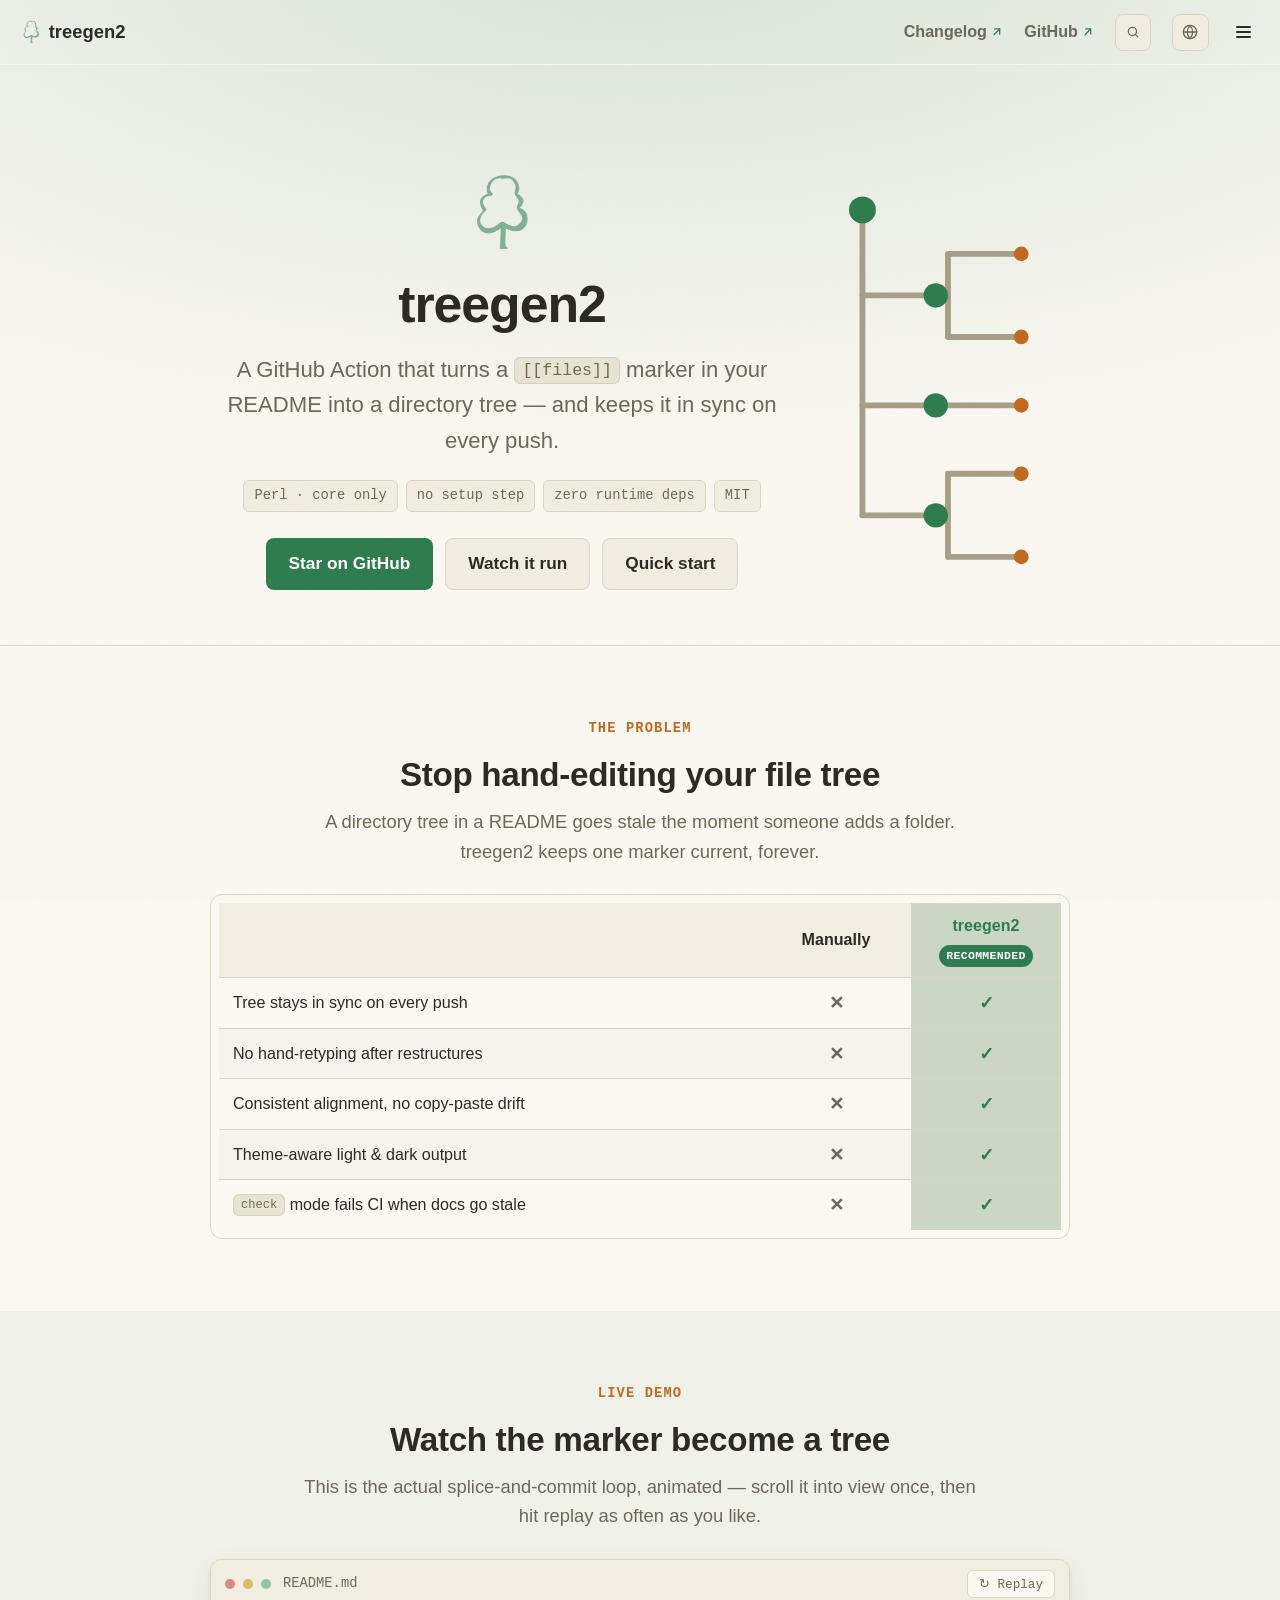
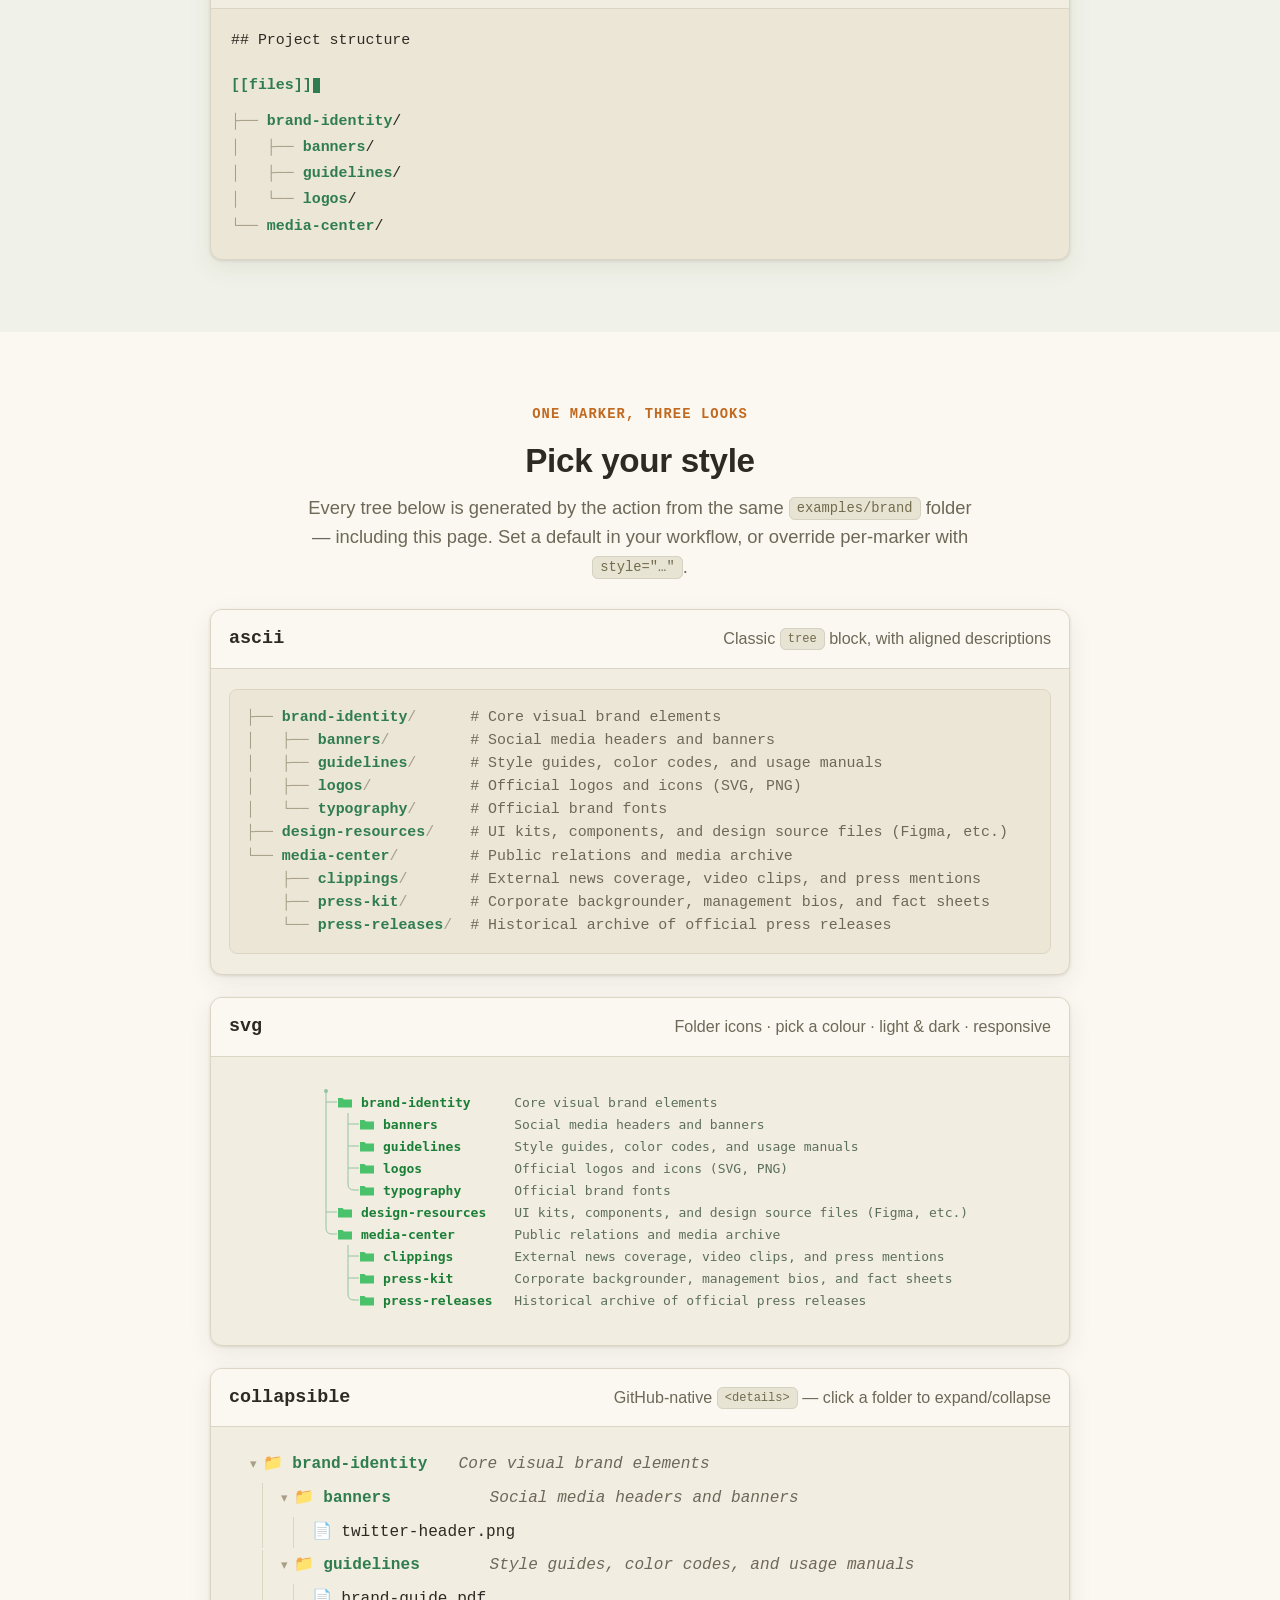
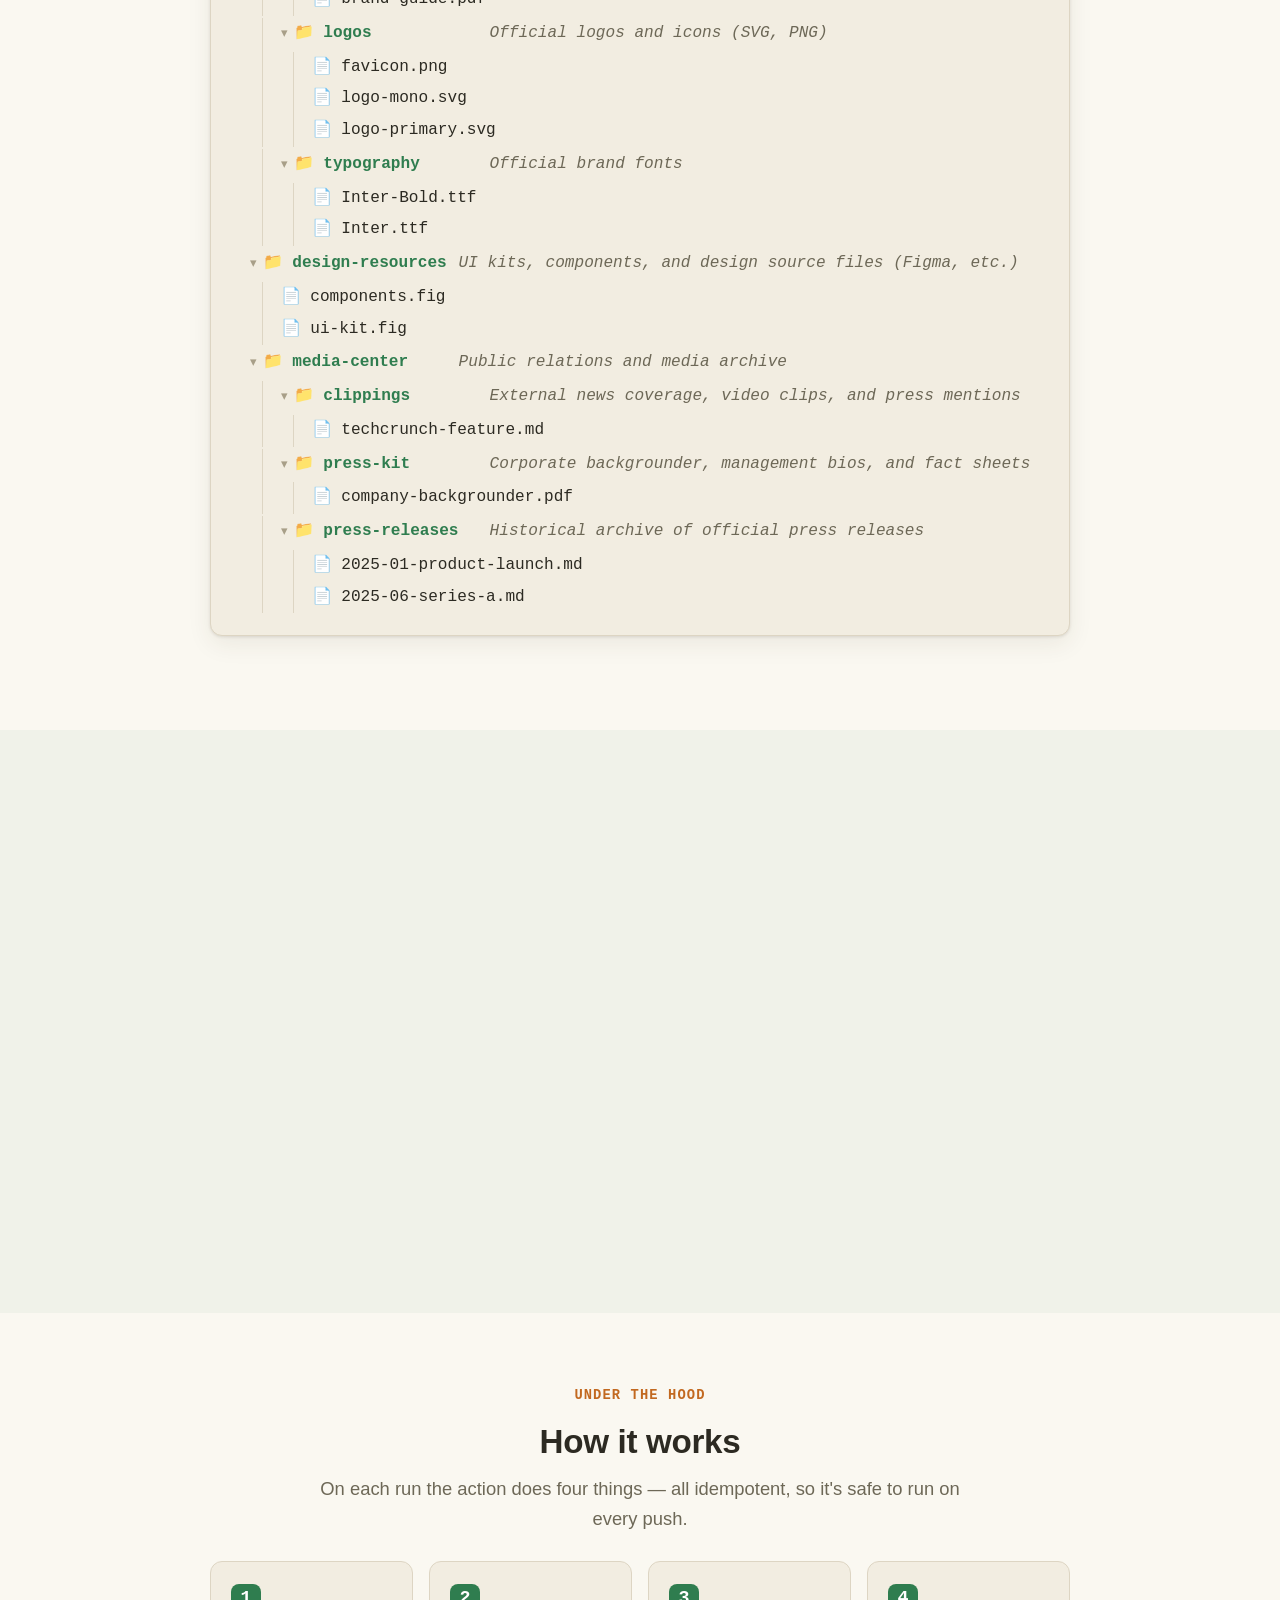
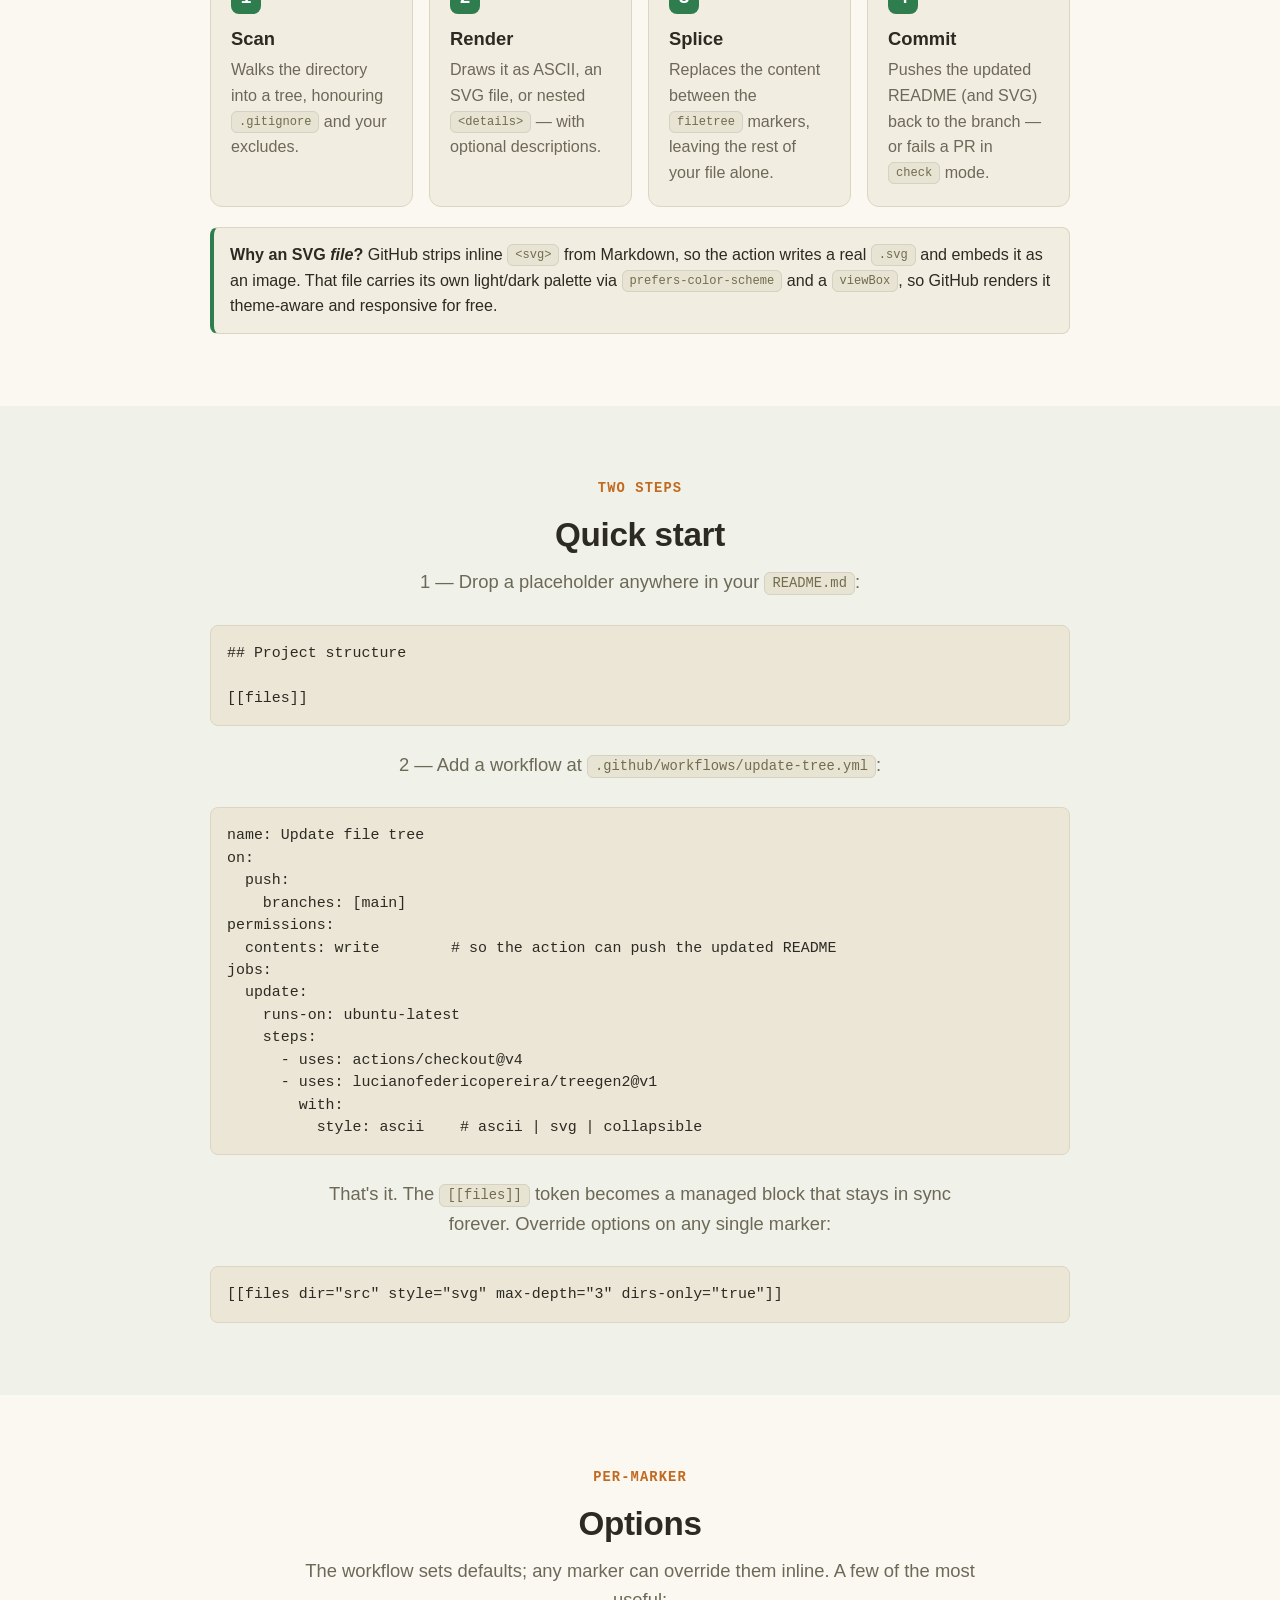
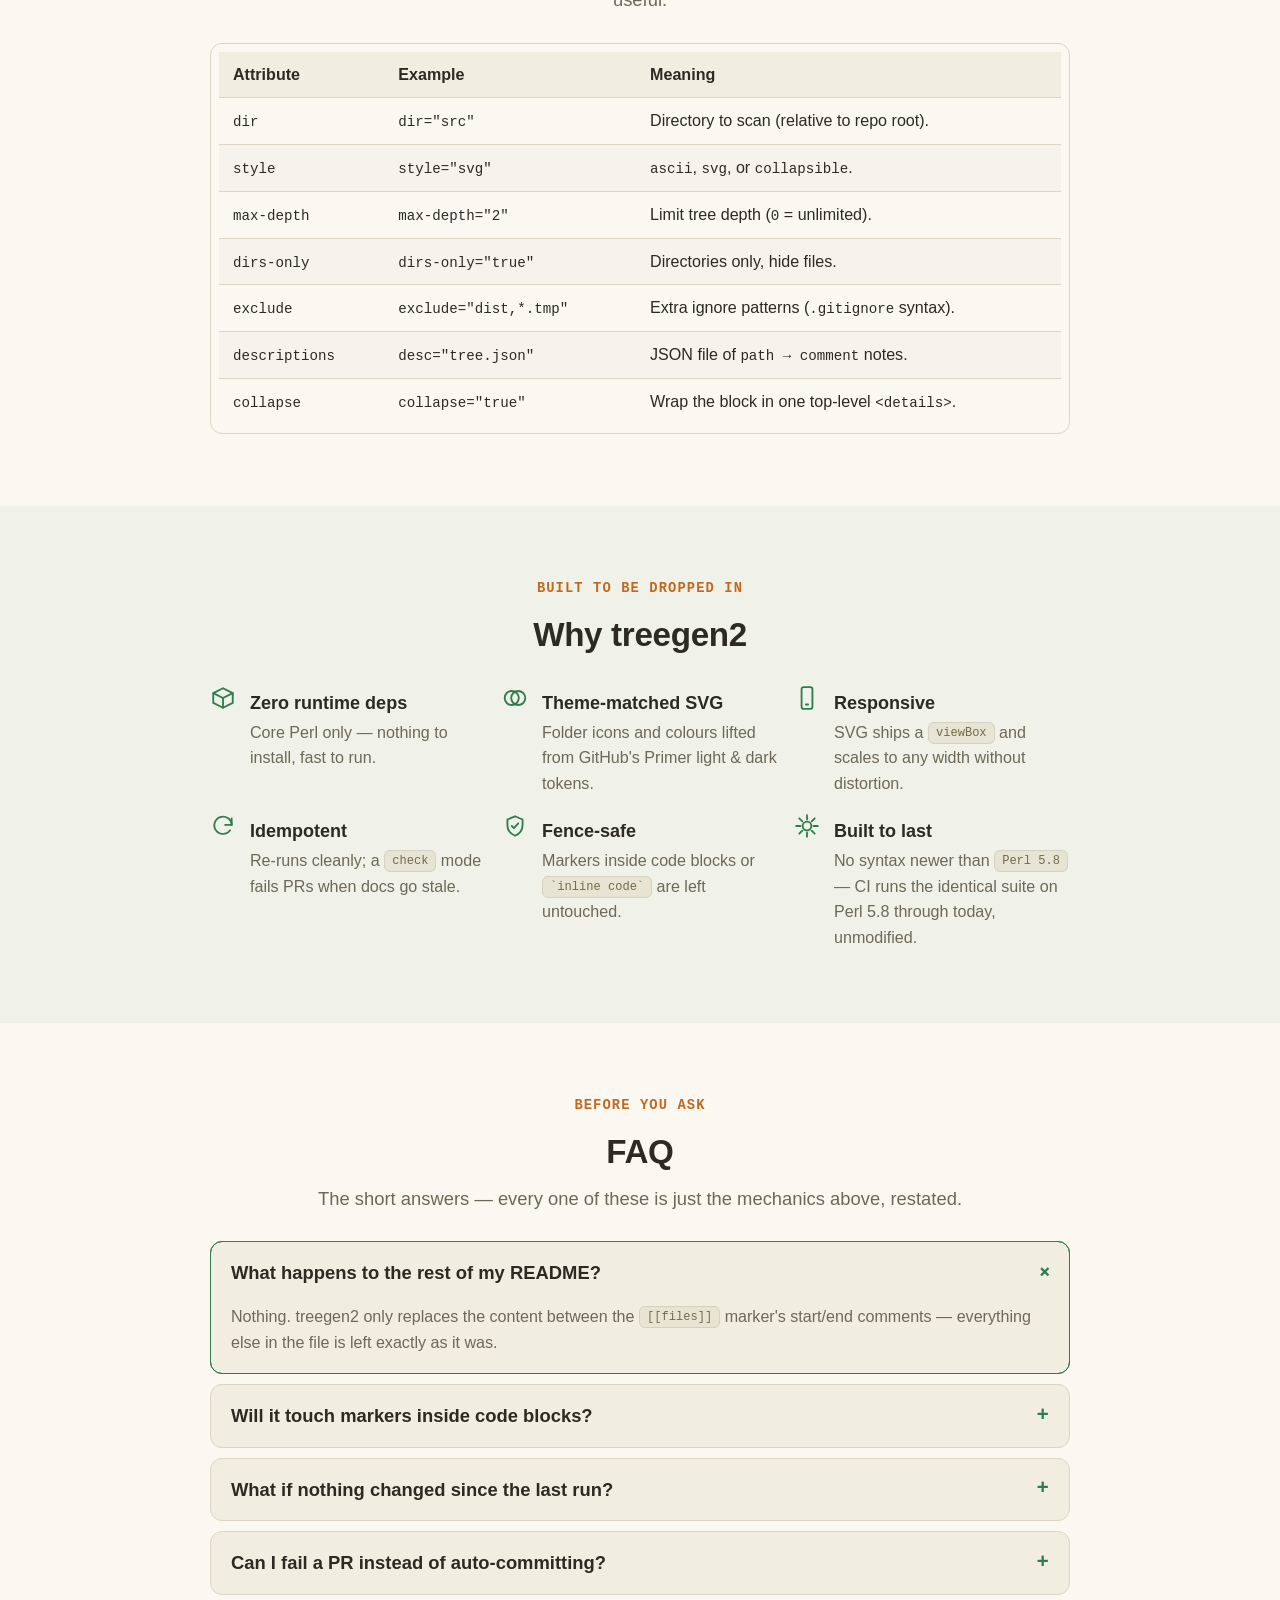
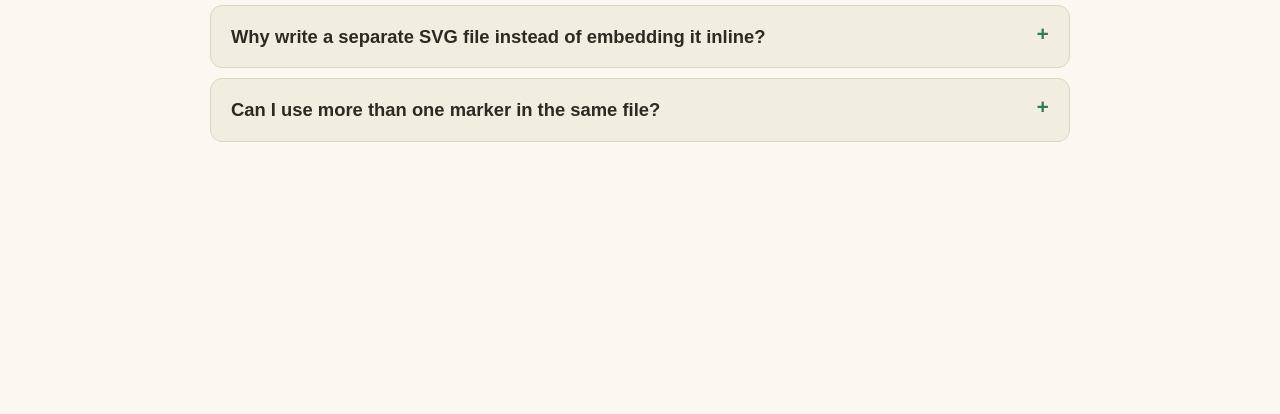
==== commit 6d637c55: "improved code comments" ====
--- a/index.html
+++ b/index.html
@@ -41,9 +41,8 @@
 <meta name="theme-color" content="#14170f" media="(prefers-color-scheme: dark)" />
 <link rel="icon" href="data:image/svg+xml,%3Csvg xmlns='http://www.w3.org/2000/svg' viewBox='0 0 100 100'%3E%3Ctext y='.9em' font-size='90'%3E%F0%9F%8C%B3%3C/text%3E%3C/svg%3E" />
 <link rel="stylesheet" href="assets/site.css" />
-<!-- Alternate palettes (ported from fui) — inert by default. Add
-     data-palette="name" to <html> above to pick one; see the file header
-     for the full list and how each is derived. -->
+<!-- Alternate palettes — inert by default. Add data-palette="name" to
+     <html> above to pick one; see the file header for the full list. -->
 <link rel="stylesheet" href="assets/palettes.css" />
 <link rel="stylesheet" href="assets/locale.css" />
 <!-- Cheap even if translate is never engaged — actual script load is lazy,
@@ -334,10 +333,7 @@
      inside an ancestor with a real id — header#top, section#compare, etc.)
      and jumps straight to that ancestor's id, reusing the scroll-margin-top
      already set on `section` for the sticky nav instead of assigning each
-     heading a fresh one. Single-page scope on purpose — see
-     future-features.md's "Search widget (lunr.js)" entry for why a real
-     indexed/full-text search was deferred as overkill here; this needs no
-     index, no dependency, nothing to keep in sync. -->
+     heading a fresh one. No index, no dependency, nothing to keep in sync. -->
 <dialog class="search-modal" id="search-modal" aria-label="Search or jump to">
   <div class="search-input-wrap">
     <svg aria-hidden="true"><use href="#icon-search"/></svg>
--- a/assets/site.css
+++ b/assets/site.css
@@ -1,14 +1,8 @@
 /* Forest palette — warm cream + forest green + orange (page only). */
   :root {
-    /* Every color declared twice: hex, then OKLCH, same property name.
-       A browser that doesn't understand oklch() treats it as an invalid
-       declaration and keeps the hex line before it — CSS cascade rule, not
-       a hack, so this needs no @supports query. One that does understand it
-       uses the OKLCH line, which is perceptually uniform (this matters once
-       --band/--shadow start color-mix()ing these — a mix in oklch keeps
-       equal-looking steps equal, the way a mix in raw srgb hex does not).
-       Values computed from the hex above via the actual sRGB->OKLab->OKLCH
-       matrices (Björn Ottosson's / CSS Color 4's), not eyeballed. */
+    /* Every color declared twice: hex, then OKLCH, same property name — a
+       browser that doesn't understand oklch() keeps the hex line (CSS
+       cascade, not a hack). OKLCH wins where color-mix() blends these. */
     --bg: #faf8f1; --bg: oklch(97.9% 0.009 93.6);
     --bg-subtle: #f2ede1; --bg-subtle: oklch(94.7% 0.017 88.0);
     --bg-inset: #ece6d7; --bg-inset: oklch(92.6% 0.021 88.7);
@@ -24,19 +18,12 @@
     --shadow: 0 1px 3px rgba(60, 50, 30, 0.12), 0 8px 24px rgba(60, 50, 30, 0.08);
 
     /* ---------- Spacing ----------
-       treegen2's own audit (future-features.md): padding/margin/gap was
-       100% raw px literals, 24 distinct values, zero shared tokens — the
-       one token family duration/easing already got and spacing hadn't.
-       Named for the exact px value they hold, since this file's spacing
-       isn't on a clean power-of-2 grid (10px/14px/18px/22px are real,
-       repeated, deliberate values here, not typos for 8/16/20/24) — a
-       token that renamed them to the nearest Tailwind-style step would
-       quietly shift dozens of hand-tuned layouts by a px or two. Only the
-       values that actually repeat across unrelated components are tokens;
-       one-off numbers (and anything a nearby comment already documents as
-       derived FROM another specific value, e.g. the hamburger bar's
-       translateY) are left as literals on purpose — turning those into a
-       generic token would sever the documented relationship. */
+       Named for their own px value, not a Tailwind-style nearest-step —
+       10px/14px/18px/22px etc. are real, repeated, deliberate values here,
+       and renaming to the nearest power-of-2 would quietly shift hand-tuned
+       layouts. Only values that repeat across components are tokenized;
+       one-offs (and anything derived FROM another specific value, e.g. the
+       hamburger bar's translateY) stay literal on purpose. */
     --space-2: 2px;
     --space-4: 4px;
     --space-6: 6px;
@@ -48,13 +35,9 @@
     --space-18: 18px;
     --space-20: 20px;
     --space-22: 22px;
-    /* Two fluid tokens, luxury-style, reserved for the couple of large
-       values where cross-device scaling is actually visible — section and
-       hero vertical rhythm. Same two-point-anchored clamp() already used
-       for h1/.tagline/h2 below (400px small-phone -> 1280px desktop), and
-       floor-pinned at exactly today's flat value, so this can only ever
-       add extra breathing room on a bigger screen, never shrink anything
-       that fit before. */
+    /* Fluid clamp(), reserved for the two values where cross-device scaling
+       is actually visible (section/hero rhythm) — floor-pinned at today's
+       flat value, so this only ever adds room on a bigger screen. */
     --space-fluid-section: clamp(56px, 48.7px + 1.82vw, 72px); /* was flat 56px */
     --space-fluid-hero-top: clamp(76px, 66.9px + 2.27vw, 96px); /* was flat 76px */
     /* Sharp deceleration ("snap to rest") instead of plain ease/ease-in-out
@@ -64,19 +47,13 @@
        .nav .brand .logo) on their own cubic-bezier(.34,1.56,.64,1), a
        different, distinctly playful curve this isn't meant to replace. */
     --ease-out-expo: cubic-bezier(0.16, 1, 0.3, 1);
-    /* Symmetric in+out (luxury's --ease-image value — their "smooth hover
-       both ways" curve) instead of the plain ease-in-out keyword — for
-       cases like the hero fade-in where --ease-out-expo's front-loaded
-       deceleration is wrong (it visually "finishes" within a fraction of
-       a long duration, since nearly all the perceptible change happens
-       right at the start). This spreads it evenly across the whole
-       declared duration instead. */
+    /* Symmetric in+out — for cases like the hero fade-in where
+       --ease-out-expo's front-loaded deceleration is wrong (it visually
+       "finishes" early since nearly all the change happens at the start).
+       This spreads it evenly across the whole duration instead. */
     --ease-in-out: cubic-bezier(0.4, 0, 0.2, 1);
-    /* Named duration scale (harvested from luxury's --duration-* tokens,
-       resized to this file's actual spread of values) instead of raw
-       numbers scattered through every transition/animation declaration —
-       every value below is unchanged from what was already tuned in,
-       this only names them. */
+    /* Named duration scale instead of raw numbers scattered through every
+       transition/animation declaration. */
     --duration-instant: .1s;
     --duration-micro: .15s;
     --duration-fast: .2s;
@@ -241,22 +218,11 @@
      bleeds its padded ring-box past this scroll container's own left/right
      edge — with overflow-x:auto you can't scroll into that negative space,
      so it just gets clipped. This padding gives both edges room to absorb it. */
-  /* border here (transparent, box-sizing:border-box so it costs no layout
-     space) exists purely so .nav.is-compact .links below has a defined
-     "transparent" border-color to transition FROM. Without it, the very
-     first time JS adds .is-compact (synchronously, on load, before any
-     user interaction) border-width/style snap to 1px solid instantly
-     (they're outside the transition list) while border-color eases from
-     its previous, undefined value — which resolves to currentcolor, a
-     real visible color — down to transparent over --duration-fast. That
-     briefly-visible line under the nav, fading in then out on first
-     paint, was the reported "black line on the burger menu top on load"
-     with nl (or any Google-Translate-only language) as the stored
-     locale: is-compact triggers synchronously before the page has even
-     finished loading, right into this transition gap. Confirmed live via
-     computed styles (real border-bottom-color at 0.3s, transparent by
-     1s). Same color at rest in both states now, so toggling .is-compact
-     never has a border-color change to animate in the first place. */
+  /* Transparent border reserved here so .nav.is-compact .links below has a
+     defined color to transition FROM — without it, border-color's initial
+     value resolves to currentcolor (a real, visible color) and eases down
+     to transparent on the first .is-compact toggle, flashing a stray line
+     under the nav. */
   .nav .links { display: flex; align-items: center; gap: 1.125rem; overflow-x: auto; scrollbar-width: none; padding-inline: var(--space-8); border: 1px solid transparent; }
   .nav .links::-webkit-scrollbar { display: none; }
   .nav .spacer { flex: 1; }
@@ -295,10 +261,8 @@
      just adds the visual "you're leaving this page" signal an href alone
      doesn't give the reader. */
   .nav a.link.link--external { display: inline-flex; align-items: center; gap: 3px; }
-  /* Real SVG (icon-external symbol) instead of the Unicode "↗" character —
-     same reasoning as the tree logo: a raw character's weight/angle/
-     proportions vary by whatever font renders it, an SVG is identical
-     everywhere and matches .ic-svg's hand-drawn stroke language. */
+  /* Real SVG instead of the Unicode "↗" character, whose weight/angle/
+     proportions vary by whatever font renders it. */
   .link-external-icon {
     width: 0.85em; height: 0.85em; flex: none;
     fill: none; stroke: var(--accent); stroke-width: 2.2;
@@ -403,42 +367,13 @@
   .nav-toggle[aria-expanded="true"] .nav-toggle-bar:nth-child(2) { opacity: 0; }
   .nav-toggle[aria-expanded="true"] .nav-toggle-bar:nth-child(3) { transform: translateY(-0.3125rem) rotate(-45deg); }
 
-  /* Raised from 820px, then 1100px, then 1360px: at in-between desktop
-     widths just above the old breakpoint, the full link row didn't fit but
-     wasn't narrow enough to switch to the hamburger either — it fell back
-     to .nav .links' overflow-x:auto scroll, which has no visible scrollbar
-     (by design, matching .carousel's hidden-scrollbar drag UX) and doesn't
-     reliably respond to a vertical mouse wheel, silently stranding the
-     later links. A safely-high breakpoint means every width either shows
-     the full row with real room to spare, or the always-reachable
-     hamburger — never the broken middle ground.
-
-     Raised again, to 1850px, once the locale switcher (assets/locale.css)
-     added translated nav link text: Spanish/Italian labels run
-     noticeably longer than their English originals ("Use cases" ->
-     "Casos de uso", "Changelog" -> "Registro de cambios"), and — unlike
-     the earlier raises — this isn't a fixed amount of extra width from one
-     more button; .nav .wrap's own max-width (1360px) caps its box, but
-     doesn't clip overflowing flex children, so whether the overflow is
-     actually visible depends on how much viewport width surrounds the
-     centered wrap, not on that 1360px figure. 1850px was measured live as
-     the point both es and it fit with real room to spare.
-
-     Superseded: assets/locale.js's checkNavOverflow now does exactly the
-     JS-driven measurement described above and is the real mechanism in
-     the 1101-1850px range this comment used to worry about — it toggles
-     .nav.is-compact based on actual rendered overflow, independent of
-     viewport width or which language is responsible. This @media block
-     stays only as a no-JS baseline, which is why its own threshold was
-     dropped way down below the JS-governed range (see next comment) —
-     otherwise it and the JS mechanism actively fought each other: at any
-     width where the JS check found no real overflow (so left .is-compact
-     off), this query would still force the hamburger on and hide the
-     .links row on its own, while @media (min-width:1101px) above kept
-     .spacer hidden too (that rule only gets undone by .nav.is-compact,
-     which JS hadn't set) — hamburger visible, nothing pushing it right,
-     the same broken layout as the bug this was meant to fix. Confirmed
-     live at 1500px. */
+  /* This breakpoint is a no-JS fallback only — assets/locale.js's
+     checkNavOverflow does the real, JS-driven measurement (toggles
+     .nav.is-compact once the link row actually overflows, regardless of
+     viewport width or translated text length) and takes over above 700px.
+     Kept low so the two never fight: if this query fired anywhere the JS
+     check found no real overflow, .nav .links would be forced hidden with
+     nothing left to un-hide .spacer (that only happens via .is-compact). */
   @media (max-width: 700px) {
     .nav-toggle { display: inline-flex; width: 1.5rem; height: 1.5rem; gap: 0.15rem; }
     .nav-toggle:hover { gap: 0.25rem; }
@@ -531,17 +466,12 @@
   .nav.is-compact .nav-toggle[aria-expanded="true"] .nav-toggle-bar:nth-child(1) { transform: translateY(0.24375rem) rotate(45deg); }
   .nav.is-compact .nav-toggle[aria-expanded="true"] .nav-toggle-bar:nth-child(3) { transform: translateY(-0.24375rem) rotate(-45deg); }
   .nav.is-compact .wrap { position: relative; }
-  /* Undoes @media (min-width: 1101px) above (site.css:315-318): that rule
-     hides .spacer and has .links self-center via margin:auto instead,
-     because on a true desktop layout .links (visible, inline) already
-     does the "push everything after it rightward" job by centering
-     itself in the leftover space. Once .is-compact makes .links
-     position:absolute (below), it's removed from flow and can't do that
-     job any more — but that min-width query is still separately active
-     at any width >=1101px, is-compact or not, and would otherwise leave
-     .spacer hidden with nothing left to push search/switcher/hamburger
-     off the brand. Confirmed live: without this, those three icons sat
-     immediately after "treegen2" with the entire rest of the bar empty. */
+  /* Undoes the min-width:1101px rule above that hides .spacer: that rule
+     assumes .links (visible, inline) does the "push everything rightward"
+     job itself by self-centering — once .is-compact makes .links
+     position:absolute, it's out of flow and can't do that job any more, so
+     .spacer needs to come back to push search/switcher/hamburger off the
+     brand. */
   .nav.is-compact .spacer { display: block; }
   .nav.is-compact .links {
     position: absolute; top: 100%; left: 0; right: 0; z-index: 60;
@@ -550,10 +480,9 @@
     overflow: hidden;
     max-height: 0;
     background: var(--bg);
-    /* transparent at rest, same reasoning as the @media version above:
-       border isn't constrained by max-height:0, so a real color here
-       rendered as a thin flat line under the whole nav even while
-       "closed". Confirmed live — this is what you were seeing. */
+    /* transparent at rest — border isn't constrained by max-height:0, so a
+       real color here renders as a thin flat line under the nav even while
+       "closed". */
     border: 1px solid transparent; border-top: none;
     border-radius: 0 0 var(--radius) var(--radius);
     transition: max-height var(--duration-moderate) var(--ease-out-expo),
@@ -565,9 +494,8 @@
     padding: 0.625rem 0.875rem; margin: 0; border-radius: 0;
     border-top: 1px solid var(--border);
   }
-  /* Same fix as the @media version above: the first row's border-top is a
-     stray line under the nav bar, not a real divider. Confirmed live —
-     this is the "top border on desktop hamburger" that kept coming back. */
+  /* First row's border-top is a stray line under the nav bar, not a real
+     divider between rows. */
   .nav.is-compact .links > a.link:first-child { border-top: none; }
   .nav.is-compact .links-external {
     display: flex; flex-direction: column; align-items: stretch; gap: 0;
@@ -599,19 +527,12 @@
     background: var(--bg); color: var(--muted);
     font-family: var(--mono); font-size: 0.6875rem; line-height: 16px; text-align: center;
   }
-  /* Collapses to icon-only — but only as the LAST resort, after the nav
-     links have already been tried as a hamburger dropdown and the row
-     still doesn't fit. Driven by assets/locale.js's checkNavOverflow,
-     which measures in stages (full desktop -> links collapsed -> also
-     collapse search) rather than this and the hamburger breakpoint each
-     independently guessing a viewport width where "surely" the other
-     has already kicked in — the previous version collapsed search
-     whenever the viewport alone was <=900px, whether or not that had
-     anything to do with search actually running out of room, and
-     independently of whether collapsing the links had already solved
-     the problem. .search-compact is added to .nav, same as .is-compact.
-     The @media version stays only as a no-JS baseline, same reasoning
-     and same threshold as the hamburger's — see site.css:391-onward. */
+  /* Collapses to icon-only only as a LAST resort, after the nav links have
+     already collapsed to a hamburger and the row still doesn't fit — driven
+     by assets/locale.js's checkNavOverflow, which measures in stages
+     (full desktop -> links collapsed -> also collapse search) rather than
+     guessing a fixed viewport width. .search-compact is added to .nav, same
+     as .is-compact; the @media version below is only a no-JS baseline. */
   .nav.search-compact .search-trigger-label,
   .nav.search-compact .search-kbd { display: none; }
   .nav.search-compact .search-trigger { width: 2rem; padding: 0; justify-content: center; }
@@ -622,10 +543,9 @@
 
   /* Native <dialog>: showModal() gives Escape-to-close and focus trapping
      for free, plus a real top-layer/::backdrop with none of .nav's stacking
-     context to fight. overflow:hidden clips the results list to the
-     dialog's own rounded corners; unlike a shared modal base this one never
-     needs to escape its own bounds (no nested popovers inside it), so
-     there's no need for gitcss2's overflow:visible + :has(:empty) trick. */
+     context to fight. overflow:hidden safely clips the results list to the
+     dialog's own rounded corners since nothing here needs to escape those
+     bounds (no nested popovers inside it). */
   .search-modal {
     width: min(480px, 92vw); margin: auto; padding: 0; overflow: hidden;
     border: 1px solid var(--border); border-radius: var(--radius);
@@ -848,13 +768,9 @@
      column's text down to near-nothing. */
   .compare-table { table-layout: fixed; min-width: 480px; }
   .compare-table th:first-child, .compare-table td:first-child { width: auto; }
-  /* 130px used to be exact: "Manually" fit with room to spare, but its
-     Spanish/Italian translation "Manualmente" needs 102.84px of the
-     102px this left after padding — over by less than a pixel, so the
-     global overflow-wrap:break-word safety net (body, site.css ~147)
-     found nothing else to do but split the word mid-token
-     ("Manualment"/"e"), confirmed live via getBoundingClientRect. 150px
-     gives real headroom, not just enough for this one word. */
+  /* Wide enough for the longest translated cell text (e.g. Spanish
+     "Manualmente"), not just the English original — real headroom rather
+     than a width tuned to the exact pixel of one language. */
   .compare-table th:not(:first-child), .compare-table td:not(:first-child) { width: 150px; text-align: center; }
   .compare-table .compare-no, .compare-table .compare-yes { font-weight: 700; font-size: 1rem; }
   .compare-table .compare-no { color: var(--muted); }
--- a/assets/palettes.css
+++ b/assets/palettes.css
@@ -1,45 +1,26 @@
-/* Named palettes — ported from fui's base16 architecture (Downloads/html/fui,
- * src/styles/palettes/*.css), adapted to THIS file's own token names instead
- * of introducing base16's --base00.."0f" slots as a second naming scheme.
- *
- * site.css's :root already IS a palette (Forest, light + a
- * prefers-color-scheme dark variant) — these are more of the same, picked
- * with `[data-palette="name"]` on <html> instead of the OS setting. No JS
- * ships with this file: treegen2's own page is meant to be reused as a
- * template for other of the user's projects (see handoff.md), so setting
- * the attribute by hand when starting a new project fits better than a
- * live picker widget aimed at this page's own visitors.
- *
- * Attribute selectors out-specificity a bare `:root` inside
- * @media(prefers-color-scheme), so a palette here always wins over the OS
- * default regardless of load order — same reasoning fui and gitcss both
- * already rely on for the same trick.
- *
- * Mapping, one scheme for all eleven palettes below: each source is a
- * published base16 scheme (16 hex slots, no exceptions), and every palette
- * here reads the same eight slots for the same role —
+/* Named palettes, selectable via [data-palette="name"] on <html> instead of
+ * the OS prefers-color-scheme setting — site.css's own :root is already one
+ * such palette (light + dark), these are more of the same. Attribute
+ * selectors out-specificity a bare `:root` inside @media(prefers-color-scheme),
+ * so a palette here always wins over the OS default regardless of load order.
+ *
+ * Each source is a published base16 scheme (16 hex slots); every palette
+ * below reads the same eight slots for the same role:
  *
  *   --bg base00   --bg-subtle base01   --bg-inset base02   --border base03
  *   --tree base03 (shares --border's slot — both are faint structural
  *                  lines, never a fill sitting against its own border)
  *   --muted base04   --fg base05   --gold base0A   --accent-2 base09
- *   --accent base0D  --on-accent base00 (verified in fui/theme.css: base00
- *                  reads on every accent hue used here across all eleven
- *                  palettes — the one hue where that verification does NOT
- *                  hold is base0A/yellow, and nothing below maps accent or
- *                  accent-2 to base0A)
+ *   --accent base0D  --on-accent base00
  *
  * --shadow is not hand-tuned per palette — every dark palette reuses this
  * file's own dark --shadow value, every light one reuses its own light
- * value (see site.css's Forest dark block for both originals). --band
- * needs no override at all: it's `color-mix(--accent, --bg)` already, so
- * it recomputes from whichever of those a palette sets.
+ * value. --band needs no override: it's `color-mix(--accent, --bg)`
+ * already, so it recomputes from whichever of those a palette sets.
  *
  * No oklch() companion line for any value below, unlike site.css's own
- * :root — those lines exist there as browser fallbacks for hand-verified
- * conversions. Re-deriving eleven palettes' worth by hand risked silently
- * wrong numbers for no real benefit (a browser without oklch() support
- * still gets a fully correct palette from the hex line alone). */
+ * :root — a browser without oklch() support still gets a fully correct
+ * palette from the hex line alone. */
 
 :root[data-palette='gruvbox-dark'] {
   color-scheme: dark;
--- a/assets/locale.css
+++ b/assets/locale.css
@@ -12,22 +12,18 @@
       otherwise-translated language. Never touches anything .notranslate. */
 
 /* ---------- Locale content ---------- */
-/* Ported from fui (/home/lucho/Downloads/html/fui/src/styles/core.css:
-   2143-2182) — :lang() rather than the [lang="es"] attribute selector,
-   since :lang() matches INHERITED and REGIONAL language tags (es-AR,
-   en-GB) where a plain attribute selector would silently match nothing;
-   :where() keeps specificity at zero so this never has to out-fight a
-   component-level override; display:revert (not block) so this works on
-   a <span>, <li>, <td> alike.
+/* :lang() rather than the [lang="es"] attribute selector, since :lang()
+   matches INHERITED and REGIONAL language tags (es-AR, en-GB) where a
+   plain attribute selector would silently match nothing; :where() keeps
+   specificity at zero so this never has to out-fight a component-level
+   override; display:revert (not block) so this works on a <span>, <li>,
+   <td> alike.
 
-   Extended beyond fui's version: fui assumes every string is authored in
-   every listed language. This project's rule additionally needs a single
-   missing translation, inside an otherwise-translated language, to fall
-   through to Google Translate — so the original English stays as a real,
-   visible, non-.notranslate node ([data-i18n-default], deliberately NOT
-   [data-locale]) whenever no override exists for the current language,
-   and only steps aside via :has() when a real override is actually
-   there to replace it. */
+   A single missing translation, inside an otherwise-translated language,
+   falls through to Google Translate — the original English stays as a
+   real, visible, non-.notranslate node ([data-i18n-default], deliberately
+   NOT [data-locale]) whenever no override exists for the current
+   language, and only steps aside via :has() when a real override exists. */
 [data-locale] { display: none; }
 
 :where(:lang(es)) [data-locale='es'],
@@ -128,8 +124,7 @@
 /* ---------- Google Translate ---------- */
 /* Loading/driving logic lives in locale.js; this is only the static
    resource hints (cheap even if translate is never engaged) and the
-   chrome-hiding rules, ported near-verbatim from future-features.md:
-   23-104 (codecraft's real, working integration). */
+   chrome-hiding rules. */
 #translate { display: none; }
 
 [class^="VI"],
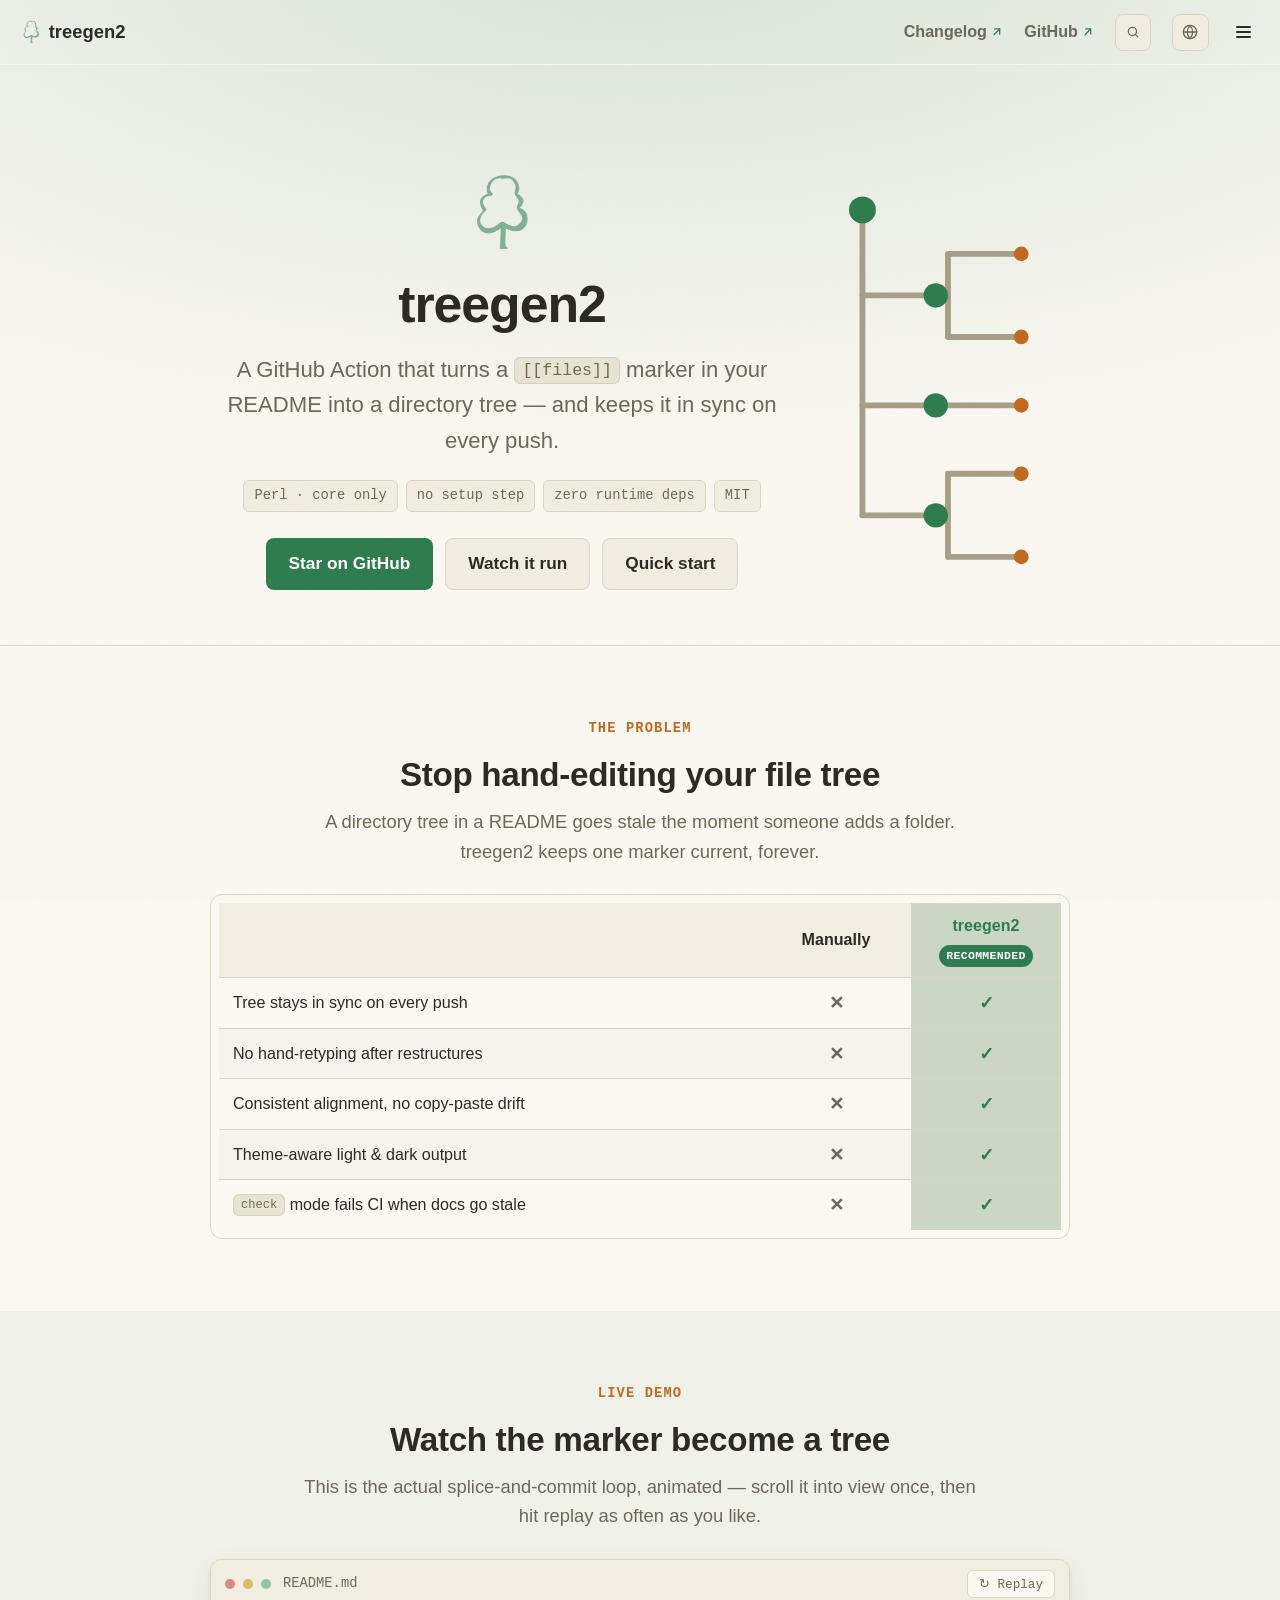
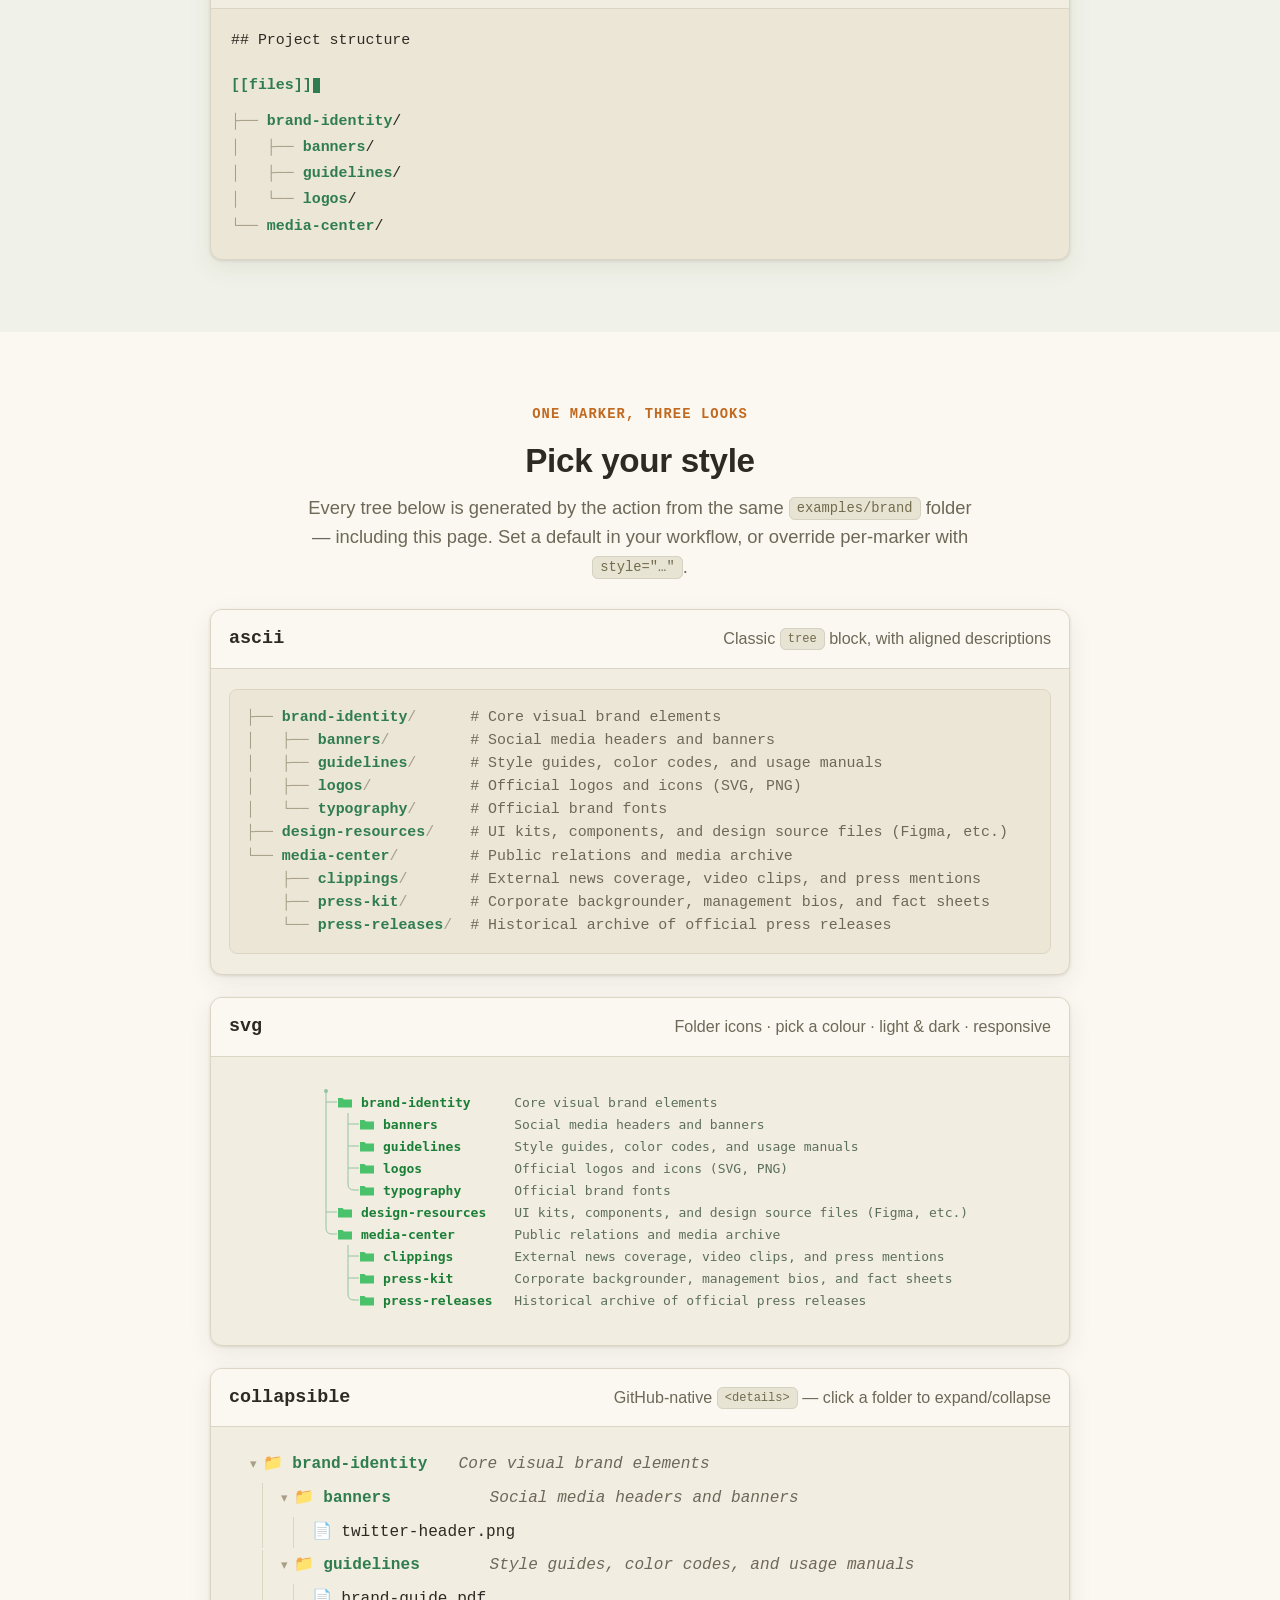
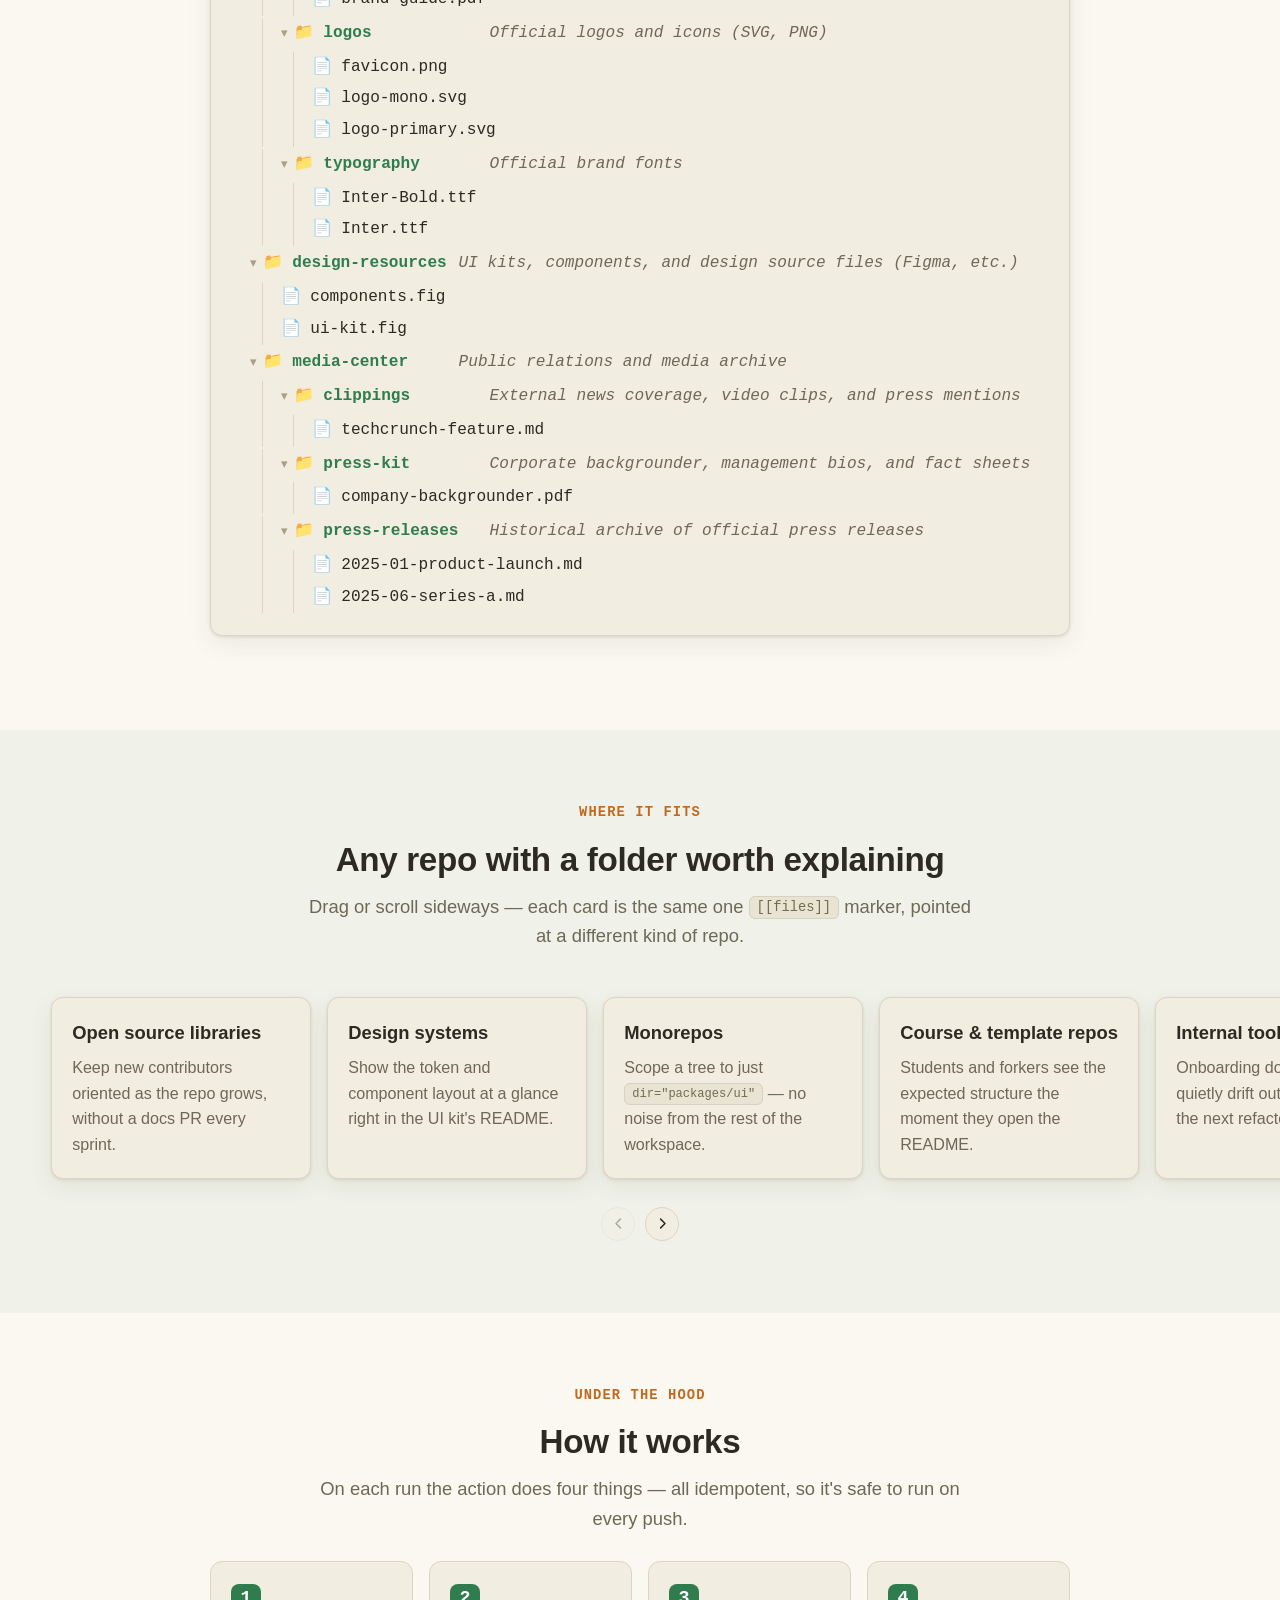
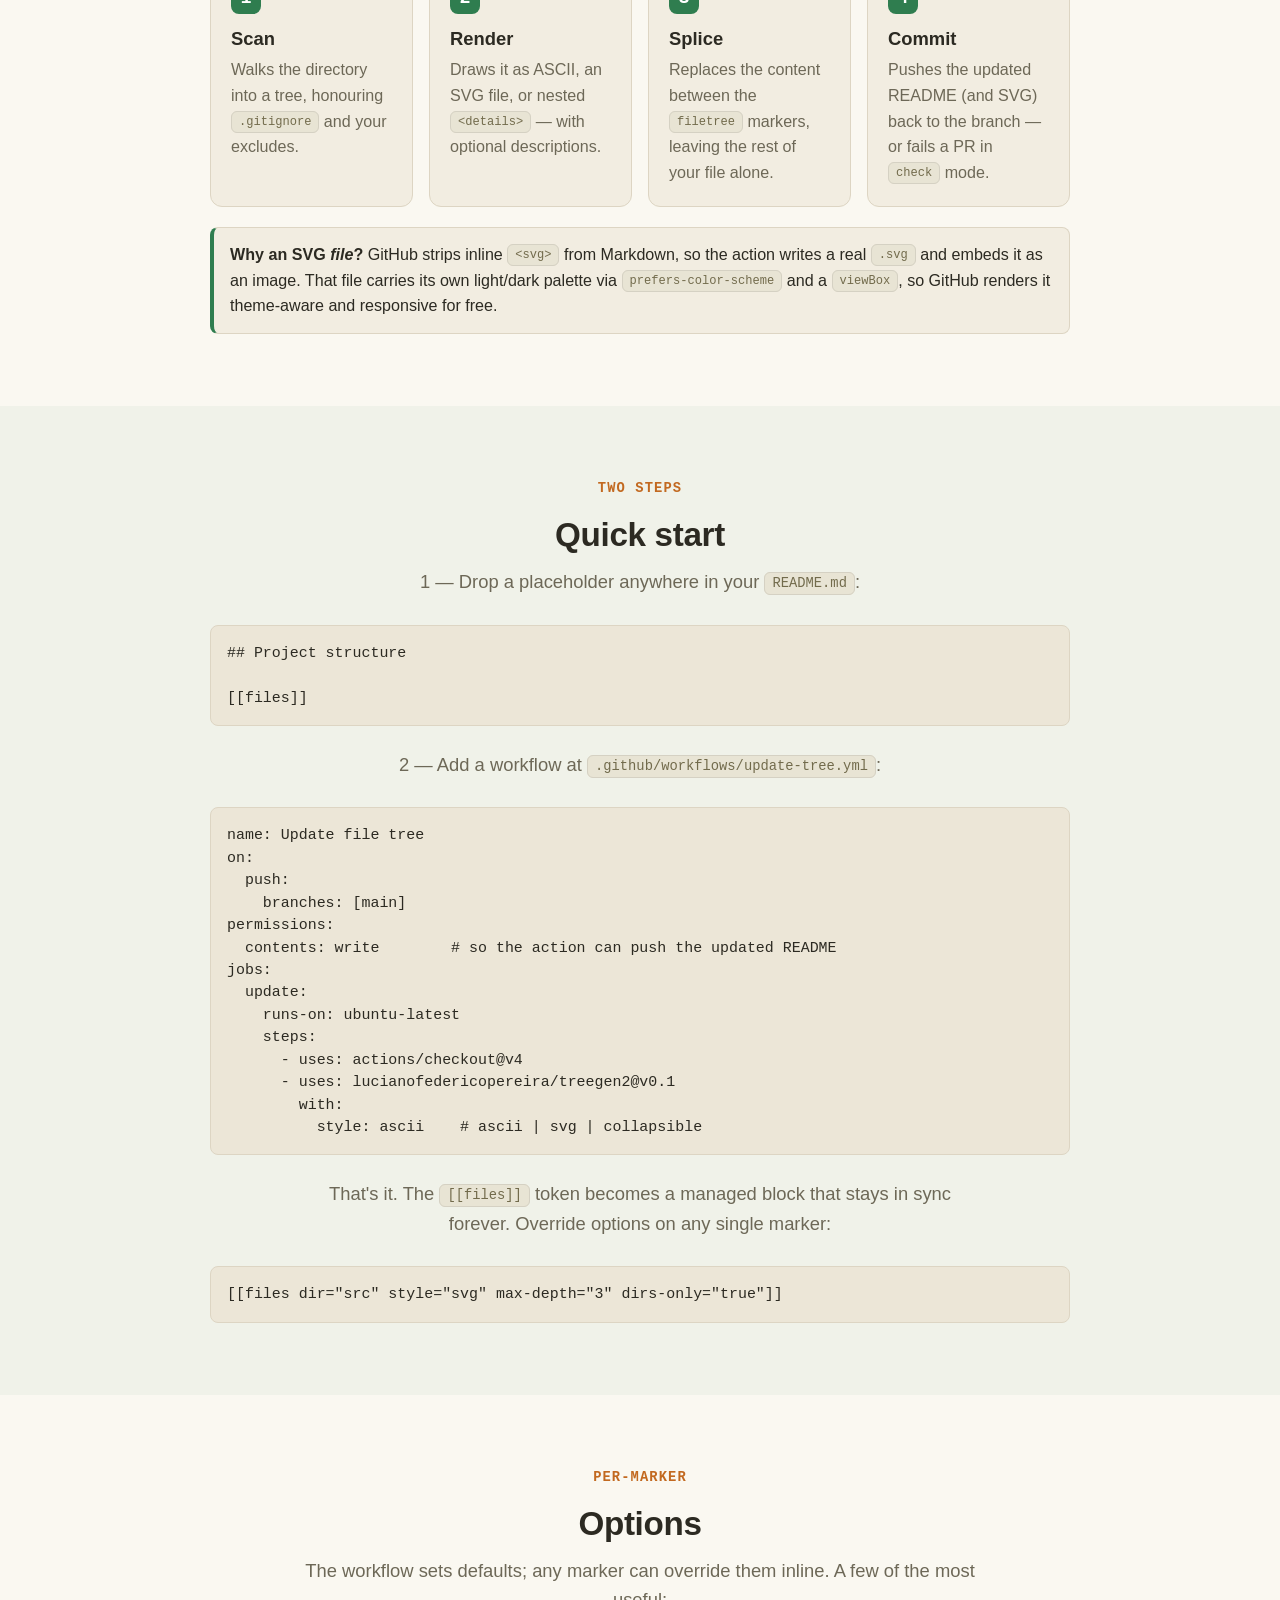
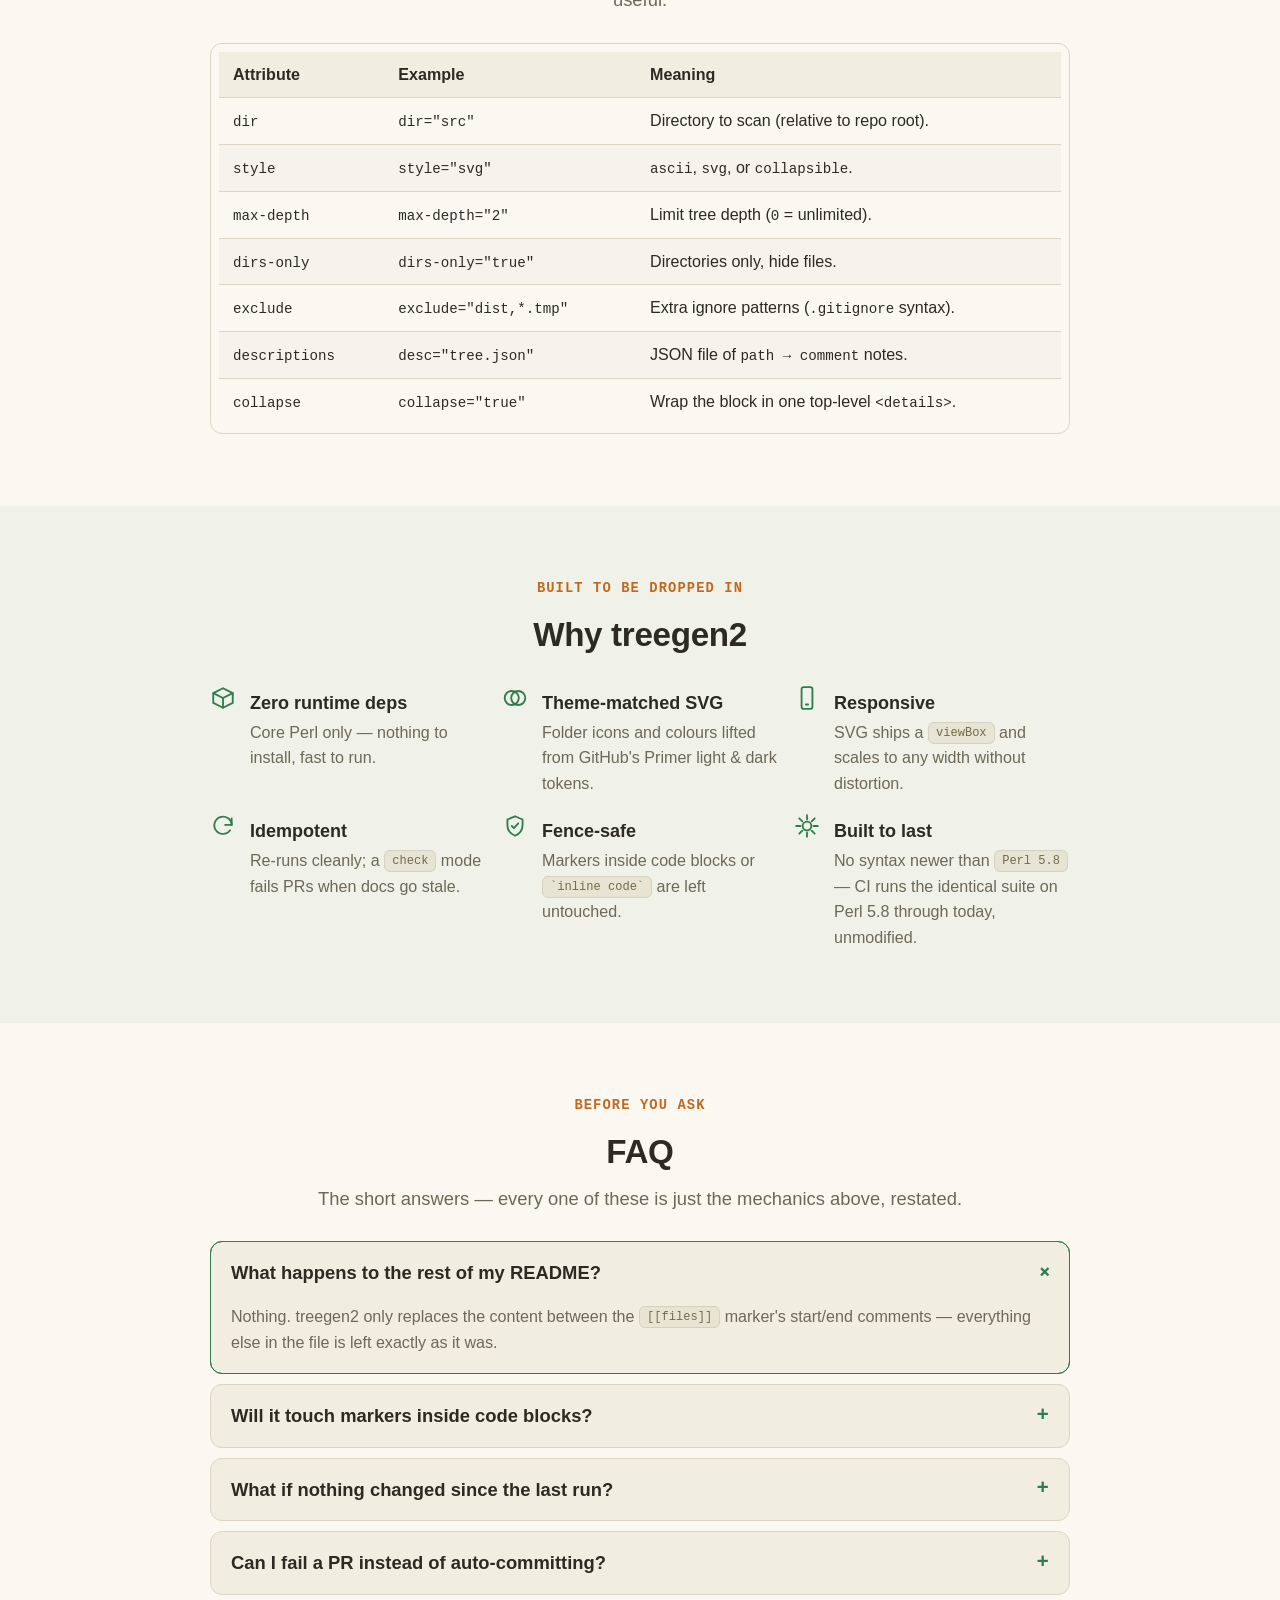
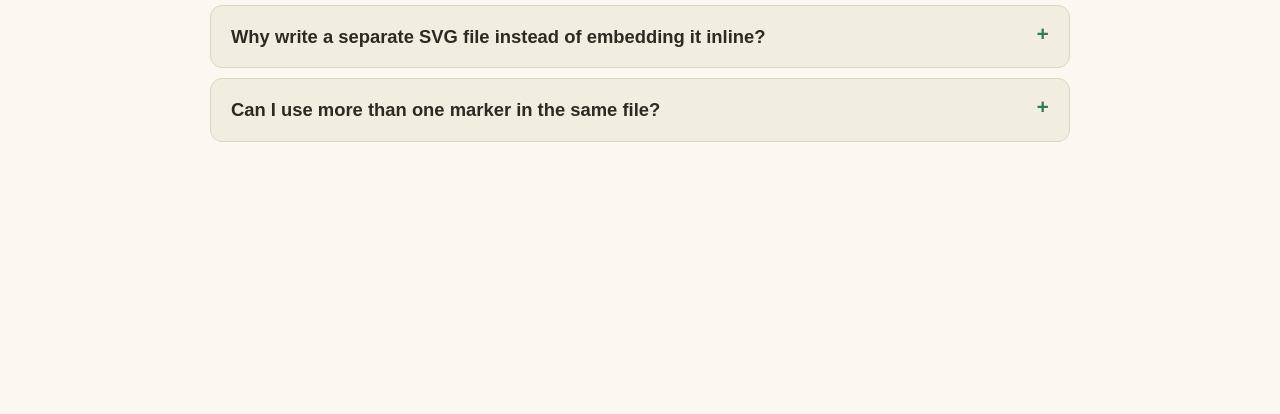
==== commit b0f2ab29: "v0.2" ====
--- a/index.html
+++ b/index.html
@@ -706,7 +706,7 @@
     runs-on: ubuntu-latest
     steps:
       - uses: actions/checkout@v4
-      - uses: lucianofedericopereira/treegen2@v1
+      - uses: lucianofedericopereira/treegen2@v0.1
         with:
           style: ascii    # ascii | svg | collapsible</pre>
     <p class="section-lead reveal i18n" style="margin-top:24px">
